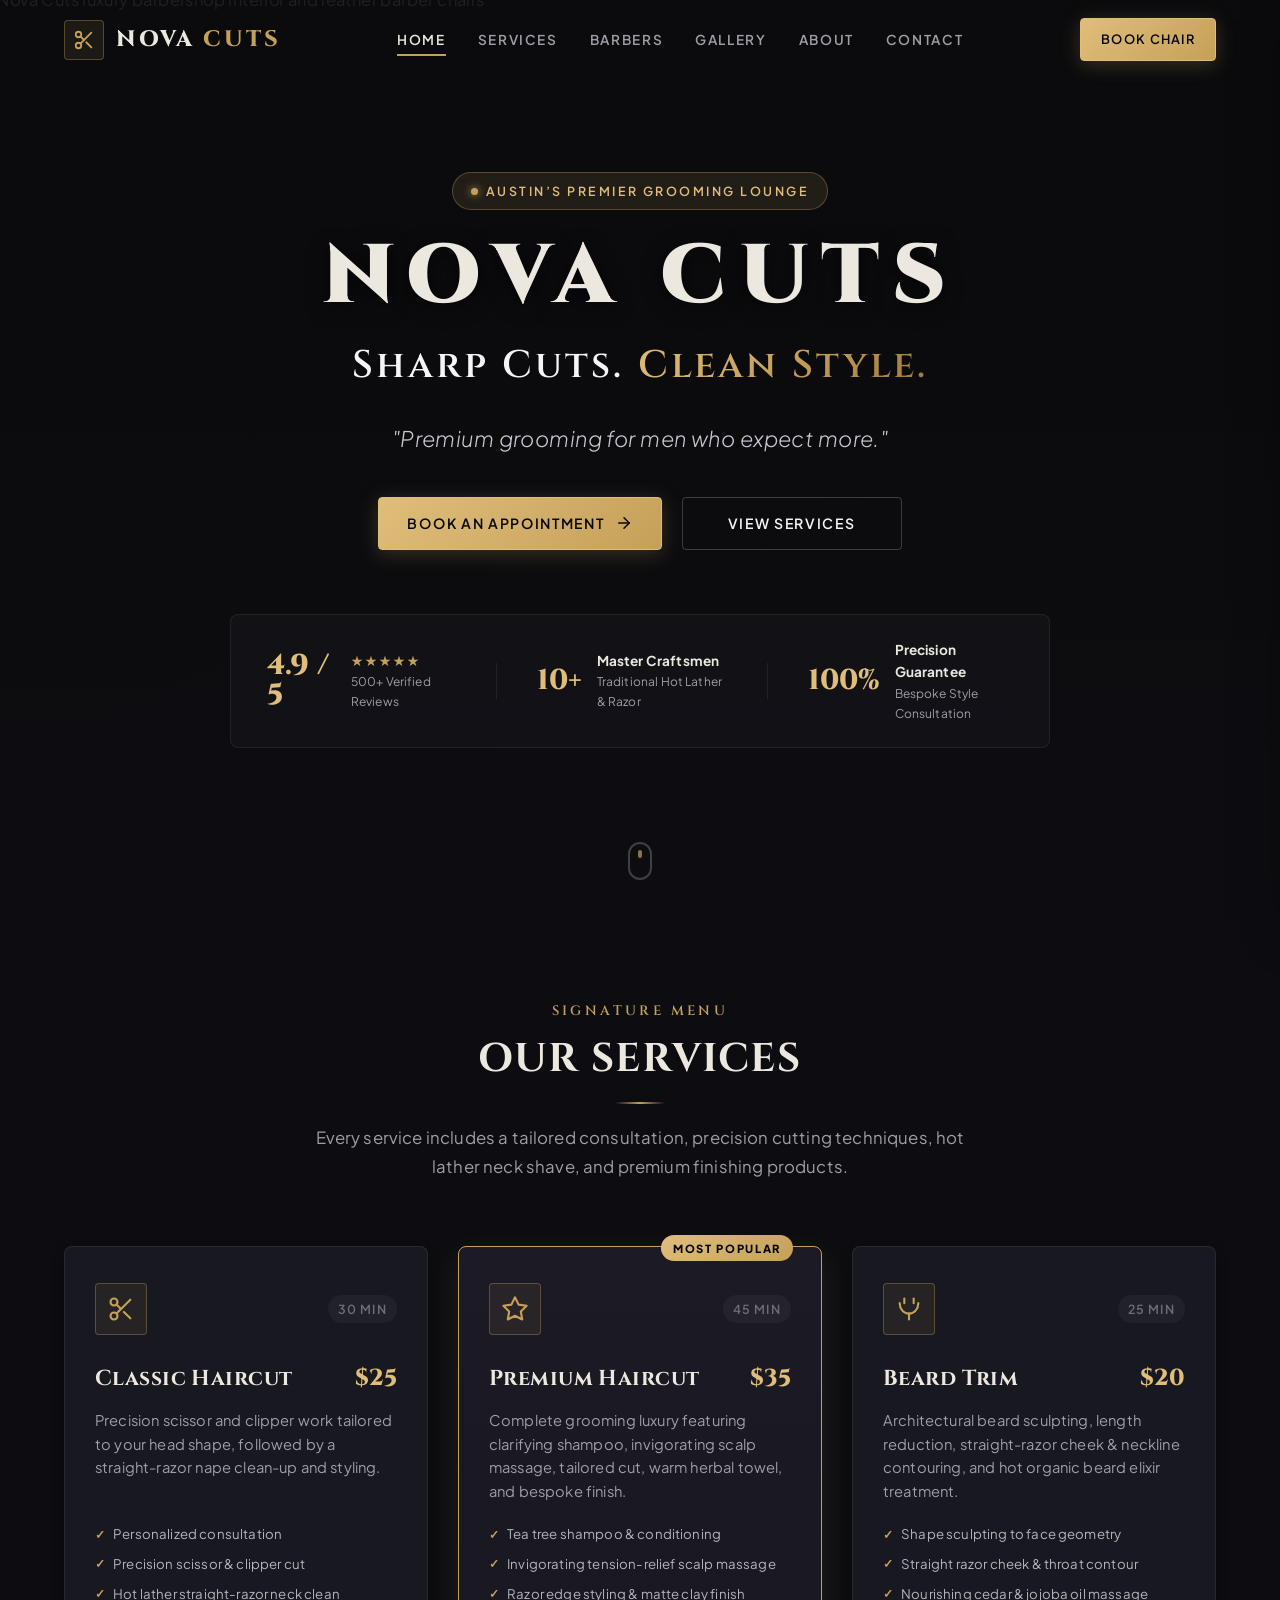
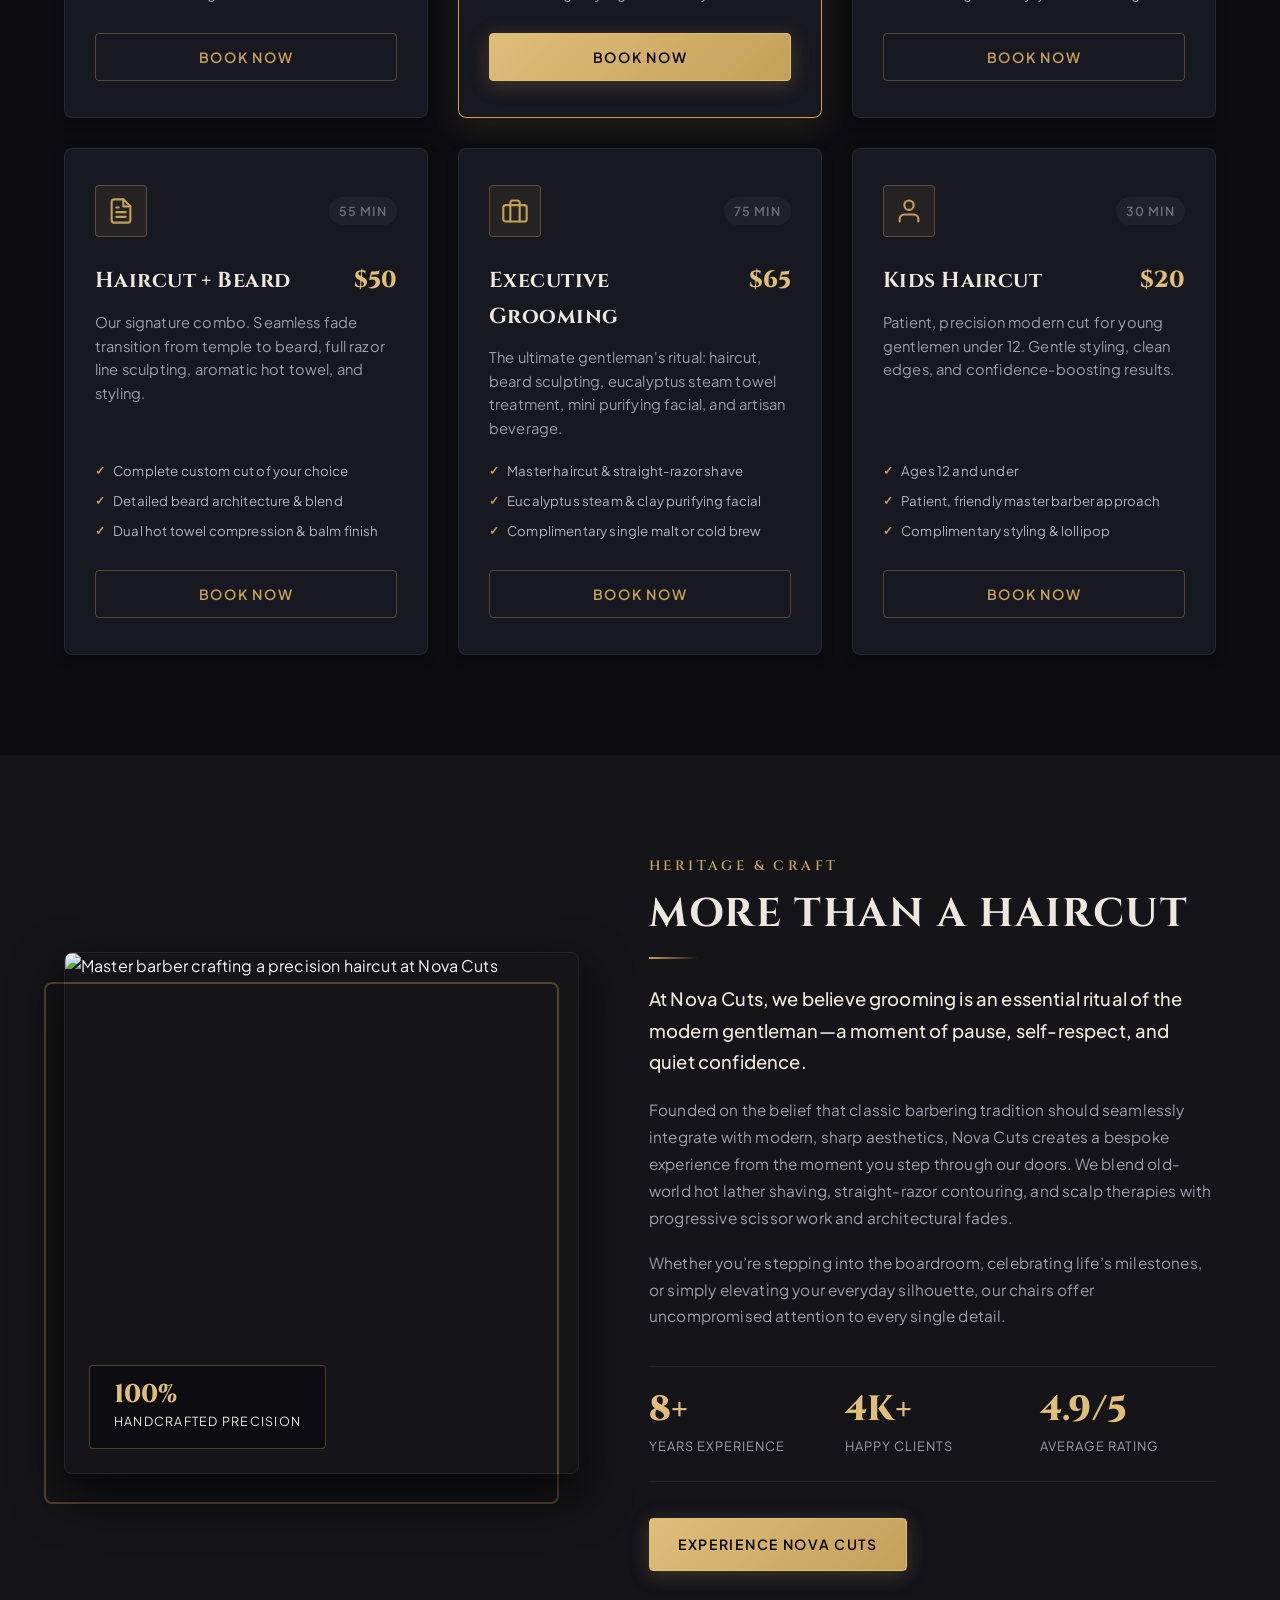
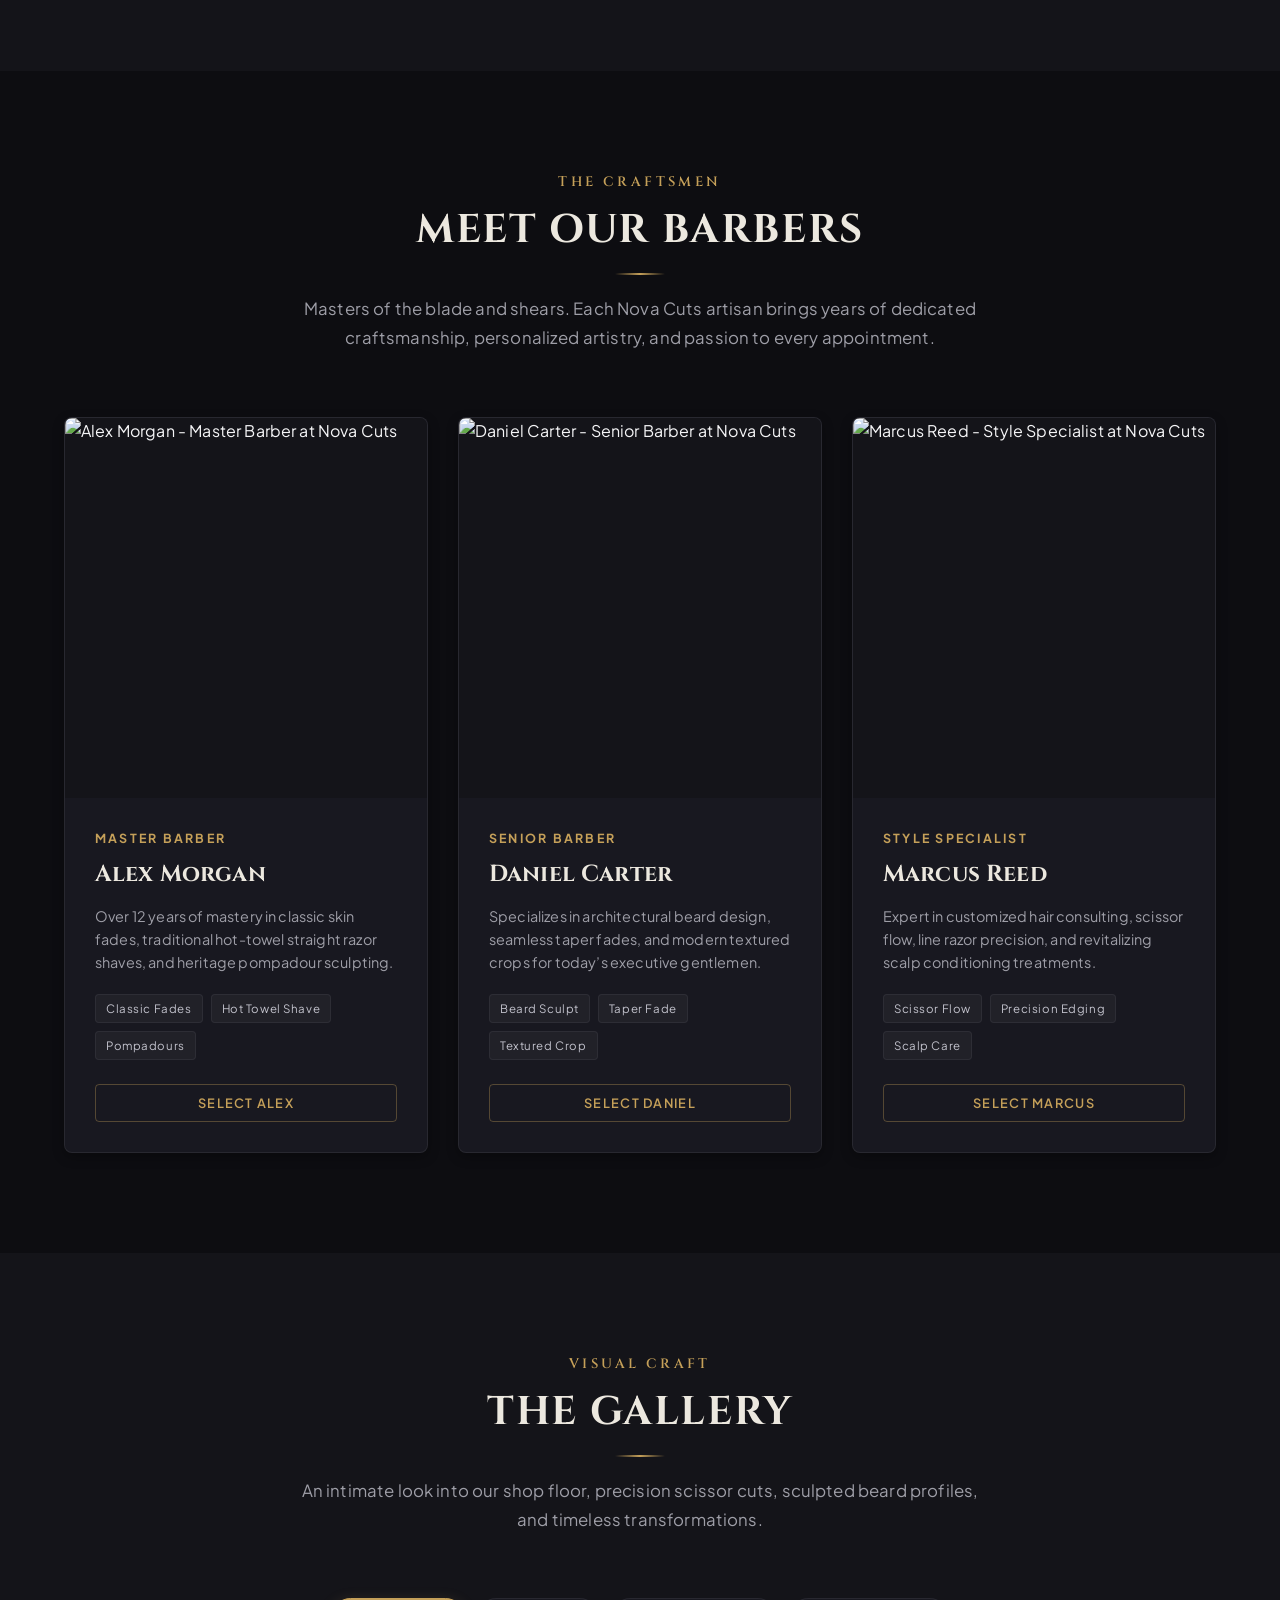
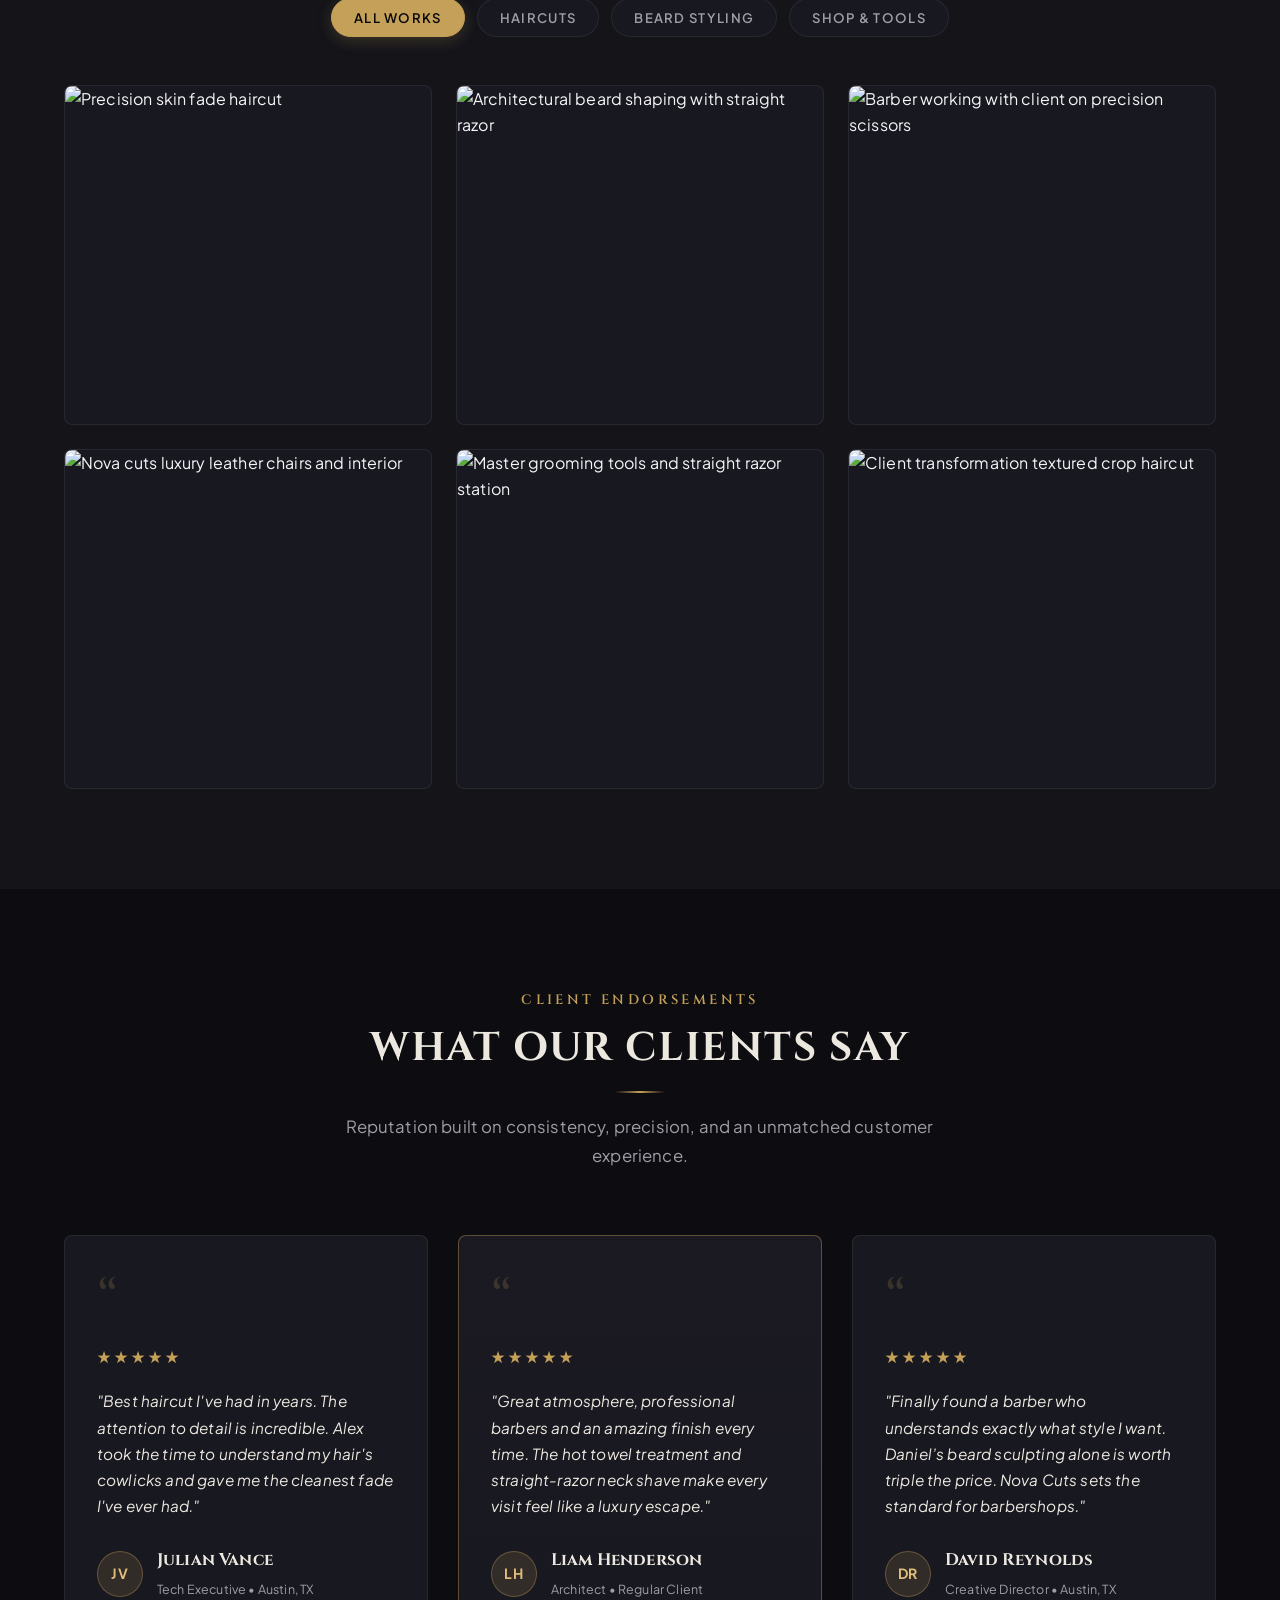
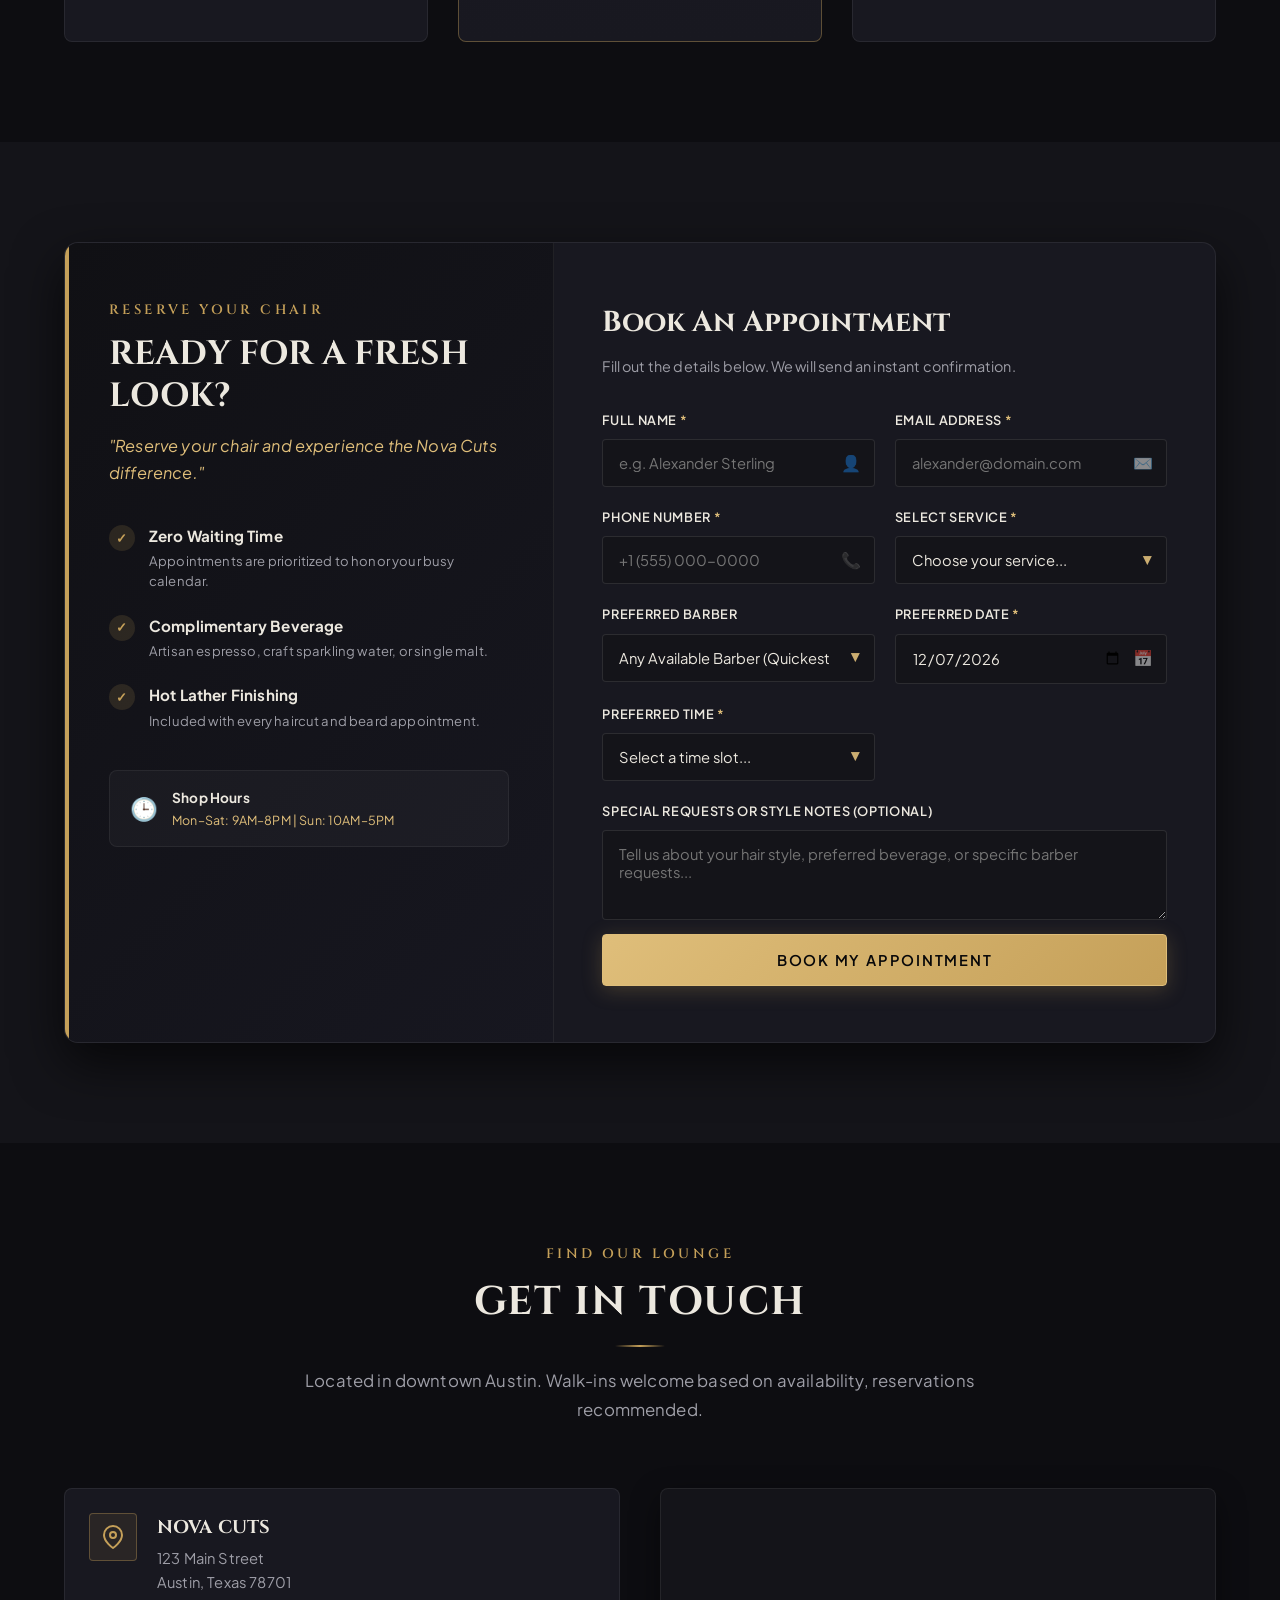
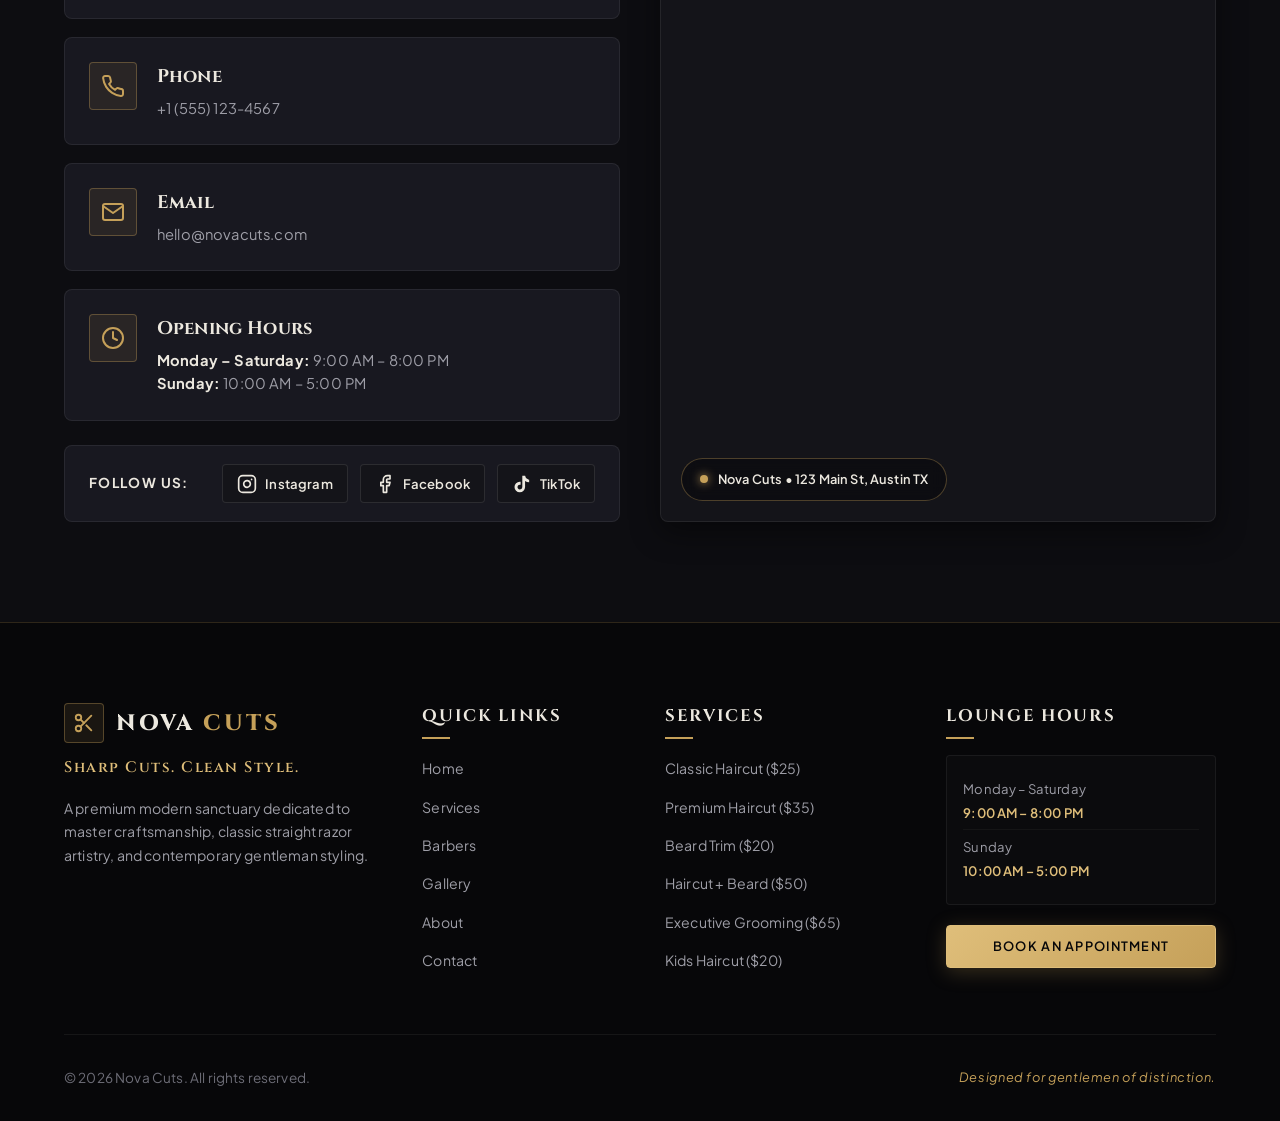
==== index.html @ 98c16b45 "Initial commit: Nova Cuts premium barbershop website" ====
<!DOCTYPE html>
<html lang="en">
<head>
  <meta charset="UTF-8">
  <meta name="viewport" content="width=device-width, initial-scale=1.0">
  <title>NOVA CUTS — Sharp Cuts. Clean Style. | Premium Modern Barbershop</title>
  <meta name="description" content="Nova Cuts is Austin's premier modern barbershop. Offering handcrafted fades, beard grooming, hot towel treatments, and luxury executive cuts for men who expect more.">
  <meta name="keywords" content="barbershop, luxury haircut, Austin barber, beard trim, executive grooming, Nova Cuts">
  
  <!-- Favicon SVG -->
  <link rel="icon" type="image/svg+xml" href="data:image/svg+xml,<svg xmlns='http://www.w3.org/2000/svg' viewBox='0 0 24 24' fill='none' stroke='%23c5a059' stroke-width='2' stroke-linecap='round' stroke-linejoin='round'><circle cx='6' cy='6' r='3'/><circle cx='6' cy='18' r='3'/><line x1='20' y1='4' x2='8.12' y2='15.88'/><line x1='14.47' y1='14.48' x2='20' y2='20'/><line x1='8.12' y1='8.12' x2='12' y2='12'/></svg>">

  <!-- Google Fonts: Cinzel for high-end luxury headings, Plus Jakarta Sans for ultra-clean body -->
  <link rel="preconnect" href="https://fonts.googleapis.com">
  <link rel="preconnect" href="https://fonts.gstatic.com" crossorigin>
  <link href="https://fonts.googleapis.com/css2?family=Cinzel:wght@500;600;700;800;900&family=Plus+Jakarta+Sans:wght@300;400;500;600;700&display=swap" rel="stylesheet">
  
  <!-- Stylesheet -->
  <link rel="stylesheet" href="style.css">
</head>
<body>

  <!-- ==================== HEADER & NAVIGATION ==================== -->
  <header class="header" id="navbar">
    <div class="container header-container">
      <a href="#home" class="brand-logo" aria-label="Nova Cuts Home">
        <span class="logo-mark">
          <svg viewBox="0 0 24 24" width="22" height="22" fill="none" stroke="currentColor" stroke-width="2" stroke-linecap="round" stroke-linejoin="round">
            <circle cx="6" cy="6" r="3"></circle>
            <circle cx="6" cy="18" r="3"></circle>
            <line x1="20" y1="4" x2="8.12" y2="15.88"></line>
            <line x1="14.47" y1="14.48" x2="20" y2="20"></line>
            <line x1="8.12" y1="8.12" x2="12" y2="12"></line>
          </svg>
        </span>
        <span class="logo-text">NOVA <span>CUTS</span></span>
      </a>

      <!-- Desktop Navigation -->
      <nav class="desktop-nav" aria-label="Main Navigation">
        <ul class="nav-links">
          <li><a href="#home" class="nav-link active">Home</a></li>
          <li><a href="#services" class="nav-link">Services</a></li>
          <li><a href="#barbers" class="nav-link">Barbers</a></li>
          <li><a href="#gallery" class="nav-link">Gallery</a></li>
          <li><a href="#about" class="nav-link">About</a></li>
          <li><a href="#contact" class="nav-link">Contact</a></li>
        </ul>
      </nav>

      <div class="nav-actions">
        <a href="#booking" class="btn btn-sm btn-gold nav-cta-btn">Book Chair</a>
        <!-- Mobile Hamburger Button -->
        <button class="hamburger-btn" id="hamburgerBtn" aria-label="Toggle navigation menu" aria-expanded="false">
          <span class="bar bar-1"></span>
          <span class="bar bar-2"></span>
          <span class="bar bar-3"></span>
        </button>
      </div>
    </div>
  </header>

  <!-- Mobile Drawer Menu -->
  <div class="mobile-menu-overlay" id="mobileOverlay"></div>
  <aside class="mobile-drawer" id="mobileDrawer" aria-hidden="true">
    <div class="drawer-header">
      <div class="brand-logo">
        <span class="logo-text">NOVA <span>CUTS</span></span>
      </div>
      <button class="drawer-close-btn" id="closeDrawerBtn" aria-label="Close navigation menu">
        <svg viewBox="0 0 24 24" width="24" height="24" stroke="currentColor" stroke-width="2" fill="none" stroke-linecap="round" stroke-linejoin="round">
          <line x1="18" y1="6" x2="6" y2="18"></line>
          <line x1="6" y1="6" x2="18" y2="18"></line>
        </svg>
      </button>
    </div>
    <ul class="mobile-nav-links">
      <li><a href="#home" class="mobile-nav-link">Home</a></li>
      <li><a href="#services" class="mobile-nav-link">Services</a></li>
      <li><a href="#barbers" class="mobile-nav-link">Barbers</a></li>
      <li><a href="#gallery" class="mobile-nav-link">Gallery</a></li>
      <li><a href="#about" class="mobile-nav-link">About</a></li>
      <li><a href="#contact" class="mobile-nav-link">Contact</a></li>
    </ul>
    <div class="drawer-footer">
      <a href="#booking" class="btn btn-gold btn-block mobile-drawer-cta">Book An Appointment</a>
      <div class="drawer-contact-info">
        <p class="drawer-phone">+1 (555) 123-4567</p>
        <p class="drawer-address">123 Main Street, Austin, TX</p>
      </div>
    </div>
  </aside>

  <main>
    <!-- ==================== HERO SECTION ==================== -->
    <section class="hero-section" id="home">
      <div class="hero-bg-media">
        <img src="https://images.unsplash.com/photo-1503951914875-452162b0f3f1?auto=format&fit=crop&w=1920&q=80" 
             alt="Nova Cuts luxury barbershop interior and leather barber chairs" 
             class="hero-bg-img"
             fetchpriority="high">
        <div class="hero-overlay"></div>
      </div>

      <div class="container hero-content">
        <div class="hero-badge">
          <span class="badge-dot"></span>
          Austin’s Premier Grooming Lounge
        </div>
        <h1 class="hero-title">
          <span class="hero-brand">NOVA CUTS</span>
          <span class="hero-tagline">Sharp Cuts. <span class="gold-gradient-text">Clean Style.</span></span>
        </h1>
        <p class="hero-subtitle">
          "Premium grooming for men who expect more."
        </p>

        <div class="hero-cta-group">
          <a href="#booking" class="btn btn-gold hero-btn">
            <span>Book An Appointment</span>
            <svg viewBox="0 0 24 24" width="18" height="18" fill="none" stroke="currentColor" stroke-width="2" stroke-linecap="round" stroke-linejoin="round">
              <line x1="5" y1="12" x2="19" y2="12"></line>
              <polyline points="12 5 19 12 12 19"></polyline>
            </svg>
          </a>
          <a href="#services" class="btn btn-outline hero-btn">
            <span>View Services</span>
          </a>
        </div>

        <!-- Hero Bottom Trust Badges -->
        <div class="hero-stats-bar">
          <div class="hero-stat-item">
            <span class="stat-number">4.9 / 5</span>
            <div class="stat-rating">
              <span class="stars">★★★★★</span>
              <span class="stat-label">500+ Verified Reviews</span>
            </div>
          </div>
          <div class="hero-stat-divider"></div>
          <div class="hero-stat-item">
            <span class="stat-number">10+</span>
            <div class="stat-rating">
              <span class="stat-title">Master Craftsmen</span>
              <span class="stat-label">Traditional Hot Lather &amp; Razor</span>
            </div>
          </div>
          <div class="hero-stat-divider"></div>
          <div class="hero-stat-item">
            <span class="stat-number">100%</span>
            <div class="stat-rating">
              <span class="stat-title">Precision Guarantee</span>
              <span class="stat-label">Bespoke Style Consultation</span>
            </div>
          </div>
        </div>
      </div>

      <a href="#services" class="hero-scroll-indicator" aria-label="Scroll down to services">
        <span class="mouse-icon">
          <span class="wheel"></span>
        </span>
      </a>
    </section>

    <!-- ==================== SERVICES SECTION ==================== -->
    <section class="section services-section" id="services">
      <div class="container">
        <div class="section-header text-center reveal-on-scroll">
          <p class="section-kicker">Signature Menu</p>
          <h2 class="section-title">Our Services</h2>
          <div class="title-accent-line"></div>
          <p class="section-subtitle">
            Every service includes a tailored consultation, precision cutting techniques, hot lather neck shave, and premium finishing products.
          </p>
        </div>

        <div class="services-grid">
          <!-- Service Card 1 -->
          <article class="service-card reveal-on-scroll" data-service-name="Classic Haircut">
            <div class="service-card-top">
              <div class="service-icon-box">
                <svg viewBox="0 0 24 24" width="28" height="28" fill="none" stroke="currentColor" stroke-width="1.8" stroke-linecap="round" stroke-linejoin="round">
                  <circle cx="6" cy="6" r="3"></circle>
                  <circle cx="6" cy="18" r="3"></circle>
                  <line x1="20" y1="4" x2="8.12" y2="15.88"></line>
                  <line x1="14.47" y1="14.48" x2="20" y2="20"></line>
                  <line x1="8.12" y1="8.12" x2="12" y2="12"></line>
                </svg>
              </div>
              <span class="service-duration">30 Min</span>
            </div>
            <div class="service-info">
              <div class="service-header-row">
                <h3 class="service-name">Classic Haircut</h3>
                <span class="service-price">$25</span>
              </div>
              <p class="service-desc">
                Precision scissor and clipper work tailored to your head shape, followed by a straight-razor nape clean-up and styling.
              </p>
              <ul class="service-features">
                <li>Personalized consultation</li>
                <li>Precision scissor &amp; clipper cut</li>
                <li>Hot lather straight-razor neck clean</li>
              </ul>
            </div>
            <div class="service-card-bottom">
              <button class="btn btn-outline-gold btn-block book-service-btn" data-service="Classic Haircut">
                Book Now
              </button>
            </div>
          </article>

          <!-- Service Card 2 (Featured) -->
          <article class="service-card featured-service reveal-on-scroll" data-service-name="Premium Haircut">
            <div class="featured-badge">Most Popular</div>
            <div class="service-card-top">
              <div class="service-icon-box">
                <svg viewBox="0 0 24 24" width="28" height="28" fill="none" stroke="currentColor" stroke-width="1.8" stroke-linecap="round" stroke-linejoin="round">
                  <polygon points="12 2 15.09 8.26 22 9.27 17 14.14 18.18 21.02 12 17.77 5.82 21.02 7 14.14 2 9.27 8.91 8.26 12 2"></polygon>
                </svg>
              </div>
              <span class="service-duration">45 Min</span>
            </div>
            <div class="service-info">
              <div class="service-header-row">
                <h3 class="service-name">Premium Haircut</h3>
                <span class="service-price">$35</span>
              </div>
              <p class="service-desc">
                Complete grooming luxury featuring clarifying shampoo, invigorating scalp massage, tailored cut, warm herbal towel, and bespoke finish.
              </p>
              <ul class="service-features">
                <li>Tea tree shampoo &amp; conditioning</li>
                <li>Invigorating tension-relief scalp massage</li>
                <li>Razor edge styling &amp; matte clay finish</li>
              </ul>
            </div>
            <div class="service-card-bottom">
              <button class="btn btn-gold btn-block book-service-btn" data-service="Premium Haircut">
                Book Now
              </button>
            </div>
          </article>

          <!-- Service Card 3 -->
          <article class="service-card reveal-on-scroll" data-service-name="Beard Trim">
            <div class="service-card-top">
              <div class="service-icon-box">
                <svg viewBox="0 0 24 24" width="28" height="28" fill="none" stroke="currentColor" stroke-width="1.8" stroke-linecap="round" stroke-linejoin="round">
                  <path d="M4 7c0 4.97 3.58 9 8 9s8-4.03 8-9"></path>
                  <path d="M8 3v4"></path>
                  <path d="M16 3v4"></path>
                  <path d="M12 16v5"></path>
                </svg>
              </div>
              <span class="service-duration">25 Min</span>
            </div>
            <div class="service-info">
              <div class="service-header-row">
                <h3 class="service-name">Beard Trim</h3>
                <span class="service-price">$20</span>
              </div>
              <p class="service-desc">
                Architectural beard sculpting, length reduction, straight-razor cheek &amp; neckline contouring, and hot organic beard elixir treatment.
              </p>
              <ul class="service-features">
                <li>Shape sculpting to face geometry</li>
                <li>Straight razor cheek &amp; throat contour</li>
                <li>Nourishing cedar &amp; jojoba oil massage</li>
              </ul>
            </div>
            <div class="service-card-bottom">
              <button class="btn btn-outline-gold btn-block book-service-btn" data-service="Beard Trim">
                Book Now
              </button>
            </div>
          </article>

          <!-- Service Card 4 -->
          <article class="service-card reveal-on-scroll" data-service-name="Haircut + Beard">
            <div class="service-card-top">
              <div class="service-icon-box">
                <svg viewBox="0 0 24 24" width="28" height="28" fill="none" stroke="currentColor" stroke-width="1.8" stroke-linecap="round" stroke-linejoin="round">
                  <path d="M14 2H6a2 2 0 0 0-2 2v16a2 2 0 0 0 2 2h12a2 2 0 0 0 2-2V8z"></path>
                  <polyline points="14 2 14 8 20 8"></polyline>
                  <line x1="16" y1="13" x2="8" y2="13"></line>
                  <line x1="16" y1="17" x2="8" y2="17"></line>
                  <polyline points="10 9 9 9 8 9"></polyline>
                </svg>
              </div>
              <span class="service-duration">55 Min</span>
            </div>
            <div class="service-info">
              <div class="service-header-row">
                <h3 class="service-name">Haircut + Beard</h3>
                <span class="service-price">$50</span>
              </div>
              <p class="service-desc">
                Our signature combo. Seamless fade transition from temple to beard, full razor line sculpting, aromatic hot towel, and styling.
              </p>
              <ul class="service-features">
                <li>Complete custom cut of your choice</li>
                <li>Detailed beard architecture &amp; blend</li>
                <li>Dual hot towel compression &amp; balm finish</li>
              </ul>
            </div>
            <div class="service-card-bottom">
              <button class="btn btn-outline-gold btn-block book-service-btn" data-service="Haircut + Beard">
                Book Now
              </button>
            </div>
          </article>

          <!-- Service Card 5 (Executive) -->
          <article class="service-card reveal-on-scroll" data-service-name="Executive Grooming">
            <div class="service-card-top">
              <div class="service-icon-box">
                <svg viewBox="0 0 24 24" width="28" height="28" fill="none" stroke="currentColor" stroke-width="1.8" stroke-linecap="round" stroke-linejoin="round">
                  <rect x="2" y="7" width="20" height="14" rx="2" ry="2"></rect>
                  <path d="M16 21V5a2 2 0 0 0-2-2h-4a2 2 0 0 0-2 2v16"></path>
                </svg>
              </div>
              <span class="service-duration">75 Min</span>
            </div>
            <div class="service-info">
              <div class="service-header-row">
                <h3 class="service-name">Executive Grooming</h3>
                <span class="service-price">$65</span>
              </div>
              <p class="service-desc">
                The ultimate gentleman's ritual: haircut, beard sculpting, eucalyptus steam towel treatment, mini purifying facial, and artisan beverage.
              </p>
              <ul class="service-features">
                <li>Master haircut &amp; straight-razor shave</li>
                <li>Eucalyptus steam &amp; clay purifying facial</li>
                <li>Complimentary single malt or cold brew</li>
              </ul>
            </div>
            <div class="service-card-bottom">
              <button class="btn btn-outline-gold btn-block book-service-btn" data-service="Executive Grooming">
                Book Now
              </button>
            </div>
          </article>

          <!-- Service Card 6 -->
          <article class="service-card reveal-on-scroll" data-service-name="Kids Haircut">
            <div class="service-card-top">
              <div class="service-icon-box">
                <svg viewBox="0 0 24 24" width="28" height="28" fill="none" stroke="currentColor" stroke-width="1.8" stroke-linecap="round" stroke-linejoin="round">
                  <path d="M20 21v-2a4 4 0 0 0-4-4H8a4 4 0 0 0-4 4v2"></path>
                  <circle cx="12" cy="7" r="4"></circle>
                </svg>
              </div>
              <span class="service-duration">30 Min</span>
            </div>
            <div class="service-info">
              <div class="service-header-row">
                <h3 class="service-name">Kids Haircut</h3>
                <span class="service-price">$20</span>
              </div>
              <p class="service-desc">
                Patient, precision modern cut for young gentlemen under 12. Gentle styling, clean edges, and confidence-boosting results.
              </p>
              <ul class="service-features">
                <li>Ages 12 and under</li>
                <li>Patient, friendly master barber approach</li>
                <li>Complimentary styling &amp; lollipop</li>
              </ul>
            </div>
            <div class="service-card-bottom">
              <button class="btn btn-outline-gold btn-block book-service-btn" data-service="Kids Haircut">
                Book Now
              </button>
            </div>
          </article>
        </div>
      </div>
    </section>

    <!-- ==================== ABOUT SECTION ==================== -->
    <section class="section about-section" id="about">
      <div class="container">
        <div class="about-grid">
          <!-- Image Column -->
          <div class="about-image-wrapper reveal-on-scroll">
            <div class="about-image-card">
              <img src="https://images.unsplash.com/photo-1585747860715-2ba37e788b70?auto=format&fit=crop&w=1200&q=80" 
                   alt="Master barber crafting a precision haircut at Nova Cuts" 
                   loading="lazy">
              <div class="about-card-badge">
                <span class="badge-num">100%</span>
                <span class="badge-text">Handcrafted Precision</span>
              </div>
            </div>
            <div class="about-accent-frame"></div>
          </div>

          <!-- Story Column -->
          <div class="about-content reveal-on-scroll">
            <p class="section-kicker">Heritage &amp; Craft</p>
            <h2 class="section-title">More Than A Haircut</h2>
            <div class="title-accent-line align-left"></div>
            
            <p class="about-lead">
              At Nova Cuts, we believe grooming is an essential ritual of the modern gentleman—a moment of pause, self-respect, and quiet confidence.
            </p>
            <p class="about-body">
              Founded on the belief that classic barbering tradition should seamlessly integrate with modern, sharp aesthetics, Nova Cuts creates a bespoke experience from the moment you step through our doors. We blend old-world hot lather shaving, straight-razor contouring, and scalp therapies with progressive scissor work and architectural fades.
            </p>
            <p class="about-body">
              Whether you’re stepping into the boardroom, celebrating life’s milestones, or simply elevating your everyday silhouette, our chairs offer uncompromised attention to every single detail.
            </p>

            <!-- Statistics Grid -->
            <div class="about-stats-grid">
              <div class="about-stat-box">
                <span class="about-stat-number counter" data-target="10">10+</span>
                <span class="about-stat-desc">Years Experience</span>
              </div>
              <div class="about-stat-box">
                <span class="about-stat-number counter" data-target="5000">5K+</span>
                <span class="about-stat-desc">Happy Clients</span>
              </div>
              <div class="about-stat-box">
                <span class="about-stat-number">4.9/5</span>
                <span class="about-stat-desc">Average Rating</span>
              </div>
            </div>

            <div class="about-cta-row">
              <a href="#booking" class="btn btn-gold">Experience Nova Cuts</a>
            </div>
          </div>
        </div>
      </div>
    </section>

    <!-- ==================== BARBERS SECTION ==================== -->
    <section class="section barbers-section" id="barbers">
      <div class="container">
        <div class="section-header text-center reveal-on-scroll">
          <p class="section-kicker">The Craftsmen</p>
          <h2 class="section-title">Meet Our Barbers</h2>
          <div class="title-accent-line"></div>
          <p class="section-subtitle">
            Masters of the blade and shears. Each Nova Cuts artisan brings years of dedicated craftsmanship, personalized artistry, and passion to every appointment.
          </p>
        </div>

        <div class="barbers-grid">
          <!-- Barber 1 -->
          <article class="barber-card reveal-on-scroll">
            <div class="barber-image-container">
              <img src="https://images.unsplash.com/photo-1622286342621-4bd786c2447c?auto=format&fit=crop&w=800&q=80" 
                   alt="Alex Morgan - Master Barber at Nova Cuts" 
                   loading="lazy">
              <div class="barber-social-overlay">
                <a href="https://instagram.com" target="_blank" rel="noopener noreferrer" class="barber-social-link" aria-label="Alex Morgan on Instagram">
                  <svg viewBox="0 0 24 24" width="20" height="20" fill="none" stroke="currentColor" stroke-width="2" stroke-linecap="round" stroke-linejoin="round">
                    <rect x="2" y="2" width="20" height="20" rx="5" ry="5"></rect>
                    <path d="M16 11.37A4 4 0 1 1 12.63 8 4 4 0 0 1 16 11.37z"></path>
                    <line x1="17.5" y1="6.5" x2="17.51" y2="6.5"></line>
                  </svg>
                  <span>@alexcuts.atx</span>
                </a>
              </div>
            </div>
            <div class="barber-details">
              <span class="barber-role">Master Barber</span>
              <h3 class="barber-name">Alex Morgan</h3>
              <p class="barber-bio">
                Over 12 years of mastery in classic skin fades, traditional hot-towel straight razor shaves, and heritage pompadour sculpting.
              </p>
              <div class="barber-specialties">
                <span class="tag">Classic Fades</span>
                <span class="tag">Hot Towel Shave</span>
                <span class="tag">Pompadours</span>
              </div>
              <button class="btn btn-sm btn-outline-gold select-barber-btn" data-barber="Alex Morgan">
                Select Alex
              </button>
            </div>
          </article>

          <!-- Barber 2 -->
          <article class="barber-card reveal-on-scroll">
            <div class="barber-image-container">
              <img src="https://images.unsplash.com/photo-1534528741775-53994a69daeb?auto=format&fit=crop&w=800&q=80" 
                   alt="Daniel Carter - Senior Barber at Nova Cuts" 
                   loading="lazy">
              <div class="barber-social-overlay">
                <a href="https://instagram.com" target="_blank" rel="noopener noreferrer" class="barber-social-link" aria-label="Daniel Carter on Instagram">
                  <svg viewBox="0 0 24 24" width="20" height="20" fill="none" stroke="currentColor" stroke-width="2" stroke-linecap="round" stroke-linejoin="round">
                    <rect x="2" y="2" width="20" height="20" rx="5" ry="5"></rect>
                    <path d="M16 11.37A4 4 0 1 1 12.63 8 4 4 0 0 1 16 11.37z"></path>
                    <line x1="17.5" y1="6.5" x2="17.51" y2="6.5"></line>
                  </svg>
                  <span>@danielcarter.cuts</span>
                </a>
              </div>
            </div>
            <div class="barber-details">
              <span class="barber-role">Senior Barber</span>
              <h3 class="barber-name">Daniel Carter</h3>
              <p class="barber-bio">
                Specializes in architectural beard design, seamless taper fades, and modern textured crops for today’s executive gentlemen.
              </p>
              <div class="barber-specialties">
                <span class="tag">Beard Sculpt</span>
                <span class="tag">Taper Fade</span>
                <span class="tag">Textured Crop</span>
              </div>
              <button class="btn btn-sm btn-outline-gold select-barber-btn" data-barber="Daniel Carter">
                Select Daniel
              </button>
            </div>
          </article>

          <!-- Barber 3 -->
          <article class="barber-card reveal-on-scroll">
            <div class="barber-image-container">
              <img src="https://images.unsplash.com/photo-1507003211169-0a1dd7228f2d?auto=format&fit=crop&w=800&q=80" 
                   alt="Marcus Reed - Style Specialist at Nova Cuts" 
                   loading="lazy">
              <div class="barber-social-overlay">
                <a href="https://instagram.com" target="_blank" rel="noopener noreferrer" class="barber-social-link" aria-label="Marcus Reed on Instagram">
                  <svg viewBox="0 0 24 24" width="20" height="20" fill="none" stroke="currentColor" stroke-width="2" stroke-linecap="round" stroke-linejoin="round">
                    <rect x="2" y="2" width="20" height="20" rx="5" ry="5"></rect>
                    <path d="M16 11.37A4 4 0 1 1 12.63 8 4 4 0 0 1 16 11.37z"></path>
                    <line x1="17.5" y1="6.5" x2="17.51" y2="6.5"></line>
                  </svg>
                  <span>@reed.grooming</span>
                </a>
              </div>
            </div>
            <div class="barber-details">
              <span class="barber-role">Style Specialist</span>
              <h3 class="barber-name">Marcus Reed</h3>
              <p class="barber-bio">
                Expert in customized hair consulting, scissor flow, line razor precision, and revitalizing scalp conditioning treatments.
              </p>
              <div class="barber-specialties">
                <span class="tag">Scissor Flow</span>
                <span class="tag">Precision Edging</span>
                <span class="tag">Scalp Care</span>
              </div>
              <button class="btn btn-sm btn-outline-gold select-barber-btn" data-barber="Marcus Reed">
                Select Marcus
              </button>
            </div>
          </article>
        </div>
      </div>
    </section>

    <!-- ==================== GALLERY SECTION ==================== -->
    <section class="section gallery-section" id="gallery">
      <div class="container">
        <div class="section-header text-center reveal-on-scroll">
          <p class="section-kicker">Visual Craft</p>
          <h2 class="section-title">The Gallery</h2>
          <div class="title-accent-line"></div>
          <p class="section-subtitle">
            An intimate look into our shop floor, precision scissor cuts, sculpted beard profiles, and timeless transformations.
          </p>
        </div>

        <!-- Filter Controls -->
        <div class="gallery-filters reveal-on-scroll">
          <button class="filter-btn active" data-filter="all">All Works</button>
          <button class="filter-btn" data-filter="haircuts">Haircuts</button>
          <button class="filter-btn" data-filter="beards">Beard Styling</button>
          <button class="filter-btn" data-filter="lounge">Shop &amp; Tools</button>
        </div>

        <!-- Responsive Gallery Grid -->
        <div class="gallery-grid" id="galleryGrid">
          <!-- Item 1: Haircuts -->
          <div class="gallery-item reveal-on-scroll" data-category="haircuts">
            <div class="gallery-card">
              <img src="https://images.unsplash.com/photo-1599351431202-1e0f0137899a?auto=format&fit=crop&w=800&q=80" 
                   alt="Precision skin fade haircut" 
                   loading="lazy">
              <div class="gallery-overlay">
                <span class="gallery-tag">Haircuts</span>
                <h4 class="gallery-item-title">Seamless Low Skin Fade</h4>
                <p class="gallery-item-desc">Clean taper blend with styled matte pomade top</p>
                <button class="gallery-view-btn" aria-label="View larger image">
                  <svg viewBox="0 0 24 24" width="20" height="20" fill="none" stroke="currentColor" stroke-width="2">
                    <circle cx="11" cy="11" r="8"></circle>
                    <line x1="21" y1="21" x2="16.65" y2="16.65"></line>
                    <line x1="11" y1="8" x2="11" y2="14"></line>
                    <line x1="8" y1="11" x2="14" y2="11"></line>
                  </svg>
                </button>
              </div>
            </div>
          </div>

          <!-- Item 2: Beards -->
          <div class="gallery-item reveal-on-scroll" data-category="beards">
            <div class="gallery-card">
              <img src="https://images.unsplash.com/photo-1621605815971-fbc98d665033?auto=format&fit=crop&w=800&q=80" 
                   alt="Architectural beard shaping with straight razor" 
                   loading="lazy">
              <div class="gallery-overlay">
                <span class="gallery-tag">Beard Styling</span>
                <h4 class="gallery-item-title">Razor-Sharp Beard Sculpt</h4>
                <p class="gallery-item-desc">Defined cheek perimeter and organic beard balm finish</p>
                <button class="gallery-view-btn" aria-label="View larger image">
                  <svg viewBox="0 0 24 24" width="20" height="20" fill="none" stroke="currentColor" stroke-width="2">
                    <circle cx="11" cy="11" r="8"></circle>
                    <line x1="21" y1="21" x2="16.65" y2="16.65"></line>
                    <line x1="11" y1="8" x2="11" y2="14"></line>
                    <line x1="8" y1="11" x2="14" y2="11"></line>
                  </svg>
                </button>
              </div>
            </div>
          </div>

          <!-- Item 3: Barber Working -->
          <div class="gallery-item reveal-on-scroll" data-category="haircuts">
            <div class="gallery-card">
              <img src="https://images.unsplash.com/photo-1593702295094-aea22597af65?auto=format&fit=crop&w=800&q=80" 
                   alt="Barber working with client on precision scissors" 
                   loading="lazy">
              <div class="gallery-overlay">
                <span class="gallery-tag">Craft in Action</span>
                <h4 class="gallery-item-title">Shear Precision In Action</h4>
                <p class="gallery-item-desc">Scissor over comb texturing for natural flow</p>
                <button class="gallery-view-btn" aria-label="View larger image">
                  <svg viewBox="0 0 24 24" width="20" height="20" fill="none" stroke="currentColor" stroke-width="2">
                    <circle cx="11" cy="11" r="8"></circle>
                    <line x1="21" y1="21" x2="16.65" y2="16.65"></line>
                    <line x1="11" y1="8" x2="11" y2="14"></line>
                    <line x1="8" y1="11" x2="14" y2="11"></line>
                  </svg>
                </button>
              </div>
            </div>
          </div>

          <!-- Item 4: Lounge Interior -->
          <div class="gallery-item reveal-on-scroll" data-category="lounge">
            <div class="gallery-card">
              <img src="https://images.unsplash.com/photo-1512690459411-b9245aed614b?auto=format&fit=crop&w=800&q=80" 
                   alt="Nova cuts luxury leather chairs and interior" 
                   loading="lazy">
              <div class="gallery-overlay">
                <span class="gallery-tag">The Lounge</span>
                <h4 class="gallery-item-title">Leather Chairs &amp; Atmosphere</h4>
                <p class="gallery-item-desc">A relaxed gentleman’s retreat with complimentary drinks</p>
                <button class="gallery-view-btn" aria-label="View larger image">
                  <svg viewBox="0 0 24 24" width="20" height="20" fill="none" stroke="currentColor" stroke-width="2">
                    <circle cx="11" cy="11" r="8"></circle>
                    <line x1="21" y1="21" x2="16.65" y2="16.65"></line>
                    <line x1="11" y1="8" x2="11" y2="14"></line>
                    <line x1="8" y1="11" x2="14" y2="11"></line>
                  </svg>
                </button>
              </div>
            </div>
          </div>

          <!-- Item 5: Grooming Tools -->
          <div class="gallery-item reveal-on-scroll" data-category="lounge">
            <div class="gallery-card">
              <img src="https://images.unsplash.com/photo-1503951914875-452162b0f3f1?auto=format&fit=crop&w=800&q=80" 
                   alt="Master grooming tools and straight razor station" 
                   loading="lazy">
              <div class="gallery-overlay">
                <span class="gallery-tag">Grooming Tools</span>
                <h4 class="gallery-item-title">Artisan Tools of the Trade</h4>
                <p class="gallery-item-desc">Hand-honed straight razors and Japanese steel shears</p>
                <button class="gallery-view-btn" aria-label="View larger image">
                  <svg viewBox="0 0 24 24" width="20" height="20" fill="none" stroke="currentColor" stroke-width="2">
                    <circle cx="11" cy="11" r="8"></circle>
                    <line x1="21" y1="21" x2="16.65" y2="16.65"></line>
                    <line x1="11" y1="8" x2="11" y2="14"></line>
                    <line x1="8" y1="11" x2="14" y2="11"></line>
                  </svg>
                </button>
              </div>
            </div>
          </div>

          <!-- Item 6: Client Transformations -->
          <div class="gallery-item reveal-on-scroll" data-category="haircuts">
            <div class="gallery-card">
              <img src="https://images.unsplash.com/photo-1605497788044-5a32c7078486?auto=format&fit=crop&w=800&q=80" 
                   alt="Client transformation textured crop haircut" 
                   loading="lazy">
              <div class="gallery-overlay">
                <span class="gallery-tag">Transformations</span>
                <h4 class="gallery-item-title">Executive Textured Crop</h4>
                <p class="gallery-item-desc">Sharp perimeter, natural movement, and matte clay finish</p>
                <button class="gallery-view-btn" aria-label="View larger image">
                  <svg viewBox="0 0 24 24" width="20" height="20" fill="none" stroke="currentColor" stroke-width="2">
                    <circle cx="11" cy="11" r="8"></circle>
                    <line x1="21" y1="21" x2="16.65" y2="16.65"></line>
                    <line x1="11" y1="8" x2="11" y2="14"></line>
                    <line x1="8" y1="11" x2="14" y2="11"></line>
                  </svg>
                </button>
              </div>
            </div>
          </div>
        </div>
      </div>
    </section>

    <!-- ==================== TESTIMONIALS SECTION ==================== -->
    <section class="section testimonials-section" id="testimonials">
      <div class="container">
        <div class="section-header text-center reveal-on-scroll">
          <p class="section-kicker">Client Endorsements</p>
          <h2 class="section-title">What Our Clients Say</h2>
          <div class="title-accent-line"></div>
          <p class="section-subtitle">
            Reputation built on consistency, precision, and an unmatched customer experience.
          </p>
        </div>

        <div class="testimonials-grid">
          <!-- Testimonial 1 -->
          <article class="testimonial-card reveal-on-scroll">
            <div class="testimonial-quote-icon">“</div>
            <div class="star-rating" aria-label="5 stars out of 5">
              <span>★</span><span>★</span><span>★</span><span>★</span><span>★</span>
            </div>
            <p class="testimonial-text">
              "Best haircut I've had in years. The attention to detail is incredible. Alex took the time to understand my hair's cowlicks and gave me the cleanest fade I've ever had."
            </p>
            <div class="testimonial-author">
              <div class="author-avatar">JV</div>
              <div class="author-info">
                <h4 class="author-name">Julian Vance</h4>
                <span class="author-tag">Tech Executive • Austin, TX</span>
              </div>
            </div>
          </article>

          <!-- Testimonial 2 -->
          <article class="testimonial-card featured-testimonial reveal-on-scroll">
            <div class="testimonial-quote-icon">“</div>
            <div class="star-rating" aria-label="5 stars out of 5">
              <span>★</span><span>★</span><span>★</span><span>★</span><span>★</span>
            </div>
            <p class="testimonial-text">
              "Great atmosphere, professional barbers and an amazing finish every time. The hot towel treatment and straight-razor neck shave make every visit feel like a luxury escape."
            </p>
            <div class="testimonial-author">
              <div class="author-avatar">LH</div>
              <div class="author-info">
                <h4 class="author-name">Liam Henderson</h4>
                <span class="author-tag">Architect • Regular Client</span>
              </div>
            </div>
          </article>

          <!-- Testimonial 3 -->
          <article class="testimonial-card reveal-on-scroll">
            <div class="testimonial-quote-icon">“</div>
            <div class="star-rating" aria-label="5 stars out of 5">
              <span>★</span><span>★</span><span>★</span><span>★</span><span>★</span>
            </div>
            <p class="testimonial-text">
              "Finally found a barber who understands exactly what style I want. Daniel’s beard sculpting alone is worth triple the price. Nova Cuts sets the standard for barbershops."
            </p>
            <div class="testimonial-author">
              <div class="author-avatar">DR</div>
              <div class="author-info">
                <h4 class="author-name">David Reynolds</h4>
                <span class="author-tag">Creative Director • Austin, TX</span>
              </div>
            </div>
          </article>
        </div>
      </div>
    </section>

    <!-- ==================== APPOINTMENT / BOOKING SECTION ==================== -->
    <section class="section booking-section" id="booking">
      <div class="container">
        <div class="booking-wrapper reveal-on-scroll">
          <!-- Left Visual Column -->
          <div class="booking-sidebar">
            <div class="sidebar-content">
              <p class="section-kicker">Reserve Your Chair</p>
              <h2 class="sidebar-title">Ready for a Fresh Look?</h2>
              <p class="sidebar-quote">
                "Reserve your chair and experience the Nova Cuts difference."
              </p>
              
              <div class="booking-perks">
                <div class="perk-item">
                  <div class="perk-icon">✓</div>
                  <div class="perk-text">
                    <strong>Zero Waiting Time</strong>
                    <p>Appointments are prioritized to honor your busy calendar.</p>
                  </div>
                </div>
                <div class="perk-item">
                  <div class="perk-icon">✓</div>
                  <div class="perk-text">
                    <strong>Complimentary Beverage</strong>
                    <p>Artisan espresso, craft sparkling water, or single malt.</p>
                  </div>
                </div>
                <div class="perk-item">
                  <div class="perk-icon">✓</div>
                  <div class="perk-text">
                    <strong>Hot Lather Finishing</strong>
                    <p>Included with every haircut and beard appointment.</p>
                  </div>
                </div>
              </div>

              <div class="sidebar-hours-callout">
                <span class="callout-icon">🕒</span>
                <div>
                  <strong>Shop Hours</strong>
                  <p>Mon–Sat: 9AM–8PM | Sun: 10AM–5PM</p>
                </div>
              </div>
            </div>
          </div>

          <!-- Right Booking Form Column -->
          <div class="booking-form-card">
            <h3 class="form-title">Book An Appointment</h3>
            <p class="form-subtitle">Fill out the details below. We will send an instant confirmation.</p>

            <form id="appointmentForm" class="appointment-form" novalidate>
              <div class="form-grid">
                <!-- Name Field -->
                <div class="form-group">
                  <label for="fullName">Full Name <span class="required">*</span></label>
                  <div class="input-with-icon">
                    <input type="text" id="fullName" name="fullName" placeholder="e.g. Alexander Sterling" required autocomplete="name">
                    <span class="input-icon">👤</span>
                  </div>
                  <small class="error-msg" id="nameError">Please enter your full name.</small>
                </div>

                <!-- Email Field -->
                <div class="form-group">
                  <label for="emailAddress">Email Address <span class="required">*</span></label>
                  <div class="input-with-icon">
                    <input type="email" id="emailAddress" name="emailAddress" placeholder="alexander@domain.com" required autocomplete="email">
                    <span class="input-icon">✉️</span>
                  </div>
                  <small class="error-msg" id="emailError">Please enter a valid email address.</small>
                </div>

                <!-- Phone Field -->
                <div class="form-group">
                  <label for="phoneNumber">Phone Number <span class="required">*</span></label>
                  <div class="input-with-icon">
                    <input type="tel" id="phoneNumber" name="phoneNumber" placeholder="+1 (555) 000-0000" required autocomplete="tel">
                    <span class="input-icon">📞</span>
                  </div>
                  <small class="error-msg" id="phoneError">Please enter a valid phone number (10+ digits).</small>
                </div>

                <!-- Service Selection -->
                <div class="form-group">
                  <label for="selectService">Select Service <span class="required">*</span></label>
                  <div class="input-with-icon select-wrapper">
                    <select id="selectService" name="selectService" required>
                      <option value="" disabled selected>Choose your service...</option>
                      <option value="Classic Haircut">Classic Haircut — $25 (30 min)</option>
                      <option value="Premium Haircut">Premium Haircut — $35 (45 min)</option>
                      <option value="Beard Trim">Beard Trim — $20 (25 min)</option>
                      <option value="Haircut + Beard">Haircut + Beard — $50 (55 min)</option>
                      <option value="Executive Grooming">Executive Grooming — $65 (75 min)</option>
                      <option value="Kids Haircut">Kids Haircut — $20 (30 min)</option>
                    </select>
                    <span class="input-icon select-arrow">▼</span>
                  </div>
                  <small class="error-msg" id="serviceError">Please select a service.</small>
                </div>

                <!-- Preferred Barber Selection -->
                <div class="form-group">
                  <label for="selectBarber">Preferred Barber</label>
                  <div class="input-with-icon select-wrapper">
                    <select id="selectBarber" name="selectBarber">
                      <option value="First Available Barber" selected>Any Available Barber (Quickest)</option>
                      <option value="Alex Morgan">Alex Morgan — Master Barber</option>
                      <option value="Daniel Carter">Daniel Carter — Senior Barber</option>
                      <option value="Marcus Reed">Marcus Reed — Style Specialist</option>
                    </select>
                    <span class="input-icon select-arrow">▼</span>
                  </div>
                </div>

                <!-- Preferred Date -->
                <div class="form-group">
                  <label for="bookingDate">Preferred Date <span class="required">*</span></label>
                  <div class="input-with-icon">
                    <input type="date" id="bookingDate" name="bookingDate" required>
                    <span class="input-icon">📅</span>
                  </div>
                  <small class="error-msg" id="dateError">Please select a future date.</small>
                </div>

                <!-- Preferred Time -->
                <div class="form-group">
                  <label for="bookingTime">Preferred Time <span class="required">*</span></label>
                  <div class="input-with-icon select-wrapper">
                    <select id="bookingTime" name="bookingTime" required>
                      <option value="" disabled selected>Select a time slot...</option>
                      <option value="09:00 AM">09:00 AM (Morning)</option>
                      <option value="10:00 AM">10:00 AM (Morning)</option>
                      <option value="11:30 AM">11:30 AM (Late Morning)</option>
                      <option value="01:00 PM">01:00 PM (Afternoon)</option>
                      <option value="02:30 PM">02:30 PM (Afternoon)</option>
                      <option value="04:00 PM">04:00 PM (Afternoon)</option>
                      <option value="05:30 PM">05:30 PM (Evening)</option>
                      <option value="07:00 PM">07:00 PM (Evening)</option>
                    </select>
                    <span class="input-icon select-arrow">▼</span>
                  </div>
                  <small class="error-msg" id="timeError">Please select a time slot.</small>
                </div>
              </div>

              <!-- Special Request Notes -->
              <div class="form-group">
                <label for="specialNotes">Special Requests or Style Notes (Optional)</label>
                <textarea id="specialNotes" name="specialNotes" rows="3" placeholder="Tell us about your hair style, preferred beverage, or specific barber requests..."></textarea>
              </div>

              <!-- Submit Button -->
              <button type="submit" class="btn btn-gold btn-block form-submit-btn" id="submitBookingBtn">
                <span class="btn-text">BOOK MY APPOINTMENT</span>
                <span class="btn-spinner" aria-hidden="true"></span>
              </button>
            </form>

            <!-- Success Confirmation Box (Hidden initially, shown by JS on valid submit) -->
            <div class="booking-success-box" id="bookingSuccessBox" style="display: none;">
              <div class="success-icon-ring">
                <svg viewBox="0 0 24 24" width="32" height="32" fill="none" stroke="currentColor" stroke-width="2.5" stroke-linecap="round" stroke-linejoin="round">
                  <polyline points="20 6 9 17 4 12"></polyline>
                </svg>
              </div>
              <h3 class="success-title">Appointment Confirmed!</h3>
              <p class="success-desc">
                Thank you, <strong id="successClientName">Guest</strong>. We've reserved your chair at Nova Cuts.
              </p>
              
              <div class="confirmation-ticket">
                <div class="ticket-row">
                  <span class="ticket-label">Service:</span>
                  <span class="ticket-val" id="successService">Classic Haircut</span>
                </div>
                <div class="ticket-row">
                  <span class="ticket-label">Barber:</span>
                  <span class="ticket-val" id="successBarber">Alex Morgan</span>
                </div>
                <div class="ticket-row">
                  <span class="ticket-label">Date &amp; Time:</span>
                  <span class="ticket-val" id="successDateTime">Oct 12, 2026 at 11:30 AM</span>
                </div>
                <div class="ticket-row">
                  <span class="ticket-label">Reference ID:</span>
                  <span class="ticket-val gold-text" id="successRefCode">#NC-8492</span>
                </div>
              </div>

              <div class="success-actions">
                <button type="button" class="btn btn-outline-gold" id="resetBookingBtn">Book Another Appointment</button>
              </div>
            </div>
          </div>
        </div>
      </div>
    </section>

    <!-- ==================== CONTACT & MAP SECTION ==================== -->
    <section class="section contact-section" id="contact">
      <div class="container">
        <div class="section-header text-center reveal-on-scroll">
          <p class="section-kicker">Find Our Lounge</p>
          <h2 class="section-title">Get In Touch</h2>
          <div class="title-accent-line"></div>
          <p class="section-subtitle">
            Located in downtown Austin. Walk-ins welcome based on availability, reservations recommended.
          </p>
        </div>

        <div class="contact-grid">
          <!-- Contact Information Cards -->
          <div class="contact-info-col reveal-on-scroll">
            <!-- Brand Location Card -->
            <div class="contact-card">
              <div class="contact-card-icon">
                <svg viewBox="0 0 24 24" width="24" height="24" fill="none" stroke="currentColor" stroke-width="2" stroke-linecap="round" stroke-linejoin="round">
                  <path d="M21 10c0 7-9 13-9 13s-9-6-9-13a9 9 0 0 1 18 0z"></path>
                  <circle cx="12" cy="10" r="3"></circle>
                </svg>
              </div>
              <div class="contact-card-details">
                <h3 class="contact-card-title">NOVA CUTS</h3>
                <p class="contact-card-text">123 Main Street<br>Austin, Texas 78701</p>
              </div>
            </div>

            <!-- Phone Card -->
            <div class="contact-card">
              <div class="contact-card-icon">
                <svg viewBox="0 0 24 24" width="24" height="24" fill="none" stroke="currentColor" stroke-width="2" stroke-linecap="round" stroke-linejoin="round">
                  <path d="M22 16.92v3a2 2 0 0 1-2.18 2 19.79 19.79 0 0 1-8.63-3.07 19.5 19.5 0 0 1-6-6 19.79 19.79 0 0 1-3.07-8.67A2 2 0 0 1 4.11 2h3a2 2 0 0 1 2 1.72 12.84 12.84 0 0 0 .7 2.81 2 2 0 0 1-.45 2.11L8.09 9.91a16 16 0 0 0 6 6l1.27-1.27a2 2 0 0 1 2.11-.45 12.84 12.84 0 0 0 2.81.7A2 2 0 0 1 22 16.92z"></path>
                </svg>
              </div>
              <div class="contact-card-details">
                <h3 class="contact-card-title">Phone</h3>
                <p class="contact-card-text">
                  <a href="tel:+15551234567" class="hover-gold">+1 (555) 123-4567</a>
                </p>
              </div>
            </div>

            <!-- Email Card -->
            <div class="contact-card">
              <div class="contact-card-icon">
                <svg viewBox="0 0 24 24" width="24" height="24" fill="none" stroke="currentColor" stroke-width="2" stroke-linecap="round" stroke-linejoin="round">
                  <path d="M4 4h16c1.1 0 2 .9 2 2v12c0 1.1-.9 2-2 2H4c-1.1 0-2-.9-2-2V6c0-1.1.9-2 2-2z"></path>
                  <polyline points="22,6 12,13 2,6"></polyline>
                </svg>
              </div>
              <div class="contact-card-details">
                <h3 class="contact-card-title">Email</h3>
                <p class="contact-card-text">
                  <a href="mailto:hello@novacuts.com" class="hover-gold">hello@novacuts.com</a>
                </p>
              </div>
            </div>

            <!-- Opening Hours Card -->
            <div class="contact-card">
              <div class="contact-card-icon">
                <svg viewBox="0 0 24 24" width="24" height="24" fill="none" stroke="currentColor" stroke-width="2" stroke-linecap="round" stroke-linejoin="round">
                  <circle cx="12" cy="12" r="10"></circle>
                  <polyline points="12 6 12 12 16 14"></polyline>
                </svg>
              </div>
              <div class="contact-card-details">
                <h3 class="contact-card-title">Opening Hours</h3>
                <p class="contact-card-text">
                  <strong>Monday – Saturday:</strong> 9:00 AM – 8:00 PM<br>
                  <strong>Sunday:</strong> 10:00 AM – 5:00 PM
                </p>
              </div>
            </div>

            <!-- Social Links -->
            <div class="social-channels-bar">
              <span class="social-label">Follow Us:</span>
              <div class="social-icon-links">
                <!-- Instagram -->
                <a href="https://instagram.com" target="_blank" rel="noopener noreferrer" class="social-link-btn" aria-label="Nova Cuts on Instagram">
                  <svg viewBox="0 0 24 24" width="20" height="20" fill="none" stroke="currentColor" stroke-width="2" stroke-linecap="round" stroke-linejoin="round">
                    <rect x="2" y="2" width="20" height="20" rx="5" ry="5"></rect>
                    <path d="M16 11.37A4 4 0 1 1 12.63 8 4 4 0 0 1 16 11.37z"></path>
                    <line x1="17.5" y1="6.5" x2="17.51" y2="6.5"></line>
                  </svg>
                  <span class="social-name">Instagram</span>
                </a>

                <!-- Facebook -->
                <a href="https://facebook.com" target="_blank" rel="noopener noreferrer" class="social-link-btn" aria-label="Nova Cuts on Facebook">
                  <svg viewBox="0 0 24 24" width="20" height="20" fill="none" stroke="currentColor" stroke-width="2" stroke-linecap="round" stroke-linejoin="round">
                    <path d="M18 2h-3a5 5 0 0 0-5 5v3H7v4h3v8h4v-8h3l1-4h-4V7a1 1 0 0 1 1-1h3z"></path>
                  </svg>
                  <span class="social-name">Facebook</span>
                </a>

                <!-- TikTok -->
                <a href="https://tiktok.com" target="_blank" rel="noopener noreferrer" class="social-link-btn" aria-label="Nova Cuts on TikTok">
                  <svg viewBox="0 0 24 24" width="20" height="20" fill="currentColor">
                    <path d="M19.59 6.69a4.83 4.83 0 0 1-3.77-4.25V2h-3.45v13.67a2.89 2.89 0 0 1-5.2 1.74 2.89 2.89 0 0 1 2.31-4.64c.29 0 .58.04.86.12V9.42a6.34 6.34 0 0 0-1-.08 6.34 6.34 0 1 0 6.34 6.34V8.41a8.3 8.3 0 0 0 4.91 1.6V6.75a4.85 4.85 0 0 1-1-.06z"/>
                  </svg>
                  <span class="social-name">TikTok</span>
                </a>
              </div>
            </div>
          </div>

          <!-- Stylized Google Map Frame -->
          <div class="contact-map-col reveal-on-scroll">
            <div class="map-container">
              <iframe 
                title="Nova Cuts Austin Texas Location Map" 
                src="https://www.google.com/maps/embed?pb=!1m18!1m12!1m3!1d110204.74637257088!2d-97.7986835!3d30.267153!2m3!1f0!2f0!3f0!3m2!1i1024!2i768!4f13.1!3m3!1m2!1s0x8644b50875e5da7f%3A0xb214742a17056461!2sDowntown%20Austin%2C%20Austin%2C%20TX!5e0!3m2!1sen!2sus!4v1695000000000!5m2!1sen!2sus" 
                width="100%" 
                height="100%" 
                style="border:0;" 
                allowfullscreen="" 
                loading="lazy" 
                referrerpolicy="no-referrer-when-downgrade">
              </iframe>
              <div class="map-overlay-badge">
                <span class="pin-pulse"></span>
                <span>Nova Cuts • 123 Main St, Austin TX</span>
              </div>
            </div>
          </div>
        </div>
      </div>
    </section>
  </main>

  <!-- ==================== FOOTER ==================== -->
  <footer class="footer">
    <div class="container footer-container">
      <div class="footer-top-grid">
        <!-- Brand Col -->
        <div class="footer-col footer-brand-col">
          <a href="#home" class="brand-logo footer-logo">
            <span class="logo-mark">
              <svg viewBox="0 0 24 24" width="22" height="22" fill="none" stroke="currentColor" stroke-width="2" stroke-linecap="round" stroke-linejoin="round">
                <circle cx="6" cy="6" r="3"></circle>
                <circle cx="6" cy="18" r="3"></circle>
                <line x1="20" y1="4" x2="8.12" y2="15.88"></line>
                <line x1="14.47" y1="14.48" x2="20" y2="20"></line>
                <line x1="8.12" y1="8.12" x2="12" y2="12"></line>
              </svg>
            </span>
            <span class="logo-text">NOVA <span>CUTS</span></span>
          </a>
          <p class="footer-tagline">Sharp Cuts. Clean Style.</p>
          <p class="footer-desc">
            A premium modern sanctuary dedicated to master craftsmanship, classic straight razor artistry, and contemporary gentleman styling.
          </p>
        </div>

        <!-- Quick Links Col -->
        <div class="footer-col">
          <h4 class="footer-heading">Quick Links</h4>
          <ul class="footer-links">
            <li><a href="#home">Home</a></li>
            <li><a href="#services">Services</a></li>
            <li><a href="#barbers">Barbers</a></li>
            <li><a href="#gallery">Gallery</a></li>
            <li><a href="#about">About</a></li>
            <li><a href="#contact">Contact</a></li>
          </ul>
        </div>

        <!-- Services Quick Link Col -->
        <div class="footer-col">
          <h4 class="footer-heading">Services</h4>
          <ul class="footer-links">
            <li><a href="#services">Classic Haircut ($25)</a></li>
            <li><a href="#services">Premium Haircut ($35)</a></li>
            <li><a href="#services">Beard Trim ($20)</a></li>
            <li><a href="#services">Haircut + Beard ($50)</a></li>
            <li><a href="#services">Executive Grooming ($65)</a></li>
            <li><a href="#services">Kids Haircut ($20)</a></li>
          </ul>
        </div>

        <!-- Lounge Hours Col -->
        <div class="footer-col">
          <h4 class="footer-heading">Lounge Hours</h4>
          <div class="footer-hours-box">
            <div class="hours-row">
              <span>Monday – Saturday</span>
              <span class="hours-time">9:00 AM – 8:00 PM</span>
            </div>
            <div class="hours-row">
              <span>Sunday</span>
              <span class="hours-time">10:00 AM – 5:00 PM</span>
            </div>
          </div>
          <div class="footer-cta-box">
            <a href="#booking" class="btn btn-sm btn-gold btn-block">Book An Appointment</a>
          </div>
        </div>
      </div>

      <div class="footer-bottom">
        <p class="copyright">© 2026 Nova Cuts. All rights reserved.</p>
        <p class="footer-disclaimer">Designed for gentlemen of distinction.</p>
      </div>
    </div>
  </footer>

  <!-- ==================== GALLERY LIGHTBOX MODAL ==================== -->
  <div class="lightbox-modal" id="lightboxModal" aria-hidden="true" role="dialog">
    <button class="lightbox-close" id="lightboxClose" aria-label="Close image preview">
      <svg viewBox="0 0 24 24" width="28" height="28" stroke="currentColor" stroke-width="2" fill="none" stroke-linecap="round" stroke-linejoin="round">
        <line x1="18" y1="6" x2="6" y2="18"></line>
        <line x1="6" y1="6" x2="18" y2="18"></line>
      </svg>
    </button>
    <div class="lightbox-content">
      <img src="" alt="" id="lightboxImg">
      <div class="lightbox-caption">
        <h4 id="lightboxTitle"></h4>
        <p id="lightboxDesc"></p>
      </div>
    </div>
  </div>

  <!-- ==================== BACK TO TOP BUTTON ==================== -->
  <button class="back-to-top" id="backToTopBtn" aria-label="Scroll back to top">
    <svg viewBox="0 0 24 24" width="20" height="20" stroke="currentColor" stroke-width="2.5" fill="none" stroke-linecap="round" stroke-linejoin="round">
      <polyline points="18 15 12 9 6 15"></polyline>
    </svg>
  </button>

  <!-- JavaScript -->
  <script src="script.js"></script>
</body>
</html>
---- style.css ----
/* ==========================================================================
   NOVA CUTS — LUXURY MODERN BARBERSHOP STYLESHEET
   Aesthetic: Dark Obsidian / Charcoal / Subtle Metallic Gold / Pure Craft
   ========================================================================== */

/* --------------------------------------------------------------------------
   1. CSS CUSTOM PROPERTIES & VARIABLES
   -------------------------------------------------------------------------- */
:root {
  /* Palette: Dark Charcoal & Obsidian Base */
  --bg-darkest: #070709;
  --bg-primary: #0d0d11;
  --bg-surface: #141419;
  --bg-card: #181820;
  --bg-card-hover: #1f1f2a;
  --bg-card-border: rgba(255, 255, 255, 0.07);
  --bg-elevated: #22222d;

  /* Metallic Gold Accents */
  --gold-primary: #c5a059;
  --gold-light: #dfbe7a;
  --gold-dark: #9b7736;
  --gold-glow: rgba(197, 160, 89, 0.22);
  --gold-border: rgba(197, 160, 89, 0.35);
  --gold-subtle: rgba(197, 160, 89, 0.1);

  /* Typography Colors */
  --text-main: #f5f5f7;
  --text-cream: #ece8df;
  --text-muted: #9e9ea7;
  --text-subtle: #6d6d77;
  --text-inverse: #0d0d11;

  /* Functional Colors */
  --color-success: #34d399;
  --color-error: #f87171;
  --color-warning: #fbbf24;

  /* Typography Families */
  --font-serif: 'Cinzel', Georgia, 'Times New Roman', serif;
  --font-sans: 'Plus Jakarta Sans', -apple-system, BlinkMacSystemFont, 'Segoe UI', Roboto, sans-serif;

  /* Elevation & Shadows */
  --shadow-sm: 0 4px 12px rgba(0, 0, 0, 0.3);
  --shadow-md: 0 10px 30px rgba(0, 0, 0, 0.45);
  --shadow-lg: 0 20px 50px rgba(0, 0, 0, 0.65);
  --shadow-gold: 0 10px 30px rgba(197, 160, 89, 0.15);

  /* Layout */
  --container-width: 1200px;
  --header-height: 80px;
  --radius-sm: 4px;
  --radius-md: 8px;
  --radius-lg: 14px;
  --radius-full: 9999px;

  /* Transitions */
  --transition-fast: 0.2s cubic-bezier(0.16, 1, 0.3, 1);
  --transition-normal: 0.35s cubic-bezier(0.16, 1, 0.3, 1);
  --transition-slow: 0.6s cubic-bezier(0.16, 1, 0.3, 1);
}

/* --------------------------------------------------------------------------
   2. GLOBAL RESET & BASE STYLES
   -------------------------------------------------------------------------- */
*, *::before, *::after {
  margin: 0;
  padding: 0;
  box-sizing: border-box;
}

html {
  font-size: 16px;
  scroll-behavior: smooth;
  scroll-padding-top: var(--header-height);
  -webkit-text-size-adjust: 100%;
}

body {
  font-family: var(--font-sans);
  background-color: var(--bg-primary);
  color: var(--text-main);
  line-height: 1.65;
  letter-spacing: 0.01em;
  overflow-x: hidden;
  -webkit-font-smoothing: antialiased;
  -moz-osx-font-smoothing: grayscale;
  background-image: 
    radial-gradient(circle at 15% 50%, rgba(197, 160, 89, 0.03) 0%, transparent 40%),
    radial-gradient(circle at 85% 30%, rgba(255, 255, 255, 0.015) 0%, transparent 40%);
}

img {
  max-width: 100%;
  height: auto;
  display: block;
}

a {
  color: inherit;
  text-decoration: none;
  transition: color var(--transition-fast);
}

ul {
  list-style: none;
}

button, input, select, textarea {
  font-family: inherit;
  font-size: inherit;
  color: inherit;
}

button {
  cursor: pointer;
  border: none;
  background: none;
  outline: none;
}

/* Custom Scrollbar */
::-webkit-scrollbar {
  width: 8px;
}
::-webkit-scrollbar-track {
  background: var(--bg-darkest);
}
::-webkit-scrollbar-thumb {
  background: #2a2a36;
  border-radius: 4px;
}
::-webkit-scrollbar-thumb:hover {
  background: var(--gold-dark);
}

/* Selection */
::selection {
  background: var(--gold-primary);
  color: var(--bg-darkest);
}

/* --------------------------------------------------------------------------
   3. LAYOUT & UTILITIES
   -------------------------------------------------------------------------- */
.container {
  width: 100%;
  max-width: var(--container-width);
  margin-left: auto;
  margin-right: auto;
  padding-left: 24px;
  padding-right: 24px;
}

.section {
  padding: 100px 0;
  position: relative;
}

.text-center {
  text-align: center;
}

.gold-gradient-text {
  background: linear-gradient(135deg, var(--gold-light) 0%, var(--gold-primary) 50%, var(--gold-dark) 100%);
  -webkit-background-clip: text;
  -webkit-text-fill-color: transparent;
  display: inline-block;
}

.gold-text {
  color: var(--gold-primary);
}

.hover-gold:hover {
  color: var(--gold-light);
}

/* Section Header Typography */
.section-header {
  margin-bottom: 64px;
  max-width: 680px;
  margin-left: auto;
  margin-right: auto;
}

.section-kicker {
  font-family: var(--font-serif);
  font-size: 0.85rem;
  letter-spacing: 0.25em;
  text-transform: uppercase;
  color: var(--gold-primary);
  margin-bottom: 12px;
  font-weight: 600;
}

.section-title {
  font-family: var(--font-serif);
  font-size: 2.5rem;
  font-weight: 700;
  color: var(--text-cream);
  line-height: 1.25;
  letter-spacing: 0.04em;
  text-transform: uppercase;
  margin-bottom: 18px;
}

.title-accent-line {
  width: 50px;
  height: 2px;
  background: linear-gradient(90deg, transparent, var(--gold-primary), transparent);
  margin: 0 auto 20px auto;
}

.title-accent-line.align-left {
  margin: 0 0 24px 0;
  background: linear-gradient(90deg, var(--gold-primary), transparent);
}

.section-subtitle {
  font-size: 1.05rem;
  color: var(--text-muted);
  line-height: 1.7;
}

/* --------------------------------------------------------------------------
   4. BUTTONS & UI CONTROLS
   -------------------------------------------------------------------------- */
.btn {
  display: inline-flex;
  align-items: center;
  justify-content: center;
  gap: 10px;
  padding: 14px 28px;
  font-family: var(--font-sans);
  font-size: 0.88rem;
  font-weight: 600;
  letter-spacing: 0.12em;
  text-transform: uppercase;
  border-radius: var(--radius-sm);
  transition: all var(--transition-normal);
  position: relative;
  overflow: hidden;
  white-space: nowrap;
}

.btn-sm {
  padding: 10px 20px;
  font-size: 0.8rem;
  letter-spacing: 0.1em;
}

.btn-block {
  width: 100%;
}

.btn-gold {
  background: linear-gradient(135deg, var(--gold-light) 0%, var(--gold-primary) 100%);
  color: var(--bg-darkest);
  box-shadow: 0 4px 20px rgba(197, 160, 89, 0.25);
  border: 1px solid var(--gold-light);
}

.btn-gold:hover {
  background: linear-gradient(135deg, #ebd193 0%, var(--gold-light) 100%);
  transform: translateY(-2px);
  box-shadow: 0 8px 25px rgba(197, 160, 89, 0.4);
}

.btn-gold:active {
  transform: translateY(0);
}

.btn-outline {
  background: transparent;
  color: var(--text-main);
  border: 1px solid rgba(255, 255, 255, 0.2);
}

.btn-outline:hover {
  border-color: var(--gold-primary);
  color: var(--gold-light);
  background: rgba(197, 160, 89, 0.08);
  transform: translateY(-2px);
}

.btn-outline-gold {
  background: transparent;
  color: var(--gold-primary);
  border: 1px solid var(--gold-border);
}

.btn-outline-gold:hover {
  background: var(--gold-primary);
  color: var(--bg-darkest);
  border-color: var(--gold-primary);
  box-shadow: 0 6px 20px var(--gold-glow);
  transform: translateY(-2px);
}

/* --------------------------------------------------------------------------
   5. HEADER & STICKY NAVIGATION
   -------------------------------------------------------------------------- */
.header {
  position: fixed;
  top: 0;
  left: 0;
  width: 100%;
  height: var(--header-height);
  z-index: 1000;
  transition: background-color var(--transition-normal), backdrop-filter var(--transition-normal), border-bottom var(--transition-normal), box-shadow var(--transition-normal);
  background-color: transparent;
  border-bottom: 1px solid transparent;
}

.header.scrolled {
  background-color: rgba(13, 13, 17, 0.92);
  backdrop-filter: blur(14px);
  -webkit-backdrop-filter: blur(14px);
  border-bottom: 1px solid rgba(197, 160, 89, 0.15);
  box-shadow: 0 10px 30px rgba(0, 0, 0, 0.5);
}

.header-container {
  display: flex;
  align-items: center;
  justify-content: space-between;
  height: 100%;
}

/* Brand Logo */
.brand-logo {
  display: flex;
  align-items: center;
  gap: 12px;
  text-decoration: none;
}

.logo-mark {
  display: flex;
  align-items: center;
  justify-content: center;
  width: 40px;
  height: 40px;
  border-radius: var(--radius-sm);
  background: rgba(197, 160, 89, 0.1);
  border: 1px solid var(--gold-border);
  color: var(--gold-primary);
  transition: all var(--transition-fast);
}

.brand-logo:hover .logo-mark {
  background: var(--gold-primary);
  color: var(--bg-darkest);
}

.logo-text {
  font-family: var(--font-serif);
  font-size: 1.4rem;
  font-weight: 800;
  letter-spacing: 0.12em;
  color: var(--text-cream);
  text-transform: uppercase;
}

.logo-text span {
  color: var(--gold-primary);
}

/* Desktop Nav Links */
.desktop-nav .nav-links {
  display: flex;
  align-items: center;
  gap: 32px;
}

.nav-link {
  font-size: 0.85rem;
  font-weight: 600;
  letter-spacing: 0.12em;
  text-transform: uppercase;
  color: var(--text-muted);
  position: relative;
  padding: 8px 0;
  transition: color var(--transition-fast);
}

.nav-link::after {
  content: '';
  position: absolute;
  bottom: 0;
  left: 0;
  width: 0;
  height: 2px;
  background: var(--gold-primary);
  transition: width var(--transition-normal);
}

.nav-link:hover,
.nav-link.active {
  color: var(--text-cream);
}

.nav-link:hover::after,
.nav-link.active::after {
  width: 100%;
}

.nav-actions {
  display: flex;
  align-items: center;
  gap: 16px;
}

/* Hamburger Button */
.hamburger-btn {
  display: none;
  flex-direction: column;
  justify-content: space-between;
  width: 28px;
  height: 20px;
  cursor: pointer;
  z-index: 1001;
}

.hamburger-btn .bar {
  display: block;
  width: 100%;
  height: 2px;
  background-color: var(--text-cream);
  transition: all var(--transition-normal);
  border-radius: 2px;
}

.hamburger-btn.active .bar-1 {
  transform: translateY(9px) rotate(45deg);
  background-color: var(--gold-primary);
}

.hamburger-btn.active .bar-2 {
  opacity: 0;
  transform: translateX(10px);
}

.hamburger-btn.active .bar-3 {
  transform: translateY(-9px) rotate(-45deg);
  background-color: var(--gold-primary);
}

/* Mobile Drawer */
.mobile-menu-overlay {
  position: fixed;
  inset: 0;
  background-color: rgba(0, 0, 0, 0.75);
  backdrop-filter: blur(8px);
  -webkit-backdrop-filter: blur(8px);
  z-index: 1100;
  opacity: 0;
  visibility: hidden;
  transition: opacity var(--transition-normal), visibility var(--transition-normal);
}

.mobile-menu-overlay.active {
  opacity: 1;
  visibility: visible;
}

.mobile-drawer {
  position: fixed;
  top: 0;
  right: -320px;
  width: 300px;
  max-width: 85vw;
  height: 100vh;
  background-color: var(--bg-surface);
  border-left: 1px solid var(--border-gold, rgba(197, 160, 89, 0.25));
  z-index: 1200;
  display: flex;
  flex-direction: column;
  padding: 32px 24px;
  transition: right var(--transition-normal);
  box-shadow: var(--shadow-lg);
}

.mobile-drawer.active {
  right: 0;
}

.drawer-header {
  display: flex;
  align-items: center;
  justify-content: space-between;
  margin-bottom: 40px;
  padding-bottom: 20px;
  border-bottom: 1px solid var(--bg-card-border);
}

.drawer-close-btn {
  color: var(--text-muted);
  transition: color var(--transition-fast);
}

.drawer-close-btn:hover {
  color: var(--gold-primary);
}

.mobile-nav-links {
  display: flex;
  flex-direction: column;
  gap: 20px;
  flex-grow: 1;
}

.mobile-nav-link {
  font-family: var(--font-serif);
  font-size: 1.15rem;
  letter-spacing: 0.1em;
  text-transform: uppercase;
  color: var(--text-cream);
  display: block;
  padding: 8px 0;
  border-bottom: 1px solid rgba(255, 255, 255, 0.03);
  transition: color var(--transition-fast), padding-left var(--transition-fast);
}

.mobile-nav-link:hover {
  color: var(--gold-primary);
  padding-left: 8px;
}

.drawer-footer {
  margin-top: auto;
  display: flex;
  flex-direction: column;
  gap: 20px;
}

.drawer-contact-info {
  font-size: 0.85rem;
  color: var(--text-muted);
  text-align: center;
}

.drawer-phone {
  color: var(--gold-light);
  font-weight: 600;
  margin-bottom: 4px;
}

/* --------------------------------------------------------------------------
   6. HERO SECTION
   -------------------------------------------------------------------------- */
.hero-section {
  position: relative;
  min-height: 100vh;
  display: flex;
  align-items: center;
  justify-content: center;
  padding-top: var(--header-height);
  padding-bottom: 60px;
  overflow: hidden;
}

.hero-bg-media {
  position: absolute;
  inset: 0;
  z-index: 1;
}

.hero-bg-img {
  width: 100%;
  height: 100%;
  object-fit: cover;
  object-position: center;
  filter: brightness(0.4) contrast(1.1);
  transform: scale(1.03);
  animation: subtleZoom 20s infinite alternate ease-in-out;
}

@keyframes subtleZoom {
  0% { transform: scale(1.0); }
  100% { transform: scale(1.06); }
}

.hero-overlay {
  position: absolute;
  inset: 0;
  background: linear-gradient(
    180deg, 
    rgba(10, 10, 12, 0.75) 0%, 
    rgba(10, 10, 12, 0.6) 40%, 
    rgba(13, 13, 17, 0.95) 90%,
    var(--bg-primary) 100%
  );
}

.hero-content {
  position: relative;
  z-index: 2;
  text-align: center;
  max-width: 900px;
  margin: 0 auto;
}

.hero-badge {
  display: inline-flex;
  align-items: center;
  gap: 8px;
  padding: 8px 18px;
  border-radius: var(--radius-full);
  background: rgba(197, 160, 89, 0.12);
  border: 1px solid var(--gold-border);
  font-size: 0.78rem;
  font-weight: 600;
  letter-spacing: 0.2em;
  text-transform: uppercase;
  color: var(--gold-light);
  margin-bottom: 24px;
}

.badge-dot {
  width: 7px;
  height: 7px;
  border-radius: 50%;
  background: var(--gold-primary);
  box-shadow: 0 0 8px var(--gold-primary);
}

.hero-title {
  margin-bottom: 24px;
}

.hero-brand {
  display: block;
  font-family: var(--font-serif);
  font-size: clamp(2.8rem, 7vw, 5.2rem);
  font-weight: 900;
  letter-spacing: 0.15em;
  color: var(--text-cream);
  line-height: 1.05;
  text-shadow: 0 4px 20px rgba(0, 0, 0, 0.7);
}

.hero-tagline {
  display: block;
  font-family: var(--font-serif);
  font-size: clamp(1.4rem, 3.5vw, 2.4rem);
  font-weight: 600;
  letter-spacing: 0.08em;
  color: var(--text-main);
  margin-top: 12px;
}

.hero-subtitle {
  font-size: clamp(1.05rem, 2vw, 1.35rem);
  font-style: italic;
  color: #c9c9d4;
  margin-bottom: 40px;
  font-weight: 300;
  letter-spacing: 0.02em;
}

.hero-cta-group {
  display: flex;
  align-items: center;
  justify-content: center;
  gap: 20px;
  margin-bottom: 64px;
}

.hero-btn {
  min-width: 220px;
}

/* Hero Stats Bar */
.hero-stats-bar {
  display: flex;
  align-items: center;
  justify-content: center;
  gap: 40px;
  padding: 24px 36px;
  background: rgba(20, 20, 26, 0.7);
  backdrop-filter: blur(12px);
  -webkit-backdrop-filter: blur(12px);
  border: 1px solid var(--bg-card-border);
  border-radius: var(--radius-md);
  max-width: 820px;
  margin: 0 auto;
}

.hero-stat-item {
  display: flex;
  align-items: center;
  gap: 14px;
  text-align: left;
}

.stat-number {
  font-family: var(--font-serif);
  font-size: 1.8rem;
  font-weight: 800;
  color: var(--gold-light);
  line-height: 1;
}

.stat-rating {
  display: flex;
  flex-direction: column;
}

.stat-rating .stars {
  color: var(--gold-primary);
  font-size: 0.85rem;
  letter-spacing: 2px;
}

.stat-title {
  font-size: 0.85rem;
  font-weight: 700;
  color: var(--text-cream);
}

.stat-label {
  font-size: 0.75rem;
  color: var(--text-muted);
}

.hero-stat-divider {
  width: 1px;
  height: 36px;
  background-color: var(--bg-card-border);
}

/* Mouse Scroll Indicator */
.hero-scroll-indicator {
  position: absolute;
  bottom: 20px;
  left: 50%;
  transform: translateX(-50%);
  z-index: 2;
  opacity: 0.7;
  transition: opacity var(--transition-fast);
}

.hero-scroll-indicator:hover {
  opacity: 1;
}

.mouse-icon {
  width: 24px;
  height: 38px;
  border: 2px solid rgba(255, 255, 255, 0.3);
  border-radius: 12px;
  display: block;
  position: relative;
}

.mouse-icon .wheel {
  position: absolute;
  top: 6px;
  left: 50%;
  transform: translateX(-50%);
  width: 4px;
  height: 8px;
  background-color: var(--gold-primary);
  border-radius: 2px;
  animation: wheelScroll 1.8s infinite;
}

@keyframes wheelScroll {
  0% { transform: translate(-50%, 0); opacity: 1; }
  100% { transform: translate(-50%, 14px); opacity: 0; }
}

/* --------------------------------------------------------------------------
   7. SERVICES SECTION
   -------------------------------------------------------------------------- */
.services-section {
  background-color: var(--bg-primary);
}

.services-grid {
  display: grid;
  grid-template-columns: repeat(3, 1fr);
  gap: 30px;
}

.service-card {
  background: var(--bg-card);
  border: 1px solid var(--bg-card-border);
  border-radius: var(--radius-md);
  padding: 36px 30px;
  display: flex;
  flex-direction: column;
  position: relative;
  transition: all var(--transition-normal);
  box-shadow: var(--shadow-sm);
}

.service-card:hover {
  transform: translateY(-8px);
  background: var(--bg-card-hover);
  border-color: var(--gold-border);
  box-shadow: var(--shadow-md), var(--shadow-gold);
}

/* Featured / Most Popular Card */
.service-card.featured-service {
  border-color: var(--gold-primary);
  background: linear-gradient(180deg, #1c1a24 0%, var(--bg-card) 100%);
  box-shadow: 0 10px 30px rgba(197, 160, 89, 0.12);
}

.featured-badge {
  position: absolute;
  top: -12px;
  right: 28px;
  background: linear-gradient(135deg, var(--gold-light), var(--gold-primary));
  color: var(--bg-darkest);
  font-size: 0.7rem;
  font-weight: 800;
  letter-spacing: 0.15em;
  text-transform: uppercase;
  padding: 4px 12px;
  border-radius: var(--radius-full);
}

.service-card-top {
  display: flex;
  align-items: center;
  justify-content: space-between;
  margin-bottom: 24px;
}

.service-icon-box {
  width: 52px;
  height: 52px;
  border-radius: var(--radius-sm);
  background: rgba(197, 160, 89, 0.08);
  border: 1px solid var(--gold-border);
  color: var(--gold-primary);
  display: flex;
  align-items: center;
  justify-content: center;
  transition: all var(--transition-fast);
}

.service-card:hover .service-icon-box {
  background: var(--gold-primary);
  color: var(--bg-darkest);
}

.service-duration {
  font-size: 0.78rem;
  font-weight: 600;
  letter-spacing: 0.1em;
  text-transform: uppercase;
  color: var(--text-subtle);
  background: rgba(255, 255, 255, 0.04);
  padding: 4px 10px;
  border-radius: var(--radius-full);
}

.service-info {
  flex-grow: 1;
  display: flex;
  flex-direction: column;
}

.service-header-row {
  display: flex;
  align-items: baseline;
  justify-content: space-between;
  gap: 12px;
  margin-bottom: 12px;
}

.service-name {
  font-family: var(--font-serif);
  font-size: 1.35rem;
  font-weight: 700;
  color: var(--text-cream);
  letter-spacing: 0.02em;
}

.service-price {
  font-family: var(--font-serif);
  font-size: 1.45rem;
  font-weight: 800;
  color: var(--gold-light);
}

.service-desc {
  font-size: 0.92rem;
  color: var(--text-muted);
  line-height: 1.6;
  margin-bottom: 20px;
}

.service-features {
  margin-top: auto;
  margin-bottom: 28px;
  display: flex;
  flex-direction: column;
  gap: 8px;
}

.service-features li {
  font-size: 0.83rem;
  color: #b3b3bb;
  display: flex;
  align-items: center;
  gap: 8px;
}

.service-features li::before {
  content: '✓';
  color: var(--gold-primary);
  font-weight: 700;
  font-size: 0.75rem;
}

/* --------------------------------------------------------------------------
   8. ABOUT SECTION
   -------------------------------------------------------------------------- */
.about-section {
  background-color: var(--bg-surface);
  position: relative;
  overflow: hidden;
}

.about-grid {
  display: grid;
  grid-template-columns: 1fr 1.1fr;
  gap: 70px;
  align-items: center;
}

.about-image-wrapper {
  position: relative;
}

.about-image-card {
  position: relative;
  z-index: 2;
  border-radius: var(--radius-md);
  overflow: hidden;
  box-shadow: var(--shadow-lg);
  border: 1px solid var(--bg-card-border);
}

.about-image-card img {
  width: 100%;
  height: 520px;
  object-fit: cover;
  transition: transform var(--transition-slow);
}

.about-image-card:hover img {
  transform: scale(1.04);
}

.about-card-badge {
  position: absolute;
  bottom: 24px;
  left: 24px;
  background: rgba(13, 13, 17, 0.9);
  backdrop-filter: blur(10px);
  -webkit-backdrop-filter: blur(10px);
  border: 1px solid var(--gold-border);
  padding: 16px 24px;
  border-radius: var(--radius-sm);
  display: flex;
  flex-direction: column;
}

.badge-num {
  font-family: var(--font-serif);
  font-size: 1.6rem;
  font-weight: 800;
  color: var(--gold-light);
  line-height: 1;
}

.badge-text {
  font-size: 0.78rem;
  letter-spacing: 0.1em;
  text-transform: uppercase;
  color: var(--text-cream);
  margin-top: 4px;
}

.about-accent-frame {
  position: absolute;
  top: 30px;
  left: -20px;
  width: 100%;
  height: 100%;
  border: 2px solid var(--gold-border);
  border-radius: var(--radius-md);
  z-index: 1;
}

.about-content {
  position: relative;
  z-index: 2;
}

.about-lead {
  font-size: 1.15rem;
  color: var(--text-cream);
  font-weight: 500;
  line-height: 1.7;
  margin-bottom: 20px;
}

.about-body {
  font-size: 0.96rem;
  color: var(--text-muted);
  line-height: 1.75;
  margin-bottom: 18px;
}

.about-stats-grid {
  display: grid;
  grid-template-columns: repeat(3, 1fr);
  gap: 20px;
  margin: 36px 0;
  padding: 24px 0;
  border-top: 1px solid var(--bg-card-border);
  border-bottom: 1px solid var(--bg-card-border);
}

.about-stat-box {
  display: flex;
  flex-direction: column;
}

.about-stat-number {
  font-family: var(--font-serif);
  font-size: 2.2rem;
  font-weight: 800;
  color: var(--gold-light);
  line-height: 1.1;
}

.about-stat-desc {
  font-size: 0.8rem;
  letter-spacing: 0.08em;
  text-transform: uppercase;
  color: var(--text-muted);
  margin-top: 6px;
}

.about-cta-row {
  margin-top: 10px;
}

/* --------------------------------------------------------------------------
   9. BARBERS SECTION
   -------------------------------------------------------------------------- */
.barbers-section {
  background-color: var(--bg-primary);
}

.barbers-grid {
  display: grid;
  grid-template-columns: repeat(3, 1fr);
  gap: 30px;
}

.barber-card {
  background: var(--bg-card);
  border: 1px solid var(--bg-card-border);
  border-radius: var(--radius-md);
  overflow: hidden;
  display: flex;
  flex-direction: column;
  transition: all var(--transition-normal);
  box-shadow: var(--shadow-sm);
}

.barber-card:hover {
  transform: translateY(-8px);
  border-color: var(--gold-border);
  box-shadow: var(--shadow-md), var(--shadow-gold);
}

.barber-image-container {
  position: relative;
  width: 100%;
  height: 380px;
  overflow: hidden;
  background-color: var(--bg-surface);
}

.barber-image-container img {
  width: 100%;
  height: 100%;
  object-fit: cover;
  object-position: center top;
  filter: grayscale(20%);
  transition: transform var(--transition-slow), filter var(--transition-slow);
}

.barber-card:hover .barber-image-container img {
  transform: scale(1.05);
  filter: grayscale(0%);
}

.barber-social-overlay {
  position: absolute;
  bottom: 16px;
  right: 16px;
  opacity: 0;
  transform: translateY(10px);
  transition: all var(--transition-normal);
}

.barber-card:hover .barber-social-overlay {
  opacity: 1;
  transform: translateY(0);
}

.barber-social-link {
  display: inline-flex;
  align-items: center;
  gap: 8px;
  background: rgba(13, 13, 17, 0.85);
  backdrop-filter: blur(8px);
  -webkit-backdrop-filter: blur(8px);
  padding: 8px 14px;
  border-radius: var(--radius-full);
  border: 1px solid var(--gold-border);
  color: var(--gold-light);
  font-size: 0.78rem;
  font-weight: 600;
}

.barber-social-link:hover {
  background: var(--gold-primary);
  color: var(--bg-darkest);
}

.barber-details {
  padding: 30px;
  display: flex;
  flex-direction: column;
  flex-grow: 1;
}

.barber-role {
  font-size: 0.78rem;
  font-weight: 700;
  letter-spacing: 0.18em;
  text-transform: uppercase;
  color: var(--gold-primary);
  margin-bottom: 6px;
}

.barber-name {
  font-family: var(--font-serif);
  font-size: 1.45rem;
  font-weight: 700;
  color: var(--text-cream);
  margin-bottom: 12px;
}

.barber-bio {
  font-size: 0.9rem;
  color: var(--text-muted);
  line-height: 1.6;
  margin-bottom: 20px;
  flex-grow: 1;
}

.barber-specialties {
  display: flex;
  flex-wrap: wrap;
  gap: 8px;
  margin-bottom: 24px;
}

.barber-specialties .tag {
  font-size: 0.72rem;
  letter-spacing: 0.05em;
  background: rgba(255, 255, 255, 0.04);
  color: #c2c2cc;
  padding: 4px 10px;
  border-radius: var(--radius-sm);
  border: 1px solid rgba(255, 255, 255, 0.06);
}

/* --------------------------------------------------------------------------
   10. GALLERY SECTION
   -------------------------------------------------------------------------- */
.gallery-section {
  background-color: var(--bg-surface);
}

.gallery-filters {
  display: flex;
  align-items: center;
  justify-content: center;
  gap: 12px;
  margin-bottom: 48px;
  flex-wrap: wrap;
}

.filter-btn {
  padding: 10px 22px;
  font-size: 0.82rem;
  font-weight: 600;
  letter-spacing: 0.1em;
  text-transform: uppercase;
  color: var(--text-muted);
  border: 1px solid var(--bg-card-border);
  border-radius: var(--radius-full);
  background: var(--bg-card);
  transition: all var(--transition-fast);
}

.filter-btn:hover {
  color: var(--text-cream);
  border-color: rgba(255, 255, 255, 0.2);
}

.filter-btn.active {
  background: var(--gold-primary);
  color: var(--bg-darkest);
  border-color: var(--gold-primary);
  box-shadow: 0 4px 15px var(--gold-glow);
}

.gallery-grid {
  display: grid;
  grid-template-columns: repeat(3, 1fr);
  gap: 24px;
}

.gallery-item {
  transition: transform var(--transition-normal), opacity var(--transition-normal);
}

.gallery-item.hide {
  display: none;
}

.gallery-card {
  position: relative;
  height: 340px;
  border-radius: var(--radius-md);
  overflow: hidden;
  background-color: var(--bg-card);
  border: 1px solid var(--bg-card-border);
  cursor: pointer;
}

.gallery-card img {
  width: 100%;
  height: 100%;
  object-fit: cover;
  transition: transform var(--transition-slow);
}

.gallery-card:hover img {
  transform: scale(1.08);
}

.gallery-overlay {
  position: absolute;
  inset: 0;
  background: linear-gradient(0deg, rgba(13, 13, 17, 0.95) 0%, rgba(13, 13, 17, 0.4) 60%, transparent 100%);
  display: flex;
  flex-direction: column;
  justify-content: flex-end;
  padding: 24px;
  opacity: 0;
  transition: opacity var(--transition-normal);
}

.gallery-card:hover .gallery-overlay {
  opacity: 1;
}

.gallery-tag {
  font-size: 0.72rem;
  font-weight: 700;
  letter-spacing: 0.15em;
  text-transform: uppercase;
  color: var(--gold-primary);
  margin-bottom: 4px;
}

.gallery-item-title {
  font-family: var(--font-serif);
  font-size: 1.15rem;
  font-weight: 700;
  color: var(--text-cream);
  margin-bottom: 6px;
}

.gallery-item-desc {
  font-size: 0.82rem;
  color: var(--text-muted);
}

.gallery-view-btn {
  position: absolute;
  top: 18px;
  right: 18px;
  width: 38px;
  height: 38px;
  border-radius: 50%;
  background: rgba(13, 13, 17, 0.8);
  border: 1px solid var(--gold-border);
  color: var(--gold-light);
  display: flex;
  align-items: center;
  justify-content: center;
  transition: all var(--transition-fast);
}

.gallery-card:hover .gallery-view-btn:hover {
  background: var(--gold-primary);
  color: var(--bg-darkest);
}

/* --------------------------------------------------------------------------
   11. TESTIMONIALS SECTION
   -------------------------------------------------------------------------- */
.testimonials-section {
  background-color: var(--bg-primary);
}

.testimonials-grid {
  display: grid;
  grid-template-columns: repeat(3, 1fr);
  gap: 30px;
}

.testimonial-card {
  background: var(--bg-card);
  border: 1px solid var(--bg-card-border);
  border-radius: var(--radius-md);
  padding: 40px 32px;
  position: relative;
  display: flex;
  flex-direction: column;
  transition: all var(--transition-normal);
}

.testimonial-card:hover {
  transform: translateY(-6px);
  border-color: var(--gold-border);
  box-shadow: var(--shadow-md), var(--shadow-gold);
}

.testimonial-card.featured-testimonial {
  background: linear-gradient(180deg, #1b1a23 0%, var(--bg-card) 100%);
  border-color: rgba(197, 160, 89, 0.4);
}

.testimonial-quote-icon {
  font-family: var(--font-serif);
  font-size: 4rem;
  line-height: 1;
  color: rgba(197, 160, 89, 0.2);
  margin-bottom: 4px;
}

.star-rating {
  color: var(--gold-primary);
  font-size: 1rem;
  letter-spacing: 3px;
  margin-bottom: 18px;
}

.testimonial-text {
  font-size: 0.96rem;
  color: var(--text-cream);
  line-height: 1.7;
  font-style: italic;
  margin-bottom: 28px;
  flex-grow: 1;
}

.testimonial-author {
  display: flex;
  align-items: center;
  gap: 14px;
}

.author-avatar {
  width: 46px;
  height: 46px;
  border-radius: 50%;
  background: rgba(197, 160, 89, 0.15);
  border: 1px solid var(--gold-border);
  color: var(--gold-light);
  display: flex;
  align-items: center;
  justify-content: center;
  font-weight: 700;
  font-size: 0.88rem;
  letter-spacing: 0.05em;
}

.author-name {
  font-family: var(--font-serif);
  font-size: 1.05rem;
  font-weight: 700;
  color: var(--text-cream);
}

.author-tag {
  font-size: 0.78rem;
  color: var(--text-muted);
}

/* --------------------------------------------------------------------------
   12. APPOINTMENT / BOOKING SECTION
   -------------------------------------------------------------------------- */
.booking-section {
  background-color: var(--bg-surface);
}

.booking-wrapper {
  background: var(--bg-card);
  border: 1px solid var(--bg-card-border);
  border-radius: var(--radius-lg);
  overflow: hidden;
  box-shadow: var(--shadow-lg);
  display: grid;
  grid-template-columns: 1fr 1.35fr;
}

.booking-sidebar {
  background: linear-gradient(135deg, #101014 0%, #171720 100%);
  padding: 56px 44px;
  border-right: 1px solid var(--bg-card-border);
  display: flex;
  flex-direction: column;
  justify-content: space-between;
  position: relative;
}

.booking-sidebar::before {
  content: '';
  position: absolute;
  top: 0;
  left: 0;
  width: 4px;
  height: 100%;
  background: var(--gold-primary);
}

.sidebar-title {
  font-family: var(--font-serif);
  font-size: 2.1rem;
  font-weight: 700;
  color: var(--text-cream);
  line-height: 1.25;
  margin-bottom: 16px;
  text-transform: uppercase;
}

.sidebar-quote {
  font-size: 1.02rem;
  color: var(--gold-light);
  font-style: italic;
  margin-bottom: 36px;
}

.booking-perks {
  display: flex;
  flex-direction: column;
  gap: 22px;
  margin-bottom: 40px;
}

.perk-item {
  display: flex;
  gap: 14px;
  align-items: flex-start;
}

.perk-icon {
  width: 26px;
  height: 26px;
  border-radius: 50%;
  background: rgba(197, 160, 89, 0.15);
  color: var(--gold-primary);
  display: flex;
  align-items: center;
  justify-content: center;
  font-size: 0.8rem;
  font-weight: 700;
  flex-shrink: 0;
  margin-top: 2px;
}

.perk-text strong {
  display: block;
  font-size: 0.95rem;
  color: var(--text-cream);
  margin-bottom: 3px;
}

.perk-text p {
  font-size: 0.82rem;
  color: var(--text-muted);
  line-height: 1.5;
}

.sidebar-hours-callout {
  display: flex;
  align-items: center;
  gap: 14px;
  padding: 16px 20px;
  background: rgba(255, 255, 255, 0.03);
  border: 1px solid rgba(255, 255, 255, 0.06);
  border-radius: var(--radius-md);
}

.callout-icon {
  font-size: 1.4rem;
}

.sidebar-hours-callout strong {
  display: block;
  font-size: 0.85rem;
  color: var(--text-cream);
}

.sidebar-hours-callout p {
  font-size: 0.78rem;
  color: var(--gold-light);
}

/* Form Card */
.booking-form-card {
  padding: 56px 48px;
  display: flex;
  flex-direction: column;
  justify-content: center;
}

.form-title {
  font-family: var(--font-serif);
  font-size: 1.8rem;
  font-weight: 700;
  color: var(--text-cream);
  margin-bottom: 8px;
}

.form-subtitle {
  font-size: 0.9rem;
  color: var(--text-muted);
  margin-bottom: 32px;
}

.form-grid {
  display: grid;
  grid-template-columns: repeat(2, 1fr);
  gap: 20px;
  margin-bottom: 20px;
}

.form-group {
  display: flex;
  flex-direction: column;
  gap: 8px;
}

.form-group label {
  font-size: 0.8rem;
  font-weight: 600;
  letter-spacing: 0.05em;
  text-transform: uppercase;
  color: var(--text-cream);
}

.form-group label .required {
  color: var(--gold-light);
}

.input-with-icon {
  position: relative;
  display: flex;
  align-items: center;
}

.input-with-icon input,
.input-with-icon select,
.form-group textarea {
  width: 100%;
  background: var(--bg-surface);
  border: 1px solid rgba(255, 255, 255, 0.1);
  border-radius: var(--radius-sm);
  padding: 14px 16px;
  padding-right: 44px;
  font-size: 0.92rem;
  color: var(--text-cream);
  transition: all var(--transition-fast);
}

.form-group textarea {
  padding-right: 16px;
  resize: vertical;
  min-height: 90px;
}

.input-icon {
  position: absolute;
  right: 14px;
  pointer-events: none;
  font-size: 1rem;
  opacity: 0.5;
}

.input-icon.select-arrow {
  font-size: 0.75rem;
  color: var(--gold-light);
  opacity: 0.9;
}

.input-with-icon input:focus,
.input-with-icon select:focus,
.form-group textarea:focus {
  outline: none;
  border-color: var(--gold-primary);
  background: #191922;
  box-shadow: 0 0 0 3px rgba(197, 160, 89, 0.15);
}

.input-with-icon select {
  appearance: none;
  -webkit-appearance: none;
  -moz-appearance: none;
  cursor: pointer;
}

.input-with-icon select option {
  background-color: var(--bg-surface);
  color: var(--text-cream);
  padding: 10px;
}

/* Error Messages & States */
.error-msg {
  font-size: 0.75rem;
  color: var(--color-error);
  display: none;
}

.form-group.has-error input,
.form-group.has-error select {
  border-color: var(--color-error);
  background-color: rgba(248, 113, 113, 0.04);
}

.form-group.has-error .error-msg {
  display: block;
}

.form-submit-btn {
  margin-top: 14px;
  padding: 16px;
  font-size: 0.92rem;
}

/* Submit Button Loading Spinner */
.btn-spinner {
  display: none;
  width: 18px;
  height: 18px;
  border: 2px solid rgba(0, 0, 0, 0.2);
  border-top-color: var(--bg-darkest);
  border-radius: 50%;
  animation: spin 0.8s linear infinite;
}

.form-submit-btn.loading .btn-text {
  display: none;
}

.form-submit-btn.loading .btn-spinner {
  display: inline-block;
}

@keyframes spin {
  to { transform: rotate(360deg); }
}

/* Booking Success Confirmation Box */
.booking-success-box {
  text-align: center;
  padding: 20px 0;
  animation: fadeIn 0.4s ease-out;
}

.success-icon-ring {
  width: 70px;
  height: 70px;
  border-radius: 50%;
  background: rgba(52, 211, 153, 0.12);
  border: 2px solid var(--color-success);
  color: var(--color-success);
  display: inline-flex;
  align-items: center;
  justify-content: center;
  margin-bottom: 20px;
}

.success-title {
  font-family: var(--font-serif);
  font-size: 1.8rem;
  font-weight: 700;
  color: var(--text-cream);
  margin-bottom: 8px;
}

.success-desc {
  font-size: 0.98rem;
  color: var(--text-muted);
  margin-bottom: 28px;
}

.confirmation-ticket {
  background: var(--bg-surface);
  border: 1px dashed var(--gold-border);
  border-radius: var(--radius-md);
  padding: 24px;
  max-width: 440px;
  margin: 0 auto 30px auto;
  text-align: left;
}

.ticket-row {
  display: flex;
  justify-content: space-between;
  align-items: center;
  padding: 8px 0;
  border-bottom: 1px solid rgba(255, 255, 255, 0.05);
}

.ticket-row:last-child {
  border-bottom: none;
}

.ticket-label {
  font-size: 0.82rem;
  color: var(--text-muted);
  text-transform: uppercase;
  letter-spacing: 0.05em;
}

.ticket-val {
  font-size: 0.92rem;
  font-weight: 600;
  color: var(--text-cream);
}

/* --------------------------------------------------------------------------
   13. CONTACT SECTION
   -------------------------------------------------------------------------- */
.contact-section {
  background-color: var(--bg-primary);
}

.contact-grid {
  display: grid;
  grid-template-columns: 1fr 1fr;
  gap: 40px;
  align-items: stretch;
}

.contact-info-col {
  display: flex;
  flex-direction: column;
  gap: 18px;
}

.contact-card {
  display: flex;
  align-items: flex-start;
  gap: 20px;
  background: var(--bg-card);
  border: 1px solid var(--bg-card-border);
  border-radius: var(--radius-md);
  padding: 24px;
  transition: all var(--transition-fast);
}

.contact-card:hover {
  border-color: var(--gold-border);
  transform: translateY(-2px);
  background: var(--bg-card-hover);
}

.contact-card-icon {
  width: 48px;
  height: 48px;
  border-radius: var(--radius-sm);
  background: rgba(197, 160, 89, 0.1);
  border: 1px solid var(--gold-border);
  color: var(--gold-primary);
  display: flex;
  align-items: center;
  justify-content: center;
  flex-shrink: 0;
}

.contact-card-title {
  font-family: var(--font-serif);
  font-size: 1.15rem;
  font-weight: 700;
  color: var(--text-cream);
  margin-bottom: 4px;
}

.contact-card-text {
  font-size: 0.92rem;
  color: var(--text-muted);
  line-height: 1.6;
}

.contact-card-text strong {
  color: var(--text-cream);
}

.social-channels-bar {
  display: flex;
  align-items: center;
  justify-content: space-between;
  background: var(--bg-card);
  border: 1px solid var(--bg-card-border);
  border-radius: var(--radius-md);
  padding: 18px 24px;
  margin-top: 6px;
  flex-wrap: wrap;
  gap: 16px;
}

.social-label {
  font-size: 0.85rem;
  font-weight: 700;
  letter-spacing: 0.1em;
  text-transform: uppercase;
  color: var(--text-cream);
}

.social-icon-links {
  display: flex;
  gap: 12px;
}

.social-link-btn {
  display: inline-flex;
  align-items: center;
  gap: 8px;
  padding: 8px 14px;
  background: var(--bg-surface);
  border: 1px solid rgba(255, 255, 255, 0.1);
  border-radius: var(--radius-sm);
  color: var(--text-cream);
  font-size: 0.82rem;
  font-weight: 600;
  transition: all var(--transition-fast);
}

.social-link-btn:hover {
  border-color: var(--gold-primary);
  color: var(--gold-light);
  background: rgba(197, 160, 89, 0.08);
  transform: translateY(-2px);
}

/* Map Column */
.contact-map-col {
  height: 100%;
  min-height: 480px;
}

.map-container {
  width: 100%;
  height: 100%;
  border-radius: var(--radius-md);
  overflow: hidden;
  border: 1px solid var(--bg-card-border);
  box-shadow: var(--shadow-md);
  position: relative;
  background: var(--bg-surface);
}

.map-container iframe {
  filter: invert(90%) hue-rotate(180deg) contrast(1.2) grayscale(0.2);
  width: 100%;
  height: 100%;
}

.map-overlay-badge {
  position: absolute;
  bottom: 20px;
  left: 20px;
  background: rgba(13, 13, 17, 0.9);
  backdrop-filter: blur(8px);
  -webkit-backdrop-filter: blur(8px);
  border: 1px solid var(--gold-border);
  padding: 10px 18px;
  border-radius: var(--radius-full);
  display: flex;
  align-items: center;
  gap: 10px;
  font-size: 0.8rem;
  font-weight: 600;
  color: var(--text-cream);
}

.pin-pulse {
  width: 8px;
  height: 8px;
  border-radius: 50%;
  background: var(--gold-primary);
  box-shadow: 0 0 10px var(--gold-primary);
}

/* --------------------------------------------------------------------------
   14. FOOTER
   -------------------------------------------------------------------------- */
.footer {
  background-color: var(--bg-darkest);
  border-top: 1px solid rgba(197, 160, 89, 0.2);
  padding: 80px 0 32px 0;
  position: relative;
}

.footer-top-grid {
  display: grid;
  grid-template-columns: 1.6fr 1fr 1.2fr 1.4fr;
  gap: 50px;
  margin-bottom: 60px;
}

.footer-brand-col .footer-tagline {
  font-family: var(--font-serif);
  font-size: 0.95rem;
  letter-spacing: 0.1em;
  color: var(--gold-light);
  margin-top: 12px;
  margin-bottom: 16px;
  font-weight: 600;
}

.footer-desc {
  font-size: 0.88rem;
  color: var(--text-muted);
  line-height: 1.7;
}

.footer-heading {
  font-family: var(--font-serif);
  font-size: 1.05rem;
  font-weight: 700;
  letter-spacing: 0.1em;
  text-transform: uppercase;
  color: var(--text-cream);
  margin-bottom: 24px;
  position: relative;
}

.footer-heading::after {
  content: '';
  position: absolute;
  bottom: -8px;
  left: 0;
  width: 28px;
  height: 2px;
  background: var(--gold-primary);
}

.footer-links {
  display: flex;
  flex-direction: column;
  gap: 12px;
}

.footer-links a {
  font-size: 0.88rem;
  color: var(--text-muted);
  transition: all var(--transition-fast);
}

.footer-links a:hover {
  color: var(--gold-light);
  padding-left: 6px;
}

.footer-hours-box {
  background: rgba(255, 255, 255, 0.02);
  border: 1px solid rgba(255, 255, 255, 0.06);
  border-radius: var(--radius-sm);
  padding: 16px;
  margin-bottom: 20px;
}

.hours-row {
  display: flex;
  flex-direction: column;
  font-size: 0.82rem;
  padding: 6px 0;
  border-bottom: 1px solid rgba(255, 255, 255, 0.04);
}

.hours-row:last-child {
  border-bottom: none;
}

.hours-row span:first-child {
  color: var(--text-muted);
}

.hours-row .hours-time {
  color: var(--gold-light);
  font-weight: 600;
  margin-top: 2px;
}

.footer-bottom {
  padding-top: 32px;
  border-top: 1px solid rgba(255, 255, 255, 0.06);
  display: flex;
  align-items: center;
  justify-content: space-between;
  flex-wrap: wrap;
  gap: 16px;
}

.copyright {
  font-size: 0.85rem;
  color: var(--text-subtle);
}

.footer-disclaimer {
  font-size: 0.8rem;
  color: var(--gold-primary);
  font-style: italic;
  letter-spacing: 0.05em;
}

/* --------------------------------------------------------------------------
   15. LIGHTBOX MODAL & INTERACTION
   -------------------------------------------------------------------------- */
.lightbox-modal {
  position: fixed;
  inset: 0;
  background-color: rgba(5, 5, 8, 0.95);
  backdrop-filter: blur(16px);
  -webkit-backdrop-filter: blur(16px);
  z-index: 2000;
  display: flex;
  align-items: center;
  justify-content: center;
  padding: 40px;
  opacity: 0;
  visibility: hidden;
  transition: opacity var(--transition-normal), visibility var(--transition-normal);
}

.lightbox-modal.active {
  opacity: 1;
  visibility: visible;
}

.lightbox-close {
  position: absolute;
  top: 24px;
  right: 28px;
  color: var(--text-cream);
  transition: color var(--transition-fast), transform var(--transition-fast);
  z-index: 2001;
}

.lightbox-close:hover {
  color: var(--gold-primary);
  transform: rotate(90deg);
}

.lightbox-content {
  max-width: 900px;
  max-height: 90vh;
  display: flex;
  flex-direction: column;
  align-items: center;
}

.lightbox-content img {
  max-height: 70vh;
  width: auto;
  border-radius: var(--radius-md);
  border: 1px solid var(--gold-border);
  box-shadow: var(--shadow-lg);
  object-fit: contain;
}

.lightbox-caption {
  margin-top: 18px;
  text-align: center;
}

.lightbox-caption h4 {
  font-family: var(--font-serif);
  font-size: 1.25rem;
  color: var(--text-cream);
  margin-bottom: 4px;
}

.lightbox-caption p {
  font-size: 0.9rem;
  color: var(--gold-light);
}

/* --------------------------------------------------------------------------
   16. BACK TO TOP BUTTON
   -------------------------------------------------------------------------- */
.back-to-top {
  position: fixed;
  bottom: 28px;
  right: 28px;
  width: 46px;
  height: 46px;
  border-radius: 50%;
  background: var(--bg-surface);
  border: 1px solid var(--gold-border);
  color: var(--gold-light);
  display: flex;
  align-items: center;
  justify-content: center;
  z-index: 990;
  opacity: 0;
  visibility: hidden;
  transform: translateY(12px);
  transition: all var(--transition-normal);
  box-shadow: var(--shadow-md);
}

.back-to-top.visible {
  opacity: 1;
  visibility: visible;
  transform: translateY(0);
}

.back-to-top:hover {
  background: var(--gold-primary);
  color: var(--bg-darkest);
  border-color: var(--gold-primary);
  transform: translateY(-4px);
  box-shadow: 0 6px 20px var(--gold-glow);
}

/* --------------------------------------------------------------------------
   17. SCROLL REVEAL ANIMATIONS
   -------------------------------------------------------------------------- */
.reveal-on-scroll {
  opacity: 0;
  transform: translateY(28px);
  transition: opacity 0.8s cubic-bezier(0.16, 1, 0.3, 1), transform 0.8s cubic-bezier(0.16, 1, 0.3, 1);
  will-change: opacity, transform;
}

.reveal-on-scroll.is-revealed {
  opacity: 1;
  transform: translateY(0);
}

@keyframes fadeIn {
  from { opacity: 0; transform: translateY(10px); }
  to { opacity: 1; transform: translateY(0); }
}

/* --------------------------------------------------------------------------
   18. RESPONSIVE BREAKPOINTS
   -------------------------------------------------------------------------- */
/* Laptops & Tablets (1024px and below) */
@media (max-width: 1024px) {
  .services-grid {
    grid-template-columns: repeat(2, 1fr);
  }

  .barbers-grid {
    grid-template-columns: repeat(3, 1fr);
  }

  .gallery-grid {
    grid-template-columns: repeat(2, 1fr);
  }

  .about-grid {
    grid-template-columns: 1fr;
    gap: 50px;
  }

  .about-image-card img {
    height: 400px;
  }

  .about-accent-frame {
    display: none;
  }

  .footer-top-grid {
    grid-template-columns: repeat(2, 1fr);
    gap: 40px;
  }
}

/* Tablets (860px and below) */
@media (max-width: 860px) {
  .desktop-nav {
    display: none;
  }

  .nav-cta-btn {
    display: none;
  }

  .hamburger-btn {
    display: flex;
  }

  .hero-stats-bar {
    flex-direction: column;
    gap: 18px;
    padding: 20px;
  }

  .hero-stat-divider {
    width: 60%;
    height: 1px;
  }

  .hero-stat-item {
    text-align: center;
    justify-content: center;
  }

  .hero-cta-group {
    flex-direction: column;
    gap: 14px;
  }

  .hero-btn {
    width: 100%;
    max-width: 320px;
  }

  .booking-wrapper {
    grid-template-columns: 1fr;
  }

  .booking-sidebar {
    border-right: none;
    border-bottom: 1px solid var(--bg-card-border);
    padding: 40px 24px;
  }

  .booking-form-card {
    padding: 40px 24px;
  }

  .barbers-grid {
    grid-template-columns: repeat(2, 1fr);
  }

  .testimonials-grid {
    grid-template-columns: 1fr;
    max-width: 580px;
    margin: 0 auto;
  }

  .contact-grid {
    grid-template-columns: 1fr;
  }

  .contact-map-col {
    min-height: 380px;
  }
}

/* Small Screens & Mobile (600px and below) */
@media (max-width: 600px) {
  .section {
    padding: 70px 0;
  }

  .section-title {
    font-size: 2rem;
  }

  .services-grid {
    grid-template-columns: 1fr;
  }

  .barbers-grid {
    grid-template-columns: 1fr;
    max-width: 380px;
    margin: 0 auto;
  }

  .gallery-grid {
    grid-template-columns: 1fr;
  }

  .gallery-card {
    height: 280px;
  }

  .form-grid {
    grid-template-columns: 1fr;
  }

  .about-stats-grid {
    grid-template-columns: 1fr;
    text-align: center;
    gap: 18px;
  }

  .footer-top-grid {
    grid-template-columns: 1fr;
    gap: 36px;
  }

  .footer-bottom {
    flex-direction: column;
    text-align: center;
    gap: 12px;
  }

  .social-channels-bar {
    flex-direction: column;
    align-items: flex-start;
  }

  .lightbox-modal {
    padding: 20px;
  }

  .lightbox-content img {
    max-height: 60vh;
  }
}
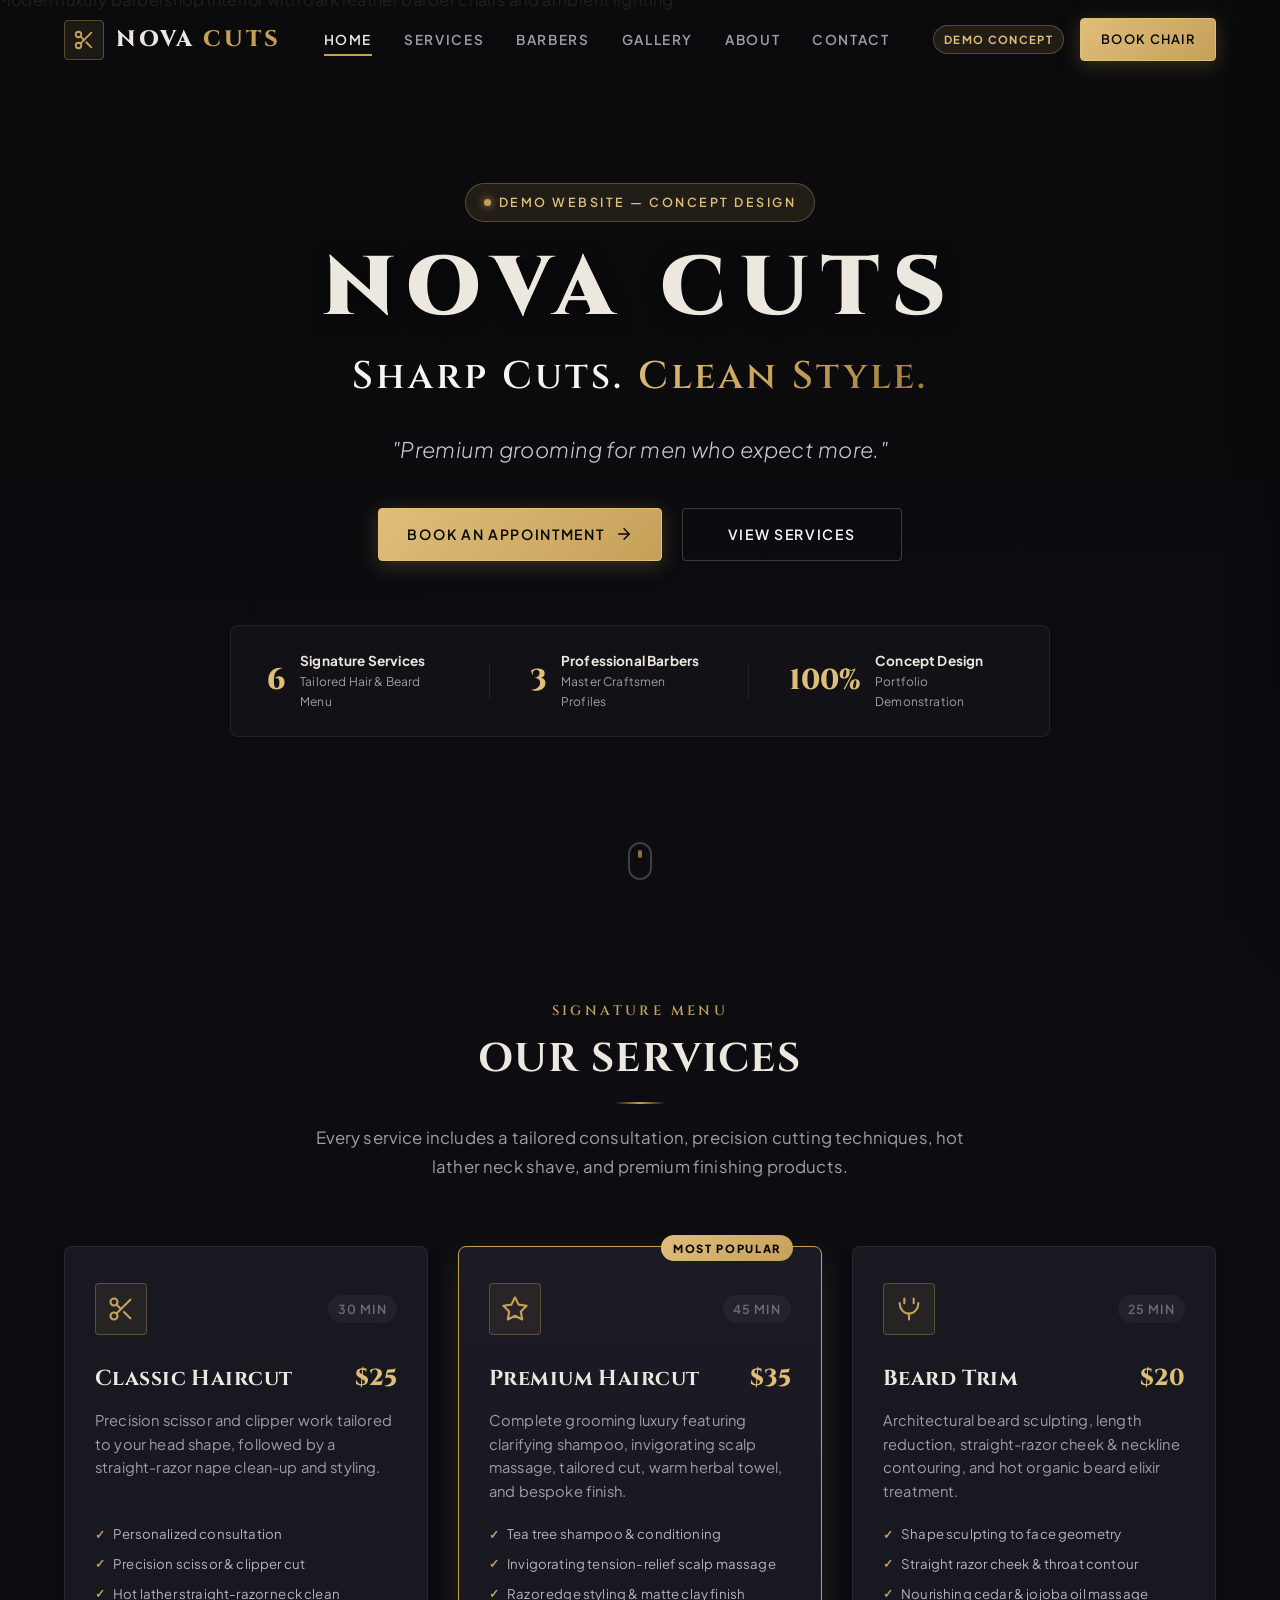
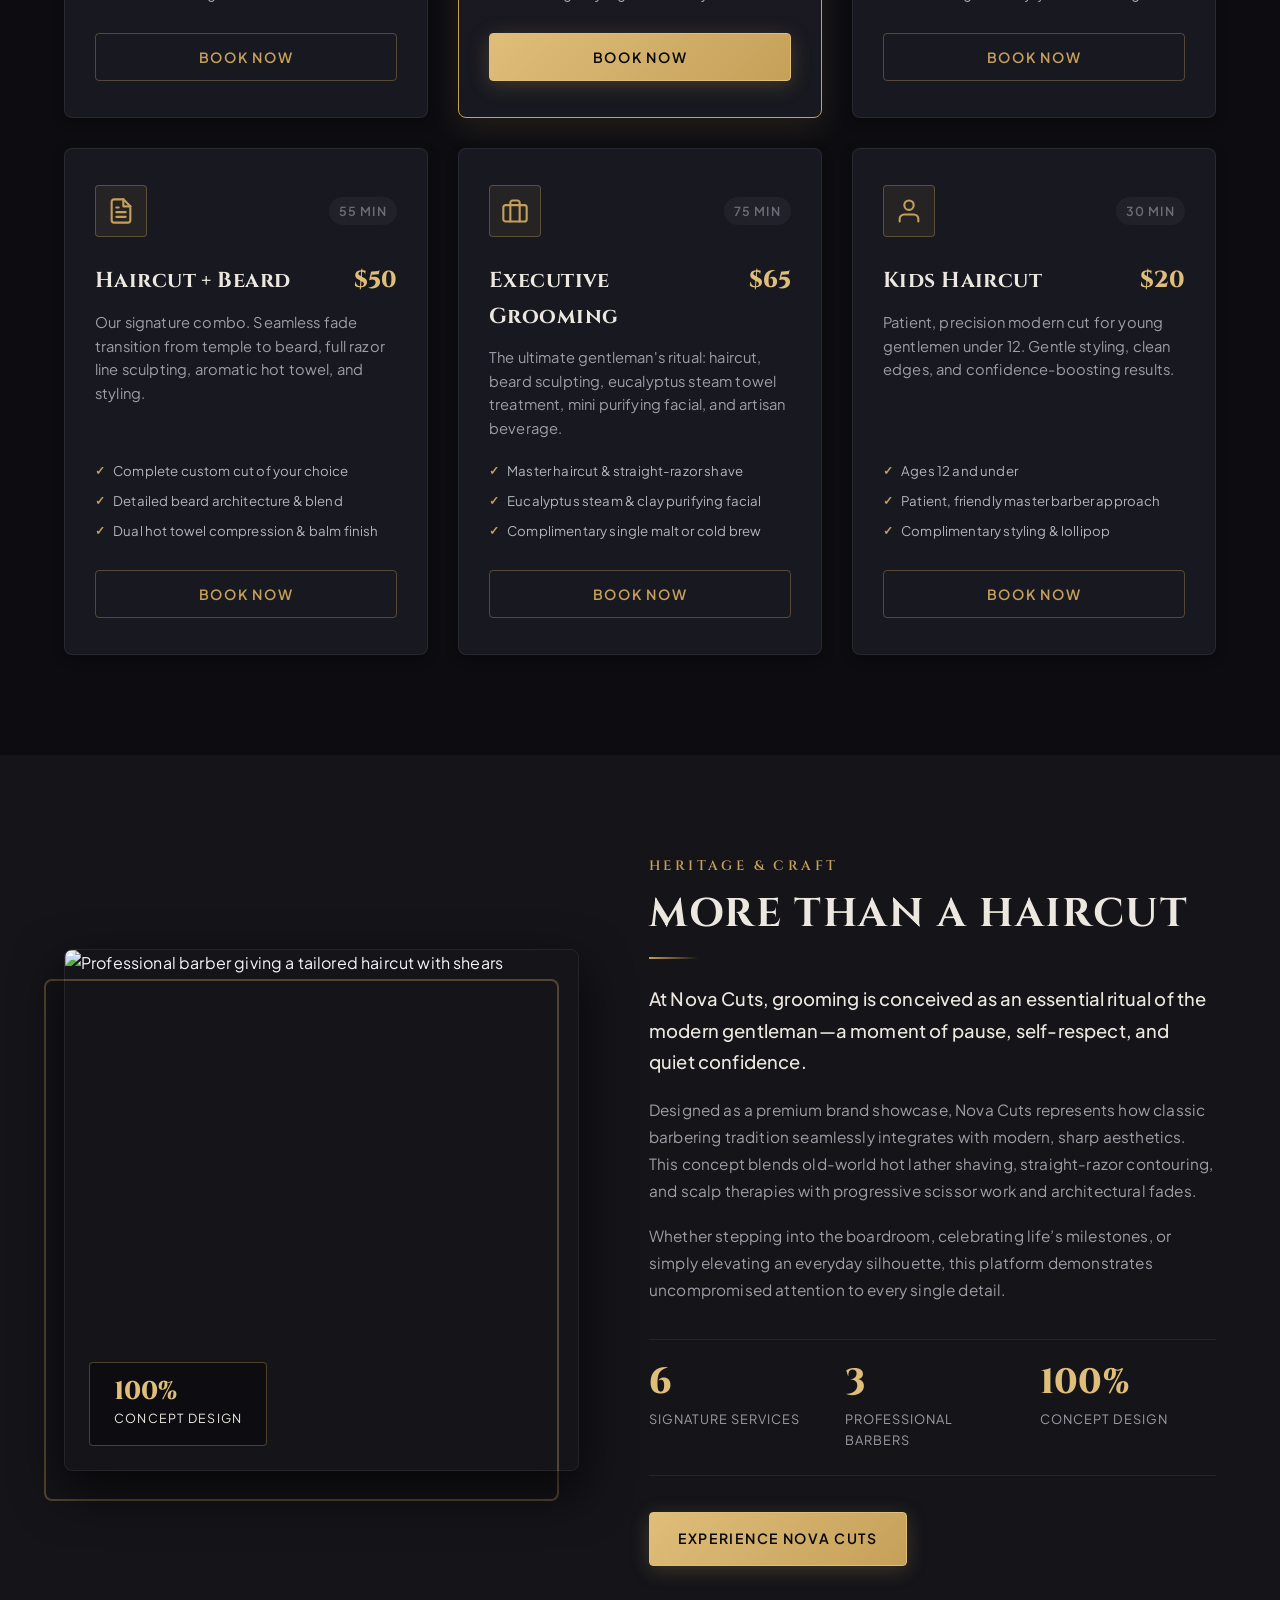
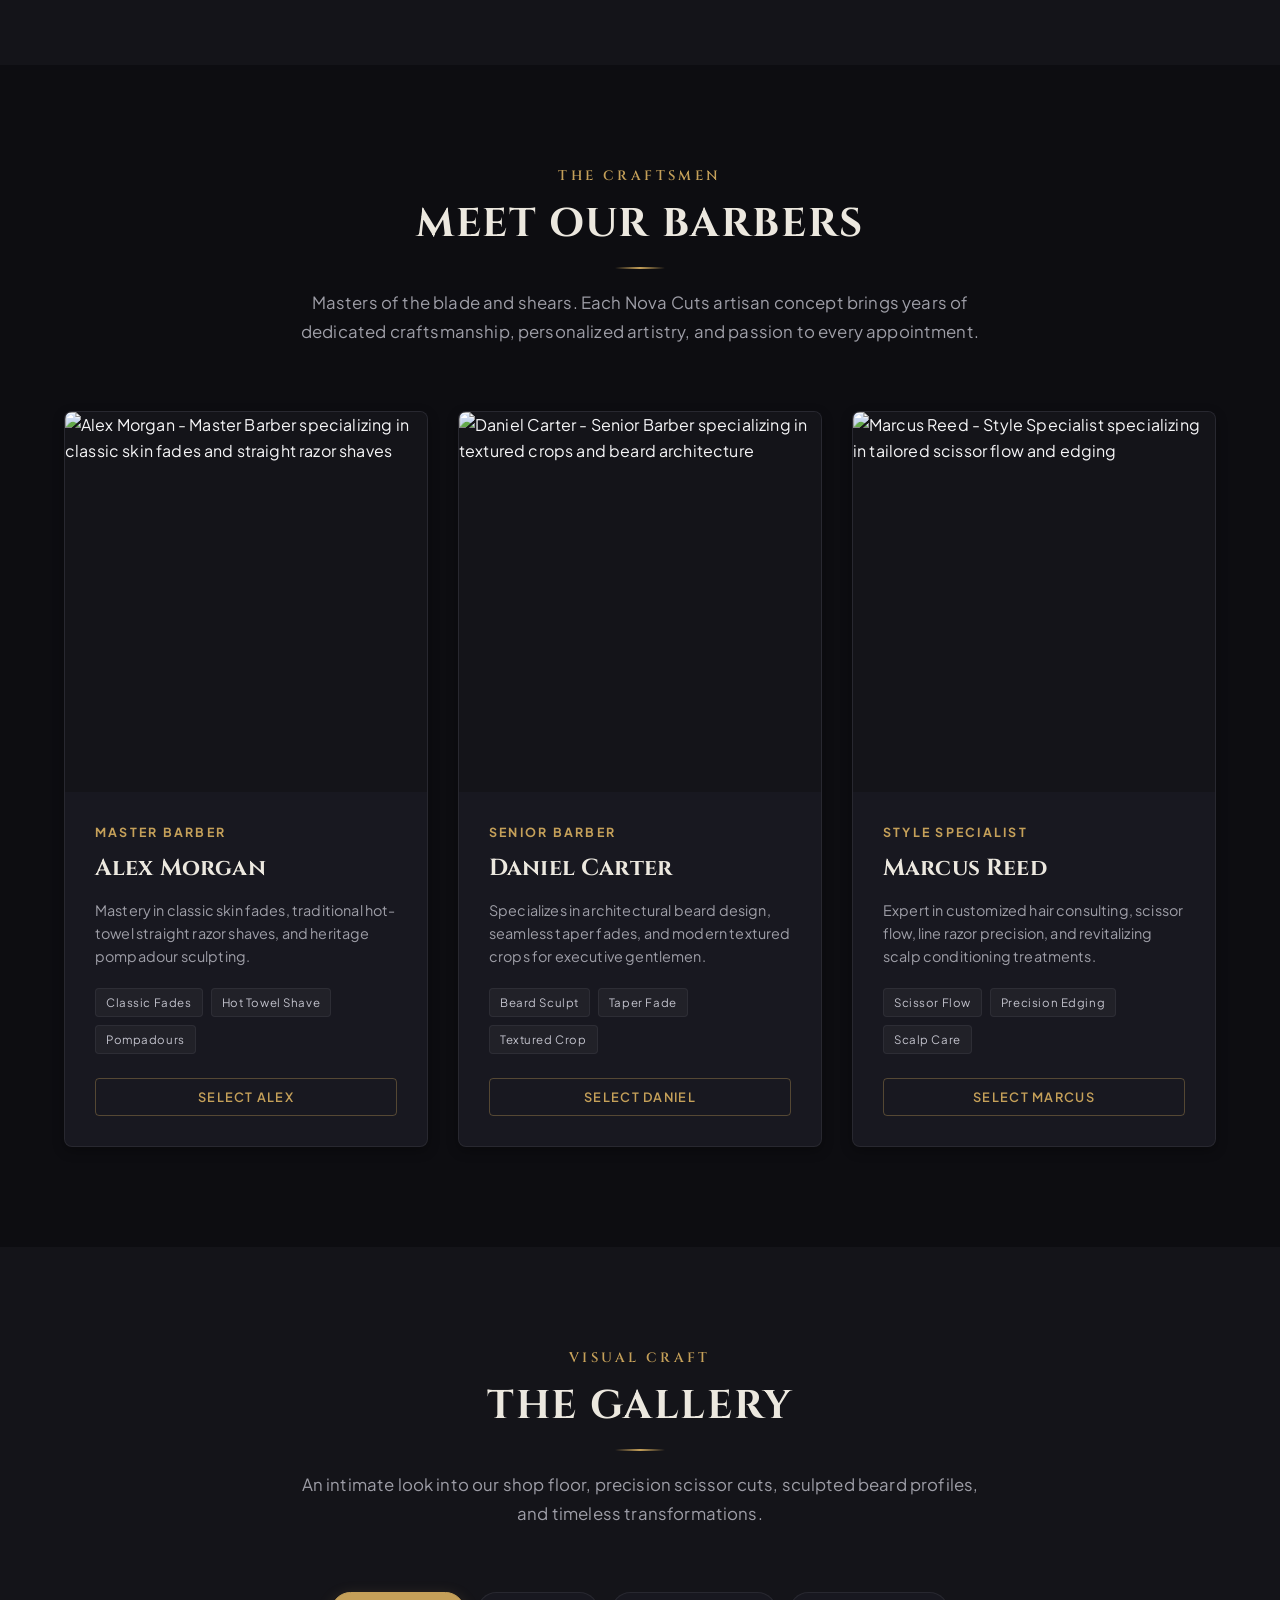
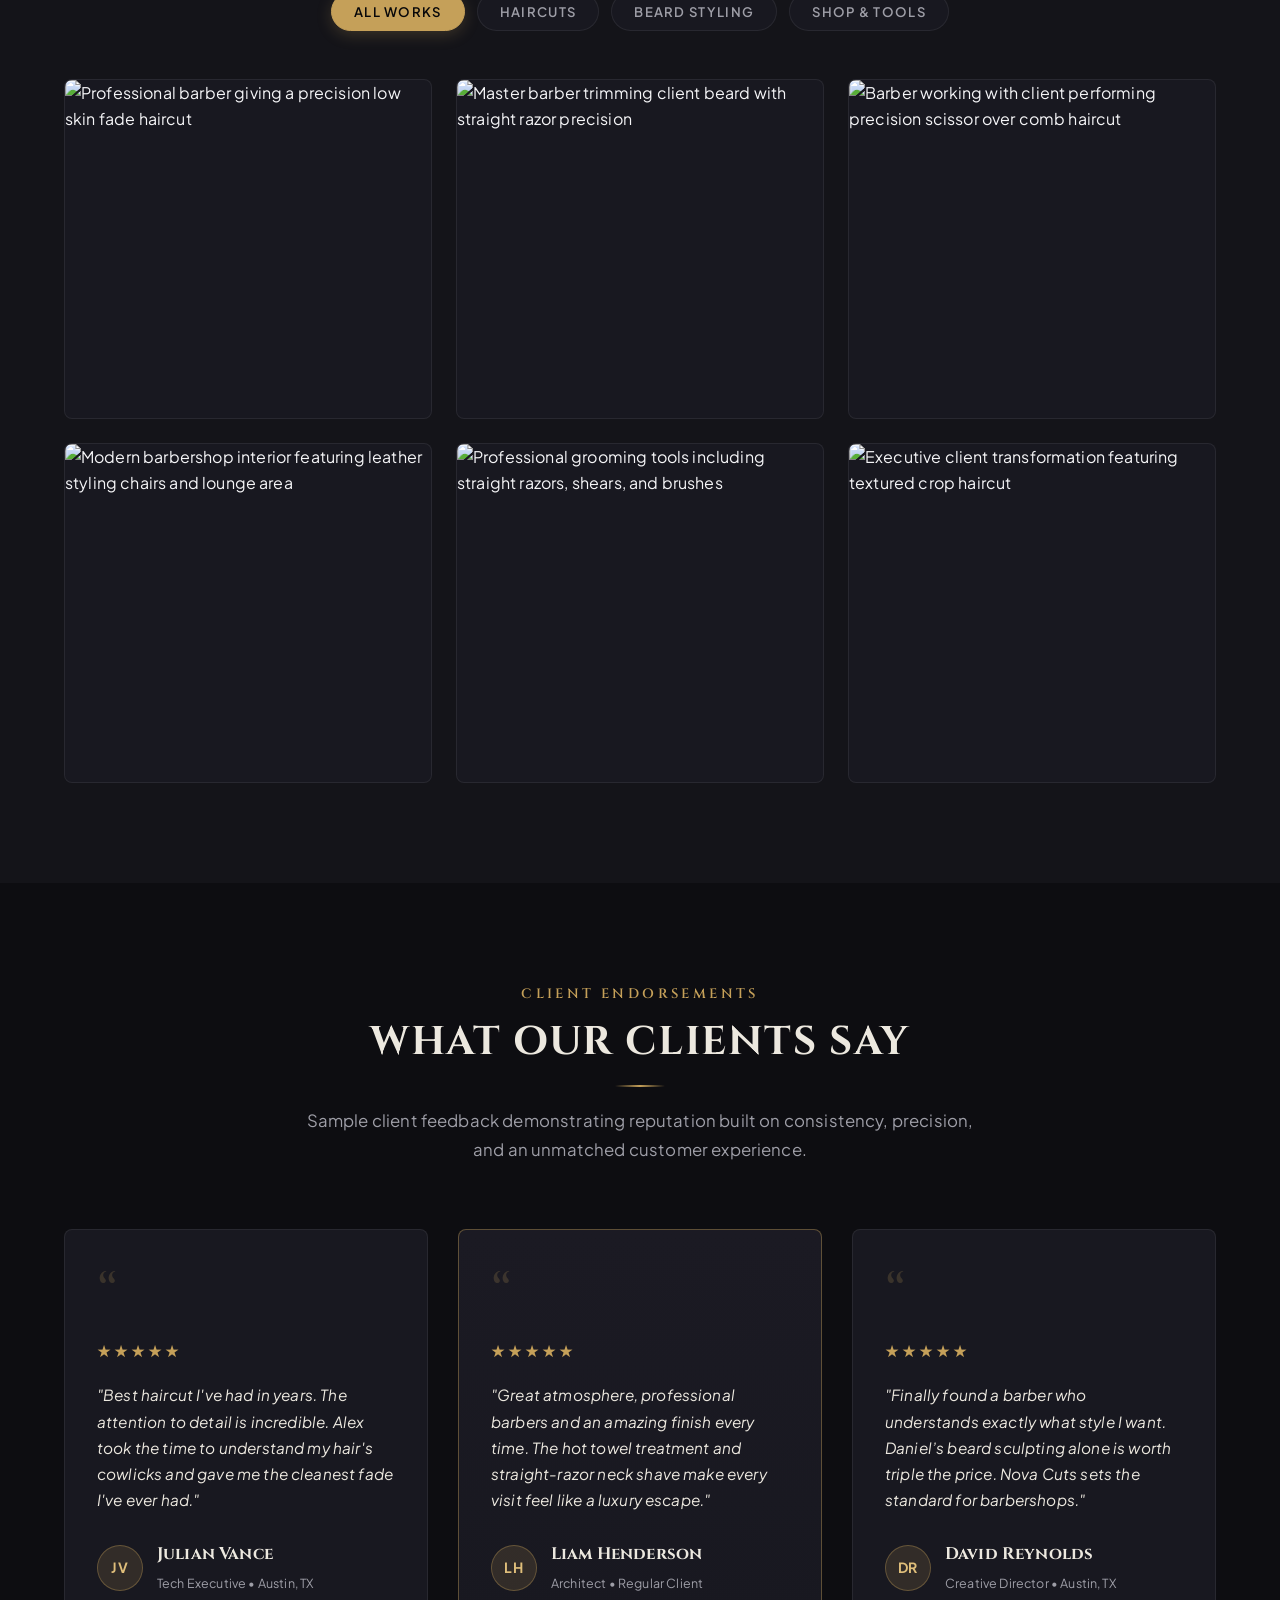
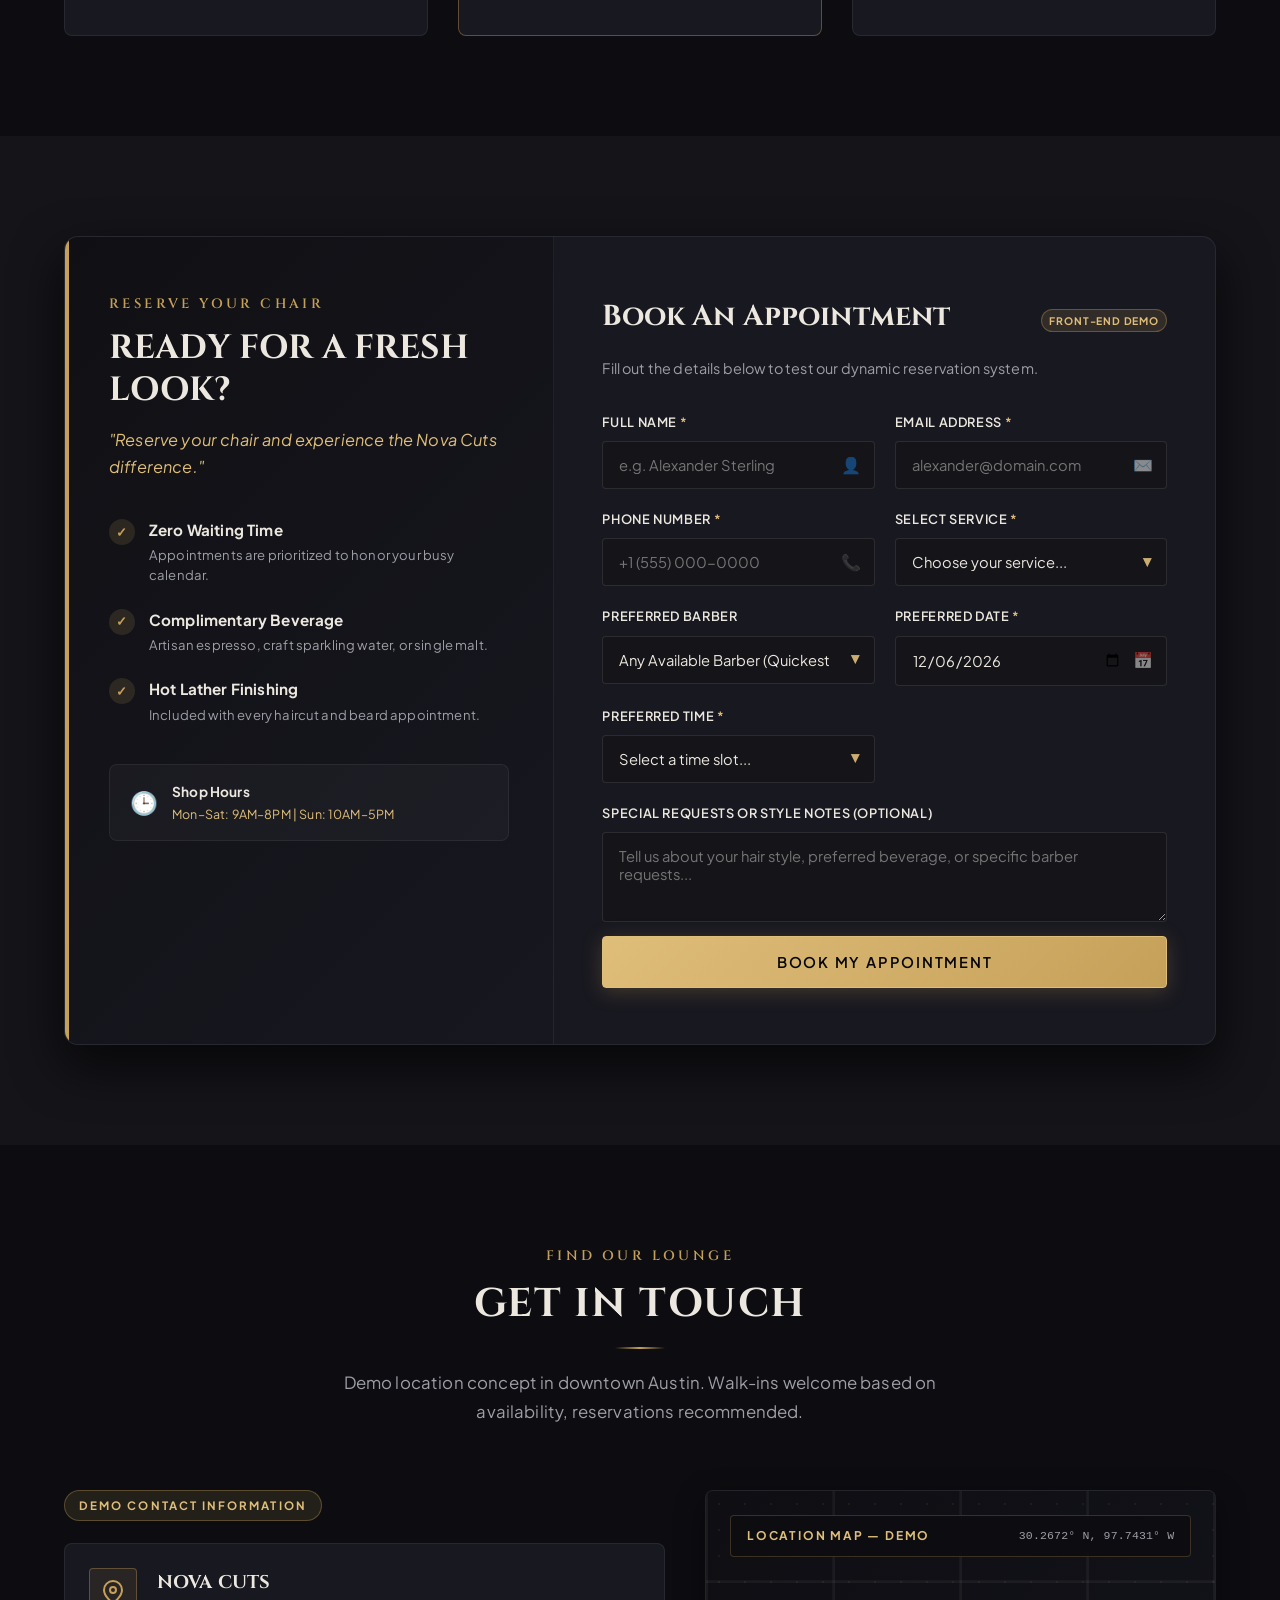
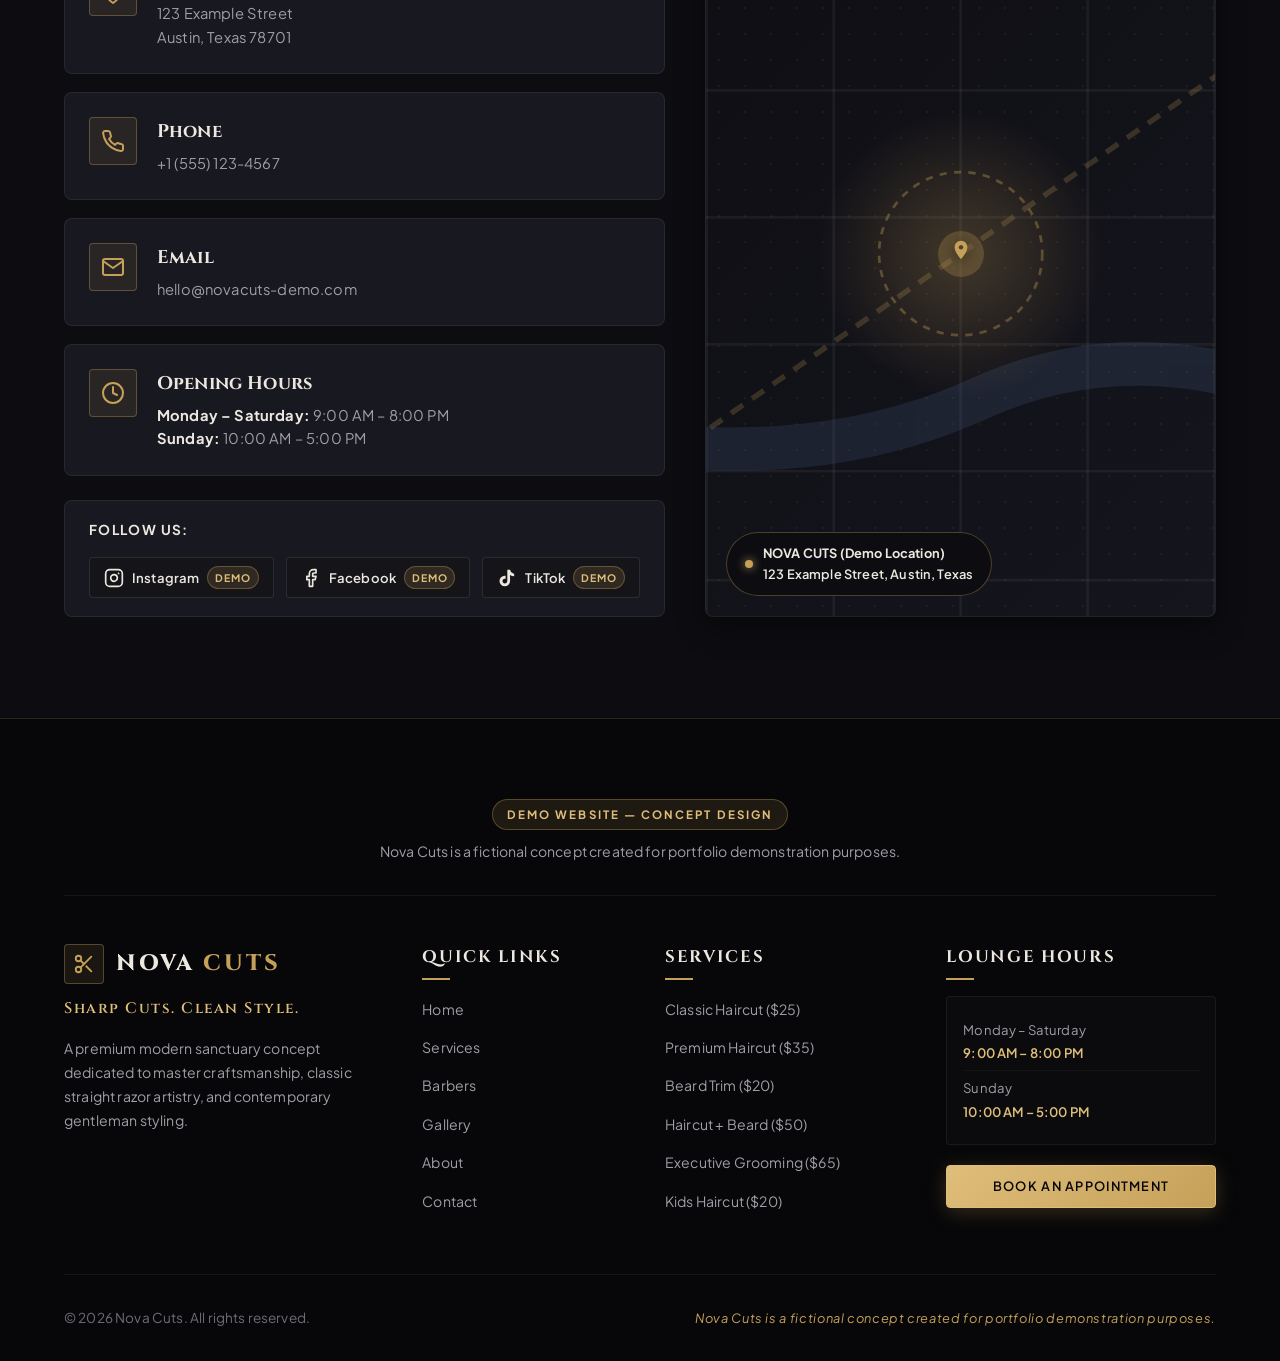
==== commit 63328981: "Refine portfolio demo elements: demo labels, clean metrics, dynamic booking summary, dedicated new-t" ====
--- a/index.html
+++ b/index.html
@@ -3,10 +3,17 @@
 <head>
   <meta charset="UTF-8">
   <meta name="viewport" content="width=device-width, initial-scale=1.0">
-  <title>NOVA CUTS — Sharp Cuts. Clean Style. | Premium Modern Barbershop</title>
-  <meta name="description" content="Nova Cuts is Austin's premier modern barbershop. Offering handcrafted fades, beard grooming, hot towel treatments, and luxury executive cuts for men who expect more.">
-  <meta name="keywords" content="barbershop, luxury haircut, Austin barber, beard trim, executive grooming, Nova Cuts">
+  <title>NOVA CUTS — Premium Barbershop Concept</title>
+  <meta name="description" content="NOVA CUTS is a premium fictional barbershop website concept created as a web design portfolio demonstration.">
+  <meta name="keywords" content="barbershop concept, luxury haircut demo, portfolio web design, Austin barber demo, Nova Cuts">
+  <meta name="theme-color" content="#0d0d11">
   
+  <!-- Open Graph Meta Tags -->
+  <meta property="og:title" content="NOVA CUTS — Premium Barbershop Concept">
+  <meta property="og:description" content="NOVA CUTS is a premium fictional barbershop website concept created as a web design portfolio demonstration.">
+  <meta property="og:type" content="website">
+  <meta property="og:image" content="https://images.unsplash.com/photo-1503951914875-452162b0f3f1?auto=format&fit=crop&w=1200&q=80">
+
   <!-- Favicon SVG -->
   <link rel="icon" type="image/svg+xml" href="data:image/svg+xml,<svg xmlns='http://www.w3.org/2000/svg' viewBox='0 0 24 24' fill='none' stroke='%23c5a059' stroke-width='2' stroke-linecap='round' stroke-linejoin='round'><circle cx='6' cy='6' r='3'/><circle cx='6' cy='18' r='3'/><line x1='20' y1='4' x2='8.12' y2='15.88'/><line x1='14.47' y1='14.48' x2='20' y2='20'/><line x1='8.12' y1='8.12' x2='12' y2='12'/></svg>">
 
@@ -49,6 +56,7 @@
       </nav>
 
       <div class="nav-actions">
+        <span class="nav-demo-badge" title="Fictional portfolio demonstration">Demo Concept</span>
         <a href="#booking" class="btn btn-sm btn-gold nav-cta-btn">Book Chair</a>
         <!-- Mobile Hamburger Button -->
         <button class="hamburger-btn" id="hamburgerBtn" aria-label="Toggle navigation menu" aria-expanded="false">
@@ -85,8 +93,9 @@
     <div class="drawer-footer">
       <a href="#booking" class="btn btn-gold btn-block mobile-drawer-cta">Book An Appointment</a>
       <div class="drawer-contact-info">
+        <p class="drawer-demo-label">Demo Contact Information</p>
         <p class="drawer-phone">+1 (555) 123-4567</p>
-        <p class="drawer-address">123 Main Street, Austin, TX</p>
+        <p class="drawer-address">123 Example Street, Austin, TX</p>
       </div>
     </div>
   </aside>
@@ -96,7 +105,7 @@
     <section class="hero-section" id="home">
       <div class="hero-bg-media">
         <img src="https://images.unsplash.com/photo-1503951914875-452162b0f3f1?auto=format&fit=crop&w=1920&q=80" 
-             alt="Nova Cuts luxury barbershop interior and leather barber chairs" 
+             alt="Modern luxury barbershop interior with dark leather barber chairs and ambient lighting" 
              class="hero-bg-img"
              fetchpriority="high">
         <div class="hero-overlay"></div>
@@ -105,7 +114,7 @@
       <div class="container hero-content">
         <div class="hero-badge">
           <span class="badge-dot"></span>
-          Austin’s Premier Grooming Lounge
+          DEMO WEBSITE — CONCEPT DESIGN
         </div>
         <h1 class="hero-title">
           <span class="hero-brand">NOVA CUTS</span>
@@ -128,29 +137,29 @@
           </a>
         </div>
 
-        <!-- Hero Bottom Trust Badges -->
+        <!-- Hero Bottom Portfolio Statistics -->
         <div class="hero-stats-bar">
           <div class="hero-stat-item">
-            <span class="stat-number">4.9 / 5</span>
+            <span class="stat-number">6</span>
             <div class="stat-rating">
-              <span class="stars">★★★★★</span>
-              <span class="stat-label">500+ Verified Reviews</span>
+              <span class="stat-title">Signature Services</span>
+              <span class="stat-label">Tailored Hair &amp; Beard Menu</span>
             </div>
           </div>
           <div class="hero-stat-divider"></div>
           <div class="hero-stat-item">
-            <span class="stat-number">10+</span>
+            <span class="stat-number">3</span>
             <div class="stat-rating">
-              <span class="stat-title">Master Craftsmen</span>
-              <span class="stat-label">Traditional Hot Lather &amp; Razor</span>
+              <span class="stat-title">Professional Barbers</span>
+              <span class="stat-label">Master Craftsmen Profiles</span>
             </div>
           </div>
           <div class="hero-stat-divider"></div>
           <div class="hero-stat-item">
             <span class="stat-number">100%</span>
             <div class="stat-rating">
-              <span class="stat-title">Precision Guarantee</span>
-              <span class="stat-label">Bespoke Style Consultation</span>
+              <span class="stat-title">Concept Design</span>
+              <span class="stat-label">Portfolio Demonstration</span>
             </div>
           </div>
         </div>
@@ -387,11 +396,11 @@
           <div class="about-image-wrapper reveal-on-scroll">
             <div class="about-image-card">
               <img src="https://images.unsplash.com/photo-1585747860715-2ba37e788b70?auto=format&fit=crop&w=1200&q=80" 
-                   alt="Master barber crafting a precision haircut at Nova Cuts" 
+                   alt="Professional barber giving a tailored haircut with shears" 
                    loading="lazy">
               <div class="about-card-badge">
                 <span class="badge-num">100%</span>
-                <span class="badge-text">Handcrafted Precision</span>
+                <span class="badge-text">Concept Design</span>
               </div>
             </div>
             <div class="about-accent-frame"></div>
@@ -404,28 +413,28 @@
             <div class="title-accent-line align-left"></div>
             
             <p class="about-lead">
-              At Nova Cuts, we believe grooming is an essential ritual of the modern gentleman—a moment of pause, self-respect, and quiet confidence.
+              At Nova Cuts, grooming is conceived as an essential ritual of the modern gentleman—a moment of pause, self-respect, and quiet confidence.
             </p>
             <p class="about-body">
-              Founded on the belief that classic barbering tradition should seamlessly integrate with modern, sharp aesthetics, Nova Cuts creates a bespoke experience from the moment you step through our doors. We blend old-world hot lather shaving, straight-razor contouring, and scalp therapies with progressive scissor work and architectural fades.
+              Designed as a premium brand showcase, Nova Cuts represents how classic barbering tradition seamlessly integrates with modern, sharp aesthetics. This concept blends old-world hot lather shaving, straight-razor contouring, and scalp therapies with progressive scissor work and architectural fades.
             </p>
             <p class="about-body">
-              Whether you’re stepping into the boardroom, celebrating life’s milestones, or simply elevating your everyday silhouette, our chairs offer uncompromised attention to every single detail.
+              Whether stepping into the boardroom, celebrating life’s milestones, or simply elevating an everyday silhouette, this platform demonstrates uncompromised attention to every single detail.
             </p>
 
-            <!-- Statistics Grid -->
+            <!-- Statistics Grid (Clean Portfolio Metrics) -->
             <div class="about-stats-grid">
               <div class="about-stat-box">
-                <span class="about-stat-number counter" data-target="10">10+</span>
-                <span class="about-stat-desc">Years Experience</span>
+                <span class="about-stat-number counter" data-target="6">6</span>
+                <span class="about-stat-desc">Signature Services</span>
               </div>
               <div class="about-stat-box">
-                <span class="about-stat-number counter" data-target="5000">5K+</span>
-                <span class="about-stat-desc">Happy Clients</span>
+                <span class="about-stat-number counter" data-target="3">3</span>
+                <span class="about-stat-desc">Professional Barbers</span>
               </div>
               <div class="about-stat-box">
-                <span class="about-stat-number">4.9/5</span>
-                <span class="about-stat-desc">Average Rating</span>
+                <span class="about-stat-number">100%</span>
+                <span class="about-stat-desc">Concept Design</span>
               </div>
             </div>
 
@@ -445,7 +454,7 @@
           <h2 class="section-title">Meet Our Barbers</h2>
           <div class="title-accent-line"></div>
           <p class="section-subtitle">
-            Masters of the blade and shears. Each Nova Cuts artisan brings years of dedicated craftsmanship, personalized artistry, and passion to every appointment.
+            Masters of the blade and shears. Each Nova Cuts artisan concept brings years of dedicated craftsmanship, personalized artistry, and passion to every appointment.
           </p>
         </div>
 
@@ -454,16 +463,16 @@
           <article class="barber-card reveal-on-scroll">
             <div class="barber-image-container">
               <img src="https://images.unsplash.com/photo-1622286342621-4bd786c2447c?auto=format&fit=crop&w=800&q=80" 
-                   alt="Alex Morgan - Master Barber at Nova Cuts" 
+                   alt="Alex Morgan - Master Barber specializing in classic skin fades and straight razor shaves" 
                    loading="lazy">
               <div class="barber-social-overlay">
-                <a href="https://instagram.com" target="_blank" rel="noopener noreferrer" class="barber-social-link" aria-label="Alex Morgan on Instagram">
+                <a href="social-demo.html?platform=instagram" target="_blank" rel="noopener noreferrer" class="barber-social-link" aria-label="Open Instagram demo profile in a new tab">
                   <svg viewBox="0 0 24 24" width="20" height="20" fill="none" stroke="currentColor" stroke-width="2" stroke-linecap="round" stroke-linejoin="round">
                     <rect x="2" y="2" width="20" height="20" rx="5" ry="5"></rect>
                     <path d="M16 11.37A4 4 0 1 1 12.63 8 4 4 0 0 1 16 11.37z"></path>
                     <line x1="17.5" y1="6.5" x2="17.51" y2="6.5"></line>
                   </svg>
-                  <span>@alexcuts.atx</span>
+                  <span>@alexcuts_demo</span>
                 </a>
               </div>
             </div>
@@ -471,7 +480,7 @@
               <span class="barber-role">Master Barber</span>
               <h3 class="barber-name">Alex Morgan</h3>
               <p class="barber-bio">
-                Over 12 years of mastery in classic skin fades, traditional hot-towel straight razor shaves, and heritage pompadour sculpting.
+                Mastery in classic skin fades, traditional hot-towel straight razor shaves, and heritage pompadour sculpting.
               </p>
               <div class="barber-specialties">
                 <span class="tag">Classic Fades</span>
@@ -488,16 +497,16 @@
           <article class="barber-card reveal-on-scroll">
             <div class="barber-image-container">
               <img src="https://images.unsplash.com/photo-1534528741775-53994a69daeb?auto=format&fit=crop&w=800&q=80" 
-                   alt="Daniel Carter - Senior Barber at Nova Cuts" 
+                   alt="Daniel Carter - Senior Barber specializing in textured crops and beard architecture" 
                    loading="lazy">
               <div class="barber-social-overlay">
-                <a href="https://instagram.com" target="_blank" rel="noopener noreferrer" class="barber-social-link" aria-label="Daniel Carter on Instagram">
+                <a href="social-demo.html?platform=instagram" target="_blank" rel="noopener noreferrer" class="barber-social-link" aria-label="Open Instagram demo profile in a new tab">
                   <svg viewBox="0 0 24 24" width="20" height="20" fill="none" stroke="currentColor" stroke-width="2" stroke-linecap="round" stroke-linejoin="round">
                     <rect x="2" y="2" width="20" height="20" rx="5" ry="5"></rect>
                     <path d="M16 11.37A4 4 0 1 1 12.63 8 4 4 0 0 1 16 11.37z"></path>
                     <line x1="17.5" y1="6.5" x2="17.51" y2="6.5"></line>
                   </svg>
-                  <span>@danielcarter.cuts</span>
+                  <span>@danielcarter_demo</span>
                 </a>
               </div>
             </div>
@@ -505,7 +514,7 @@
               <span class="barber-role">Senior Barber</span>
               <h3 class="barber-name">Daniel Carter</h3>
               <p class="barber-bio">
-                Specializes in architectural beard design, seamless taper fades, and modern textured crops for today’s executive gentlemen.
+                Specializes in architectural beard design, seamless taper fades, and modern textured crops for executive gentlemen.
               </p>
               <div class="barber-specialties">
                 <span class="tag">Beard Sculpt</span>
@@ -522,16 +531,16 @@
           <article class="barber-card reveal-on-scroll">
             <div class="barber-image-container">
               <img src="https://images.unsplash.com/photo-1507003211169-0a1dd7228f2d?auto=format&fit=crop&w=800&q=80" 
-                   alt="Marcus Reed - Style Specialist at Nova Cuts" 
+                   alt="Marcus Reed - Style Specialist specializing in tailored scissor flow and edging" 
                    loading="lazy">
               <div class="barber-social-overlay">
-                <a href="https://instagram.com" target="_blank" rel="noopener noreferrer" class="barber-social-link" aria-label="Marcus Reed on Instagram">
+                <a href="social-demo.html?platform=instagram" target="_blank" rel="noopener noreferrer" class="barber-social-link" aria-label="Open Instagram demo profile in a new tab">
                   <svg viewBox="0 0 24 24" width="20" height="20" fill="none" stroke="currentColor" stroke-width="2" stroke-linecap="round" stroke-linejoin="round">
                     <rect x="2" y="2" width="20" height="20" rx="5" ry="5"></rect>
                     <path d="M16 11.37A4 4 0 1 1 12.63 8 4 4 0 0 1 16 11.37z"></path>
                     <line x1="17.5" y1="6.5" x2="17.51" y2="6.5"></line>
                   </svg>
-                  <span>@reed.grooming</span>
+                  <span>@reedgrooming_demo</span>
                 </a>
               </div>
             </div>
@@ -581,7 +590,7 @@
           <div class="gallery-item reveal-on-scroll" data-category="haircuts">
             <div class="gallery-card">
               <img src="https://images.unsplash.com/photo-1599351431202-1e0f0137899a?auto=format&fit=crop&w=800&q=80" 
-                   alt="Precision skin fade haircut" 
+                   alt="Professional barber giving a precision low skin fade haircut" 
                    loading="lazy">
               <div class="gallery-overlay">
                 <span class="gallery-tag">Haircuts</span>
@@ -603,7 +612,7 @@
           <div class="gallery-item reveal-on-scroll" data-category="beards">
             <div class="gallery-card">
               <img src="https://images.unsplash.com/photo-1621605815971-fbc98d665033?auto=format&fit=crop&w=800&q=80" 
-                   alt="Architectural beard shaping with straight razor" 
+                   alt="Master barber trimming client beard with straight razor precision" 
                    loading="lazy">
               <div class="gallery-overlay">
                 <span class="gallery-tag">Beard Styling</span>
@@ -625,7 +634,7 @@
           <div class="gallery-item reveal-on-scroll" data-category="haircuts">
             <div class="gallery-card">
               <img src="https://images.unsplash.com/photo-1593702295094-aea22597af65?auto=format&fit=crop&w=800&q=80" 
-                   alt="Barber working with client on precision scissors" 
+                   alt="Barber working with client performing precision scissor over comb haircut" 
                    loading="lazy">
               <div class="gallery-overlay">
                 <span class="gallery-tag">Craft in Action</span>
@@ -647,7 +656,7 @@
           <div class="gallery-item reveal-on-scroll" data-category="lounge">
             <div class="gallery-card">
               <img src="https://images.unsplash.com/photo-1512690459411-b9245aed614b?auto=format&fit=crop&w=800&q=80" 
-                   alt="Nova cuts luxury leather chairs and interior" 
+                   alt="Modern barbershop interior featuring leather styling chairs and lounge area" 
                    loading="lazy">
               <div class="gallery-overlay">
                 <span class="gallery-tag">The Lounge</span>
@@ -669,7 +678,7 @@
           <div class="gallery-item reveal-on-scroll" data-category="lounge">
             <div class="gallery-card">
               <img src="https://images.unsplash.com/photo-1503951914875-452162b0f3f1?auto=format&fit=crop&w=800&q=80" 
-                   alt="Master grooming tools and straight razor station" 
+                   alt="Professional grooming tools including straight razors, shears, and brushes" 
                    loading="lazy">
               <div class="gallery-overlay">
                 <span class="gallery-tag">Grooming Tools</span>
@@ -691,7 +700,7 @@
           <div class="gallery-item reveal-on-scroll" data-category="haircuts">
             <div class="gallery-card">
               <img src="https://images.unsplash.com/photo-1605497788044-5a32c7078486?auto=format&fit=crop&w=800&q=80" 
-                   alt="Client transformation textured crop haircut" 
+                   alt="Executive client transformation featuring textured crop haircut" 
                    loading="lazy">
               <div class="gallery-overlay">
                 <span class="gallery-tag">Transformations</span>
@@ -720,7 +729,7 @@
           <h2 class="section-title">What Our Clients Say</h2>
           <div class="title-accent-line"></div>
           <p class="section-subtitle">
-            Reputation built on consistency, precision, and an unmatched customer experience.
+            Sample client feedback demonstrating reputation built on consistency, precision, and an unmatched customer experience.
           </p>
         </div>
 
@@ -728,7 +737,7 @@
           <!-- Testimonial 1 -->
           <article class="testimonial-card reveal-on-scroll">
             <div class="testimonial-quote-icon">“</div>
-            <div class="star-rating" aria-label="5 stars out of 5">
+            <div class="star-rating" aria-label="Sample 5 star rating">
               <span>★</span><span>★</span><span>★</span><span>★</span><span>★</span>
             </div>
             <p class="testimonial-text">
@@ -746,7 +755,7 @@
           <!-- Testimonial 2 -->
           <article class="testimonial-card featured-testimonial reveal-on-scroll">
             <div class="testimonial-quote-icon">“</div>
-            <div class="star-rating" aria-label="5 stars out of 5">
+            <div class="star-rating" aria-label="Sample 5 star rating">
               <span>★</span><span>★</span><span>★</span><span>★</span><span>★</span>
             </div>
             <p class="testimonial-text">
@@ -764,7 +773,7 @@
           <!-- Testimonial 3 -->
           <article class="testimonial-card reveal-on-scroll">
             <div class="testimonial-quote-icon">“</div>
-            <div class="star-rating" aria-label="5 stars out of 5">
+            <div class="star-rating" aria-label="Sample 5 star rating">
               <span>★</span><span>★</span><span>★</span><span>★</span><span>★</span>
             </div>
             <p class="testimonial-text">
@@ -831,8 +840,11 @@
 
           <!-- Right Booking Form Column -->
           <div class="booking-form-card">
-            <h3 class="form-title">Book An Appointment</h3>
-            <p class="form-subtitle">Fill out the details below. We will send an instant confirmation.</p>
+            <div class="form-header-row">
+              <h3 class="form-title">Book An Appointment</h3>
+              <span class="demo-tag-pill">Front-End Demo</span>
+            </div>
+            <p class="form-subtitle">Fill out the details below to test our dynamic reservation system.</p>
 
             <form id="appointmentForm" class="appointment-form" novalidate>
               <div class="form-grid">
@@ -942,20 +954,24 @@
               </button>
             </form>
 
-            <!-- Success Confirmation Box (Hidden initially, shown by JS on valid submit) -->
-            <div class="booking-success-box" id="bookingSuccessBox" style="display: none;">
+            <!-- Dynamic Success Confirmation Box (Client-Ready Portfolio Output) -->
+            <div class="booking-success-box" id="bookingSuccessBox" style="display: none;" role="region" aria-live="polite">
               <div class="success-icon-ring">
                 <svg viewBox="0 0 24 24" width="32" height="32" fill="none" stroke="currentColor" stroke-width="2.5" stroke-linecap="round" stroke-linejoin="round">
                   <polyline points="20 6 9 17 4 12"></polyline>
                 </svg>
               </div>
-              <h3 class="success-title">Appointment Confirmed!</h3>
+              <h3 class="success-title">Appointment Request Received</h3>
               <p class="success-desc">
-                Thank you, <strong id="successClientName">Guest</strong>. We've reserved your chair at Nova Cuts.
+                Thank you, <strong id="successClientName">Guest</strong>. Here is the summary of your requested demo booking:
               </p>
               
               <div class="confirmation-ticket">
                 <div class="ticket-row">
+                  <span class="ticket-label">Name:</span>
+                  <span class="ticket-val" id="successClientNameDisplay">Alexander Sterling</span>
+                </div>
+                <div class="ticket-row">
                   <span class="ticket-label">Service:</span>
                   <span class="ticket-val" id="successService">Classic Haircut</span>
                 </div>
@@ -964,17 +980,28 @@
                   <span class="ticket-val" id="successBarber">Alex Morgan</span>
                 </div>
                 <div class="ticket-row">
-                  <span class="ticket-label">Date &amp; Time:</span>
-                  <span class="ticket-val" id="successDateTime">Oct 12, 2026 at 11:30 AM</span>
+                  <span class="ticket-label">Date:</span>
+                  <span class="ticket-val" id="successDate">Nov 14, 2026</span>
                 </div>
                 <div class="ticket-row">
-                  <span class="ticket-label">Reference ID:</span>
-                  <span class="ticket-val gold-text" id="successRefCode">#NC-8492</span>
-                </div>
+                  <span class="ticket-label">Time:</span>
+                  <span class="ticket-val" id="successTime">11:30 AM</span>
+                </div>
+                <div class="ticket-row">
+                  <span class="ticket-label">Demo Reference:</span>
+                  <span class="ticket-val gold-text" id="successRefCode">#NC-DEMO-8492</span>
+                </div>
+              </div>
+
+              <div class="demo-booking-note">
+                <span class="note-icon">ℹ️</span>
+                <span>This is a demo booking — no real appointment has been created.</span>
               </div>
 
               <div class="success-actions">
-                <button type="button" class="btn btn-outline-gold" id="resetBookingBtn">Book Another Appointment</button>
+                <button type="button" class="btn btn-gold" id="resetBookingBtn">
+                  <span>CLOSE</span>
+                </button>
               </div>
             </div>
           </div>
@@ -990,13 +1017,17 @@
           <h2 class="section-title">Get In Touch</h2>
           <div class="title-accent-line"></div>
           <p class="section-subtitle">
-            Located in downtown Austin. Walk-ins welcome based on availability, reservations recommended.
+            Demo location concept in downtown Austin. Walk-ins welcome based on availability, reservations recommended.
           </p>
         </div>
 
         <div class="contact-grid">
           <!-- Contact Information Cards -->
           <div class="contact-info-col reveal-on-scroll">
+            <div class="demo-contact-badge-bar">
+              <span class="demo-badge">Demo contact information</span>
+            </div>
+
             <!-- Brand Location Card -->
             <div class="contact-card">
               <div class="contact-card-icon">
@@ -1007,7 +1038,7 @@
               </div>
               <div class="contact-card-details">
                 <h3 class="contact-card-title">NOVA CUTS</h3>
-                <p class="contact-card-text">123 Main Street<br>Austin, Texas 78701</p>
+                <p class="contact-card-text">123 Example Street<br>Austin, Texas 78701</p>
               </div>
             </div>
 
@@ -1037,7 +1068,7 @@
               <div class="contact-card-details">
                 <h3 class="contact-card-title">Email</h3>
                 <p class="contact-card-text">
-                  <a href="mailto:hello@novacuts.com" class="hover-gold">hello@novacuts.com</a>
+                  <a href="mailto:hello@novacuts-demo.com" class="hover-gold">hello@novacuts-demo.com</a>
                 </p>
               </div>
             </div>
@@ -1059,55 +1090,105 @@
               </div>
             </div>
 
-            <!-- Social Links -->
+            <!-- Social Links (Exact New Tab & Internal Demo Link Integration) -->
             <div class="social-channels-bar">
               <span class="social-label">Follow Us:</span>
               <div class="social-icon-links">
                 <!-- Instagram -->
-                <a href="https://instagram.com" target="_blank" rel="noopener noreferrer" class="social-link-btn" aria-label="Nova Cuts on Instagram">
+                <a href="social-demo.html?platform=instagram" 
+                   target="_blank" 
+                   rel="noopener noreferrer" 
+                   class="social-link-btn" 
+                   aria-label="Open Instagram demo profile in a new tab"
+                   data-tooltip="Instagram — Demo">
                   <svg viewBox="0 0 24 24" width="20" height="20" fill="none" stroke="currentColor" stroke-width="2" stroke-linecap="round" stroke-linejoin="round">
                     <rect x="2" y="2" width="20" height="20" rx="5" ry="5"></rect>
                     <path d="M16 11.37A4 4 0 1 1 12.63 8 4 4 0 0 1 16 11.37z"></path>
                     <line x1="17.5" y1="6.5" x2="17.51" y2="6.5"></line>
                   </svg>
                   <span class="social-name">Instagram</span>
+                  <span class="demo-tag-pill">Demo</span>
                 </a>
 
                 <!-- Facebook -->
-                <a href="https://facebook.com" target="_blank" rel="noopener noreferrer" class="social-link-btn" aria-label="Nova Cuts on Facebook">
+                <a href="social-demo.html?platform=facebook" 
+                   target="_blank" 
+                   rel="noopener noreferrer" 
+                   class="social-link-btn" 
+                   aria-label="Open Facebook demo profile in a new tab"
+                   data-tooltip="Facebook — Demo">
                   <svg viewBox="0 0 24 24" width="20" height="20" fill="none" stroke="currentColor" stroke-width="2" stroke-linecap="round" stroke-linejoin="round">
                     <path d="M18 2h-3a5 5 0 0 0-5 5v3H7v4h3v8h4v-8h3l1-4h-4V7a1 1 0 0 1 1-1h3z"></path>
                   </svg>
                   <span class="social-name">Facebook</span>
+                  <span class="demo-tag-pill">Demo</span>
                 </a>
 
                 <!-- TikTok -->
-                <a href="https://tiktok.com" target="_blank" rel="noopener noreferrer" class="social-link-btn" aria-label="Nova Cuts on TikTok">
+                <a href="social-demo.html?platform=tiktok" 
+                   target="_blank" 
+                   rel="noopener noreferrer" 
+                   class="social-link-btn" 
+                   aria-label="Open TikTok demo profile in a new tab"
+                   data-tooltip="TikTok — Demo">
                   <svg viewBox="0 0 24 24" width="20" height="20" fill="currentColor">
                     <path d="M19.59 6.69a4.83 4.83 0 0 1-3.77-4.25V2h-3.45v13.67a2.89 2.89 0 0 1-5.2 1.74 2.89 2.89 0 0 1 2.31-4.64c.29 0 .58.04.86.12V9.42a6.34 6.34 0 0 0-1-.08 6.34 6.34 0 1 0 6.34 6.34V8.41a8.3 8.3 0 0 0 4.91 1.6V6.75a4.85 4.85 0 0 1-1-.06z"/>
                   </svg>
                   <span class="social-name">TikTok</span>
+                  <span class="demo-tag-pill">Demo</span>
                 </a>
               </div>
             </div>
           </div>
 
-          <!-- Stylized Google Map Frame -->
+          <!-- Stylized Map Placeholder (Option A — Clearly Fictional Concept Map) -->
           <div class="contact-map-col reveal-on-scroll">
-            <div class="map-container">
-              <iframe 
-                title="Nova Cuts Austin Texas Location Map" 
-                src="https://www.google.com/maps/embed?pb=!1m18!1m12!1m3!1d110204.74637257088!2d-97.7986835!3d30.267153!2m3!1f0!2f0!3f0!3m2!1i1024!2i768!4f13.1!3m3!1m2!1s0x8644b50875e5da7f%3A0xb214742a17056461!2sDowntown%20Austin%2C%20Austin%2C%20TX!5e0!3m2!1sen!2sus!4v1695000000000!5m2!1sen!2sus" 
-                width="100%" 
-                height="100%" 
-                style="border:0;" 
-                allowfullscreen="" 
-                loading="lazy" 
-                referrerpolicy="no-referrer-when-downgrade">
-              </iframe>
+            <div class="map-placeholder-card">
+              <div class="map-grid-mesh"></div>
+              
+              <!-- Map Architectural SVG Graphics -->
+              <svg class="map-vector-graphic" viewBox="0 0 500 400" preserveAspectRatio="xMidYMid slice" aria-hidden="true">
+                <defs>
+                  <radialGradient id="mapGlow" cx="50%" cy="50%" r="50%">
+                    <stop offset="0%" stop-color="#c5a059" stop-opacity="0.3" />
+                    <stop offset="100%" stop-color="#c5a059" stop-opacity="0" />
+                  </radialGradient>
+                </defs>
+                <!-- Street Grid Lines -->
+                <path d="M 40,0 L 40,400 M 110,0 L 110,400 M 180,0 L 180,400 M 250,0 L 250,400 M 320,0 L 320,400 M 390,0 L 390,400 M 460,0 L 460,400" stroke="rgba(255,255,255,0.06)" stroke-width="1.5" />
+                <path d="M 0,50 L 500,50 M 0,110 L 500,110 M 0,180 L 500,180 M 0,250 L 500,250 M 0,320 L 500,320 M 0,380 L 500,380" stroke="rgba(255,255,255,0.06)" stroke-width="1.5" />
+                <!-- Diagonal Major Avenue -->
+                <line x1="20" y1="360" x2="480" y2="40" stroke="rgba(197, 160, 89, 0.25)" stroke-width="3" stroke-dasharray="8 6" />
+                <!-- River Curve Contour -->
+                <path d="M 0,290 Q 150,330 260,280 T 500,310" fill="none" stroke="rgba(70, 95, 130, 0.25)" stroke-width="24" />
+                <!-- Location Radar Pulse -->
+                <circle cx="250" cy="200" r="80" fill="url(#mapGlow)" />
+                <circle cx="250" cy="200" r="45" fill="none" stroke="rgba(197, 160, 89, 0.4)" stroke-width="1.5" stroke-dasharray="4 4" />
+              </svg>
+
+              <!-- Central Map Beacon -->
+              <div class="map-beacon-center">
+                <div class="beacon-pulse"></div>
+                <div class="beacon-point">
+                  <svg viewBox="0 0 24 24" width="22" height="22" fill="#c5a059">
+                    <path d="M12 2C8.13 2 5 5.13 5 9c0 5.25 7 13 7 13s7-7.75 7-13c0-3.87-3.13-7-7-7zm0 9.5c-1.38 0-2.5-1.12-2.5-2.5s1.12-2.5 2.5-2.5 2.5 1.12 2.5 2.5-1.12 2.5-2.5 2.5z"/>
+                  </svg>
+                </div>
+              </div>
+
+              <!-- Map Header Badge -->
+              <div class="map-top-bar">
+                <span class="map-badge-kicker">LOCATION MAP — DEMO</span>
+                <span class="map-coordinates">30.2672° N, 97.7431° W</span>
+              </div>
+
+              <!-- Map Overlay Info Badge -->
               <div class="map-overlay-badge">
                 <span class="pin-pulse"></span>
-                <span>Nova Cuts • 123 Main St, Austin TX</span>
+                <div>
+                  <strong>NOVA CUTS (Demo Location)</strong>
+                  <p>123 Example Street, Austin, Texas</p>
+                </div>
               </div>
             </div>
           </div>
@@ -1119,6 +1200,12 @@
   <!-- ==================== FOOTER ==================== -->
   <footer class="footer">
     <div class="container footer-container">
+      <!-- Subtle Demo Label Banner -->
+      <div class="footer-demo-callout">
+        <span class="demo-badge">DEMO WEBSITE — CONCEPT DESIGN</span>
+        <p class="footer-demo-subtext">Nova Cuts is a fictional concept created for portfolio demonstration purposes.</p>
+      </div>
+
       <div class="footer-top-grid">
         <!-- Brand Col -->
         <div class="footer-col footer-brand-col">
@@ -1136,7 +1223,7 @@
           </a>
           <p class="footer-tagline">Sharp Cuts. Clean Style.</p>
           <p class="footer-desc">
-            A premium modern sanctuary dedicated to master craftsmanship, classic straight razor artistry, and contemporary gentleman styling.
+            A premium modern sanctuary concept dedicated to master craftsmanship, classic straight razor artistry, and contemporary gentleman styling.
           </p>
         </div>
 
@@ -1187,7 +1274,7 @@
 
       <div class="footer-bottom">
         <p class="copyright">© 2026 Nova Cuts. All rights reserved.</p>
-        <p class="footer-disclaimer">Designed for gentlemen of distinction.</p>
+        <p class="footer-disclaimer">Nova Cuts is a fictional concept created for portfolio demonstration purposes.</p>
       </div>
     </div>
   </footer>
--- a/style.css
+++ b/style.css
@@ -2350,3 +2350,304 @@
     max-height: 60vh;
   }
 }
+
+/* --------------------------------------------------------------------------
+   19. PORTFOLIO DEMO LABELS, MAP PLACEHOLDER & ACCESSIBILITY STYLES
+   -------------------------------------------------------------------------- */
+:focus-visible {
+  outline: 2px solid var(--gold-primary);
+  outline-offset: 3px;
+}
+
+/* Navigation & Header Demo Badges */
+.nav-demo-badge {
+  font-size: 0.7rem;
+  font-weight: 700;
+  letter-spacing: 0.12em;
+  text-transform: uppercase;
+  color: var(--gold-light);
+  background: rgba(197, 160, 89, 0.12);
+  border: 1px solid var(--gold-border);
+  padding: 4px 10px;
+  border-radius: var(--radius-full);
+  white-space: nowrap;
+}
+
+.drawer-demo-label {
+  font-size: 0.72rem;
+  font-weight: 700;
+  letter-spacing: 0.1em;
+  text-transform: uppercase;
+  color: var(--gold-primary);
+  margin-bottom: 6px;
+}
+
+.demo-badge {
+  display: inline-flex;
+  align-items: center;
+  padding: 5px 14px;
+  border-radius: var(--radius-full);
+  background: rgba(197, 160, 89, 0.12);
+  border: 1px solid var(--gold-border);
+  font-size: 0.72rem;
+  font-weight: 700;
+  letter-spacing: 0.18em;
+  text-transform: uppercase;
+  color: var(--gold-light);
+}
+
+.demo-tag-pill {
+  font-size: 0.65rem;
+  font-weight: 700;
+  letter-spacing: 0.08em;
+  text-transform: uppercase;
+  background: rgba(197, 160, 89, 0.15);
+  color: var(--gold-light);
+  padding: 2px 7px;
+  border-radius: var(--radius-full);
+  border: 1px solid var(--gold-border);
+}
+
+.demo-contact-badge-bar {
+  margin-bottom: 4px;
+}
+
+.form-header-row {
+  display: flex;
+  align-items: center;
+  justify-content: space-between;
+  gap: 12px;
+  margin-bottom: 8px;
+  flex-wrap: wrap;
+}
+
+.demo-booking-note {
+  display: flex;
+  align-items: center;
+  justify-content: center;
+  gap: 10px;
+  background: rgba(197, 160, 89, 0.08);
+  border: 1px dashed var(--gold-border);
+  border-radius: var(--radius-sm);
+  padding: 12px 18px;
+  margin-bottom: 24px;
+  font-size: 0.85rem;
+  color: var(--gold-light);
+  text-align: center;
+}
+
+.footer-demo-callout {
+  display: flex;
+  flex-direction: column;
+  align-items: center;
+  gap: 10px;
+  margin-bottom: 48px;
+  padding-bottom: 32px;
+  border-bottom: 1px solid rgba(255, 255, 255, 0.06);
+  text-align: center;
+}
+
+.footer-demo-subtext {
+  font-size: 0.88rem;
+  color: var(--text-muted);
+  max-width: 600px;
+}
+
+/* Social Link Button Hover, Scale & Accessible Tooltip */
+.social-link-btn {
+  position: relative;
+  cursor: pointer;
+  transition: transform var(--transition-fast), border-color var(--transition-fast), background var(--transition-fast), box-shadow var(--transition-fast);
+}
+
+.social-link-btn:hover {
+  transform: translateY(-2px) scale(1.05);
+  border-color: var(--gold-primary);
+  box-shadow: 0 4px 14px var(--gold-glow);
+}
+
+.social-link-btn[data-tooltip]::before {
+  content: attr(data-tooltip);
+  position: absolute;
+  bottom: calc(100% + 8px);
+  left: 50%;
+  transform: translateX(-50%) translateY(4px);
+  background: var(--bg-elevated);
+  color: var(--text-cream);
+  border: 1px solid var(--gold-border);
+  font-size: 0.72rem;
+  font-weight: 600;
+  letter-spacing: 0.04em;
+  padding: 5px 10px;
+  border-radius: var(--radius-sm);
+  white-space: nowrap;
+  pointer-events: none;
+  opacity: 0;
+  visibility: hidden;
+  transition: all var(--transition-fast);
+  box-shadow: var(--shadow-sm);
+  z-index: 10;
+}
+
+.social-link-btn[data-tooltip]:hover::before,
+.social-link-btn[data-tooltip]:focus-visible::before {
+  opacity: 1;
+  visibility: visible;
+  transform: translateX(-50%) translateY(0);
+}
+
+/* Stylized Map Placeholder (Option A) */
+.map-placeholder-card {
+  position: relative;
+  width: 100%;
+  height: 100%;
+  min-height: 480px;
+  background: linear-gradient(135deg, #0e0e13 0%, #15151e 100%);
+  border: 1px solid var(--bg-card-border);
+  border-radius: var(--radius-md);
+  overflow: hidden;
+  box-shadow: var(--shadow-md);
+  display: flex;
+  flex-direction: column;
+  justify-content: space-between;
+  padding: 24px;
+}
+
+.map-grid-mesh {
+  position: absolute;
+  inset: 0;
+  background-image: 
+    radial-gradient(rgba(197, 160, 89, 0.1) 1px, transparent 1px);
+  background-size: 26px 26px;
+  opacity: 0.8;
+  pointer-events: none;
+}
+
+.map-vector-graphic {
+  position: absolute;
+  inset: 0;
+  width: 100%;
+  height: 100%;
+  pointer-events: none;
+  opacity: 0.9;
+}
+
+.map-top-bar {
+  position: relative;
+  z-index: 3;
+  display: flex;
+  justify-content: space-between;
+  align-items: center;
+  background: rgba(13, 13, 17, 0.85);
+  backdrop-filter: blur(10px);
+  -webkit-backdrop-filter: blur(10px);
+  padding: 10px 16px;
+  border-radius: var(--radius-sm);
+  border: 1px solid rgba(197, 160, 89, 0.25);
+  flex-wrap: wrap;
+  gap: 8px;
+}
+
+.map-badge-kicker {
+  font-size: 0.75rem;
+  font-weight: 700;
+  letter-spacing: 0.15em;
+  color: var(--gold-light);
+  text-transform: uppercase;
+}
+
+.map-coordinates {
+  font-size: 0.72rem;
+  font-family: monospace;
+  color: var(--text-muted);
+}
+
+.map-beacon-center {
+  position: absolute;
+  top: 50%;
+  left: 50%;
+  transform: translate(-50%, -50%);
+  z-index: 3;
+  display: flex;
+  align-items: center;
+  justify-content: center;
+  width: 60px;
+  height: 60px;
+}
+
+.beacon-pulse {
+  position: absolute;
+  width: 46px;
+  height: 46px;
+  border-radius: 50%;
+  background: rgba(197, 160, 89, 0.25);
+  animation: beaconPulseAnim 2.4s infinite ease-out;
+}
+
+@keyframes beaconPulseAnim {
+  0% { transform: scale(0.6); opacity: 0.9; }
+  100% { transform: scale(2.2); opacity: 0; }
+}
+
+.beacon-point {
+  position: relative;
+  z-index: 4;
+  filter: drop-shadow(0 2px 8px rgba(0,0,0,0.8));
+}
+
+/* Ultra-Small Mobile Devices (320px – 430px) */
+@media (max-width: 430px) {
+  .container {
+    padding-left: 16px;
+    padding-right: 16px;
+  }
+
+  .hero-brand {
+    font-size: 2.1rem;
+    letter-spacing: 0.08em;
+  }
+
+  .hero-tagline {
+    font-size: 1.15rem;
+  }
+
+  .hero-badge {
+    font-size: 0.68rem;
+    padding: 6px 12px;
+  }
+
+  .hero-stats-bar {
+    padding: 16px 12px;
+  }
+
+  .service-card {
+    padding: 24px 16px;
+  }
+
+  .booking-form-card {
+    padding: 28px 16px;
+  }
+
+  .confirmation-ticket {
+    padding: 14px;
+  }
+
+  .ticket-row {
+    font-size: 0.85rem;
+  }
+
+  .social-icon-links {
+    flex-direction: column;
+    width: 100%;
+  }
+
+  .social-link-btn {
+    width: 100%;
+    justify-content: center;
+  }
+
+  .map-placeholder-card {
+    min-height: 340px;
+    padding: 16px;
+  }
+}
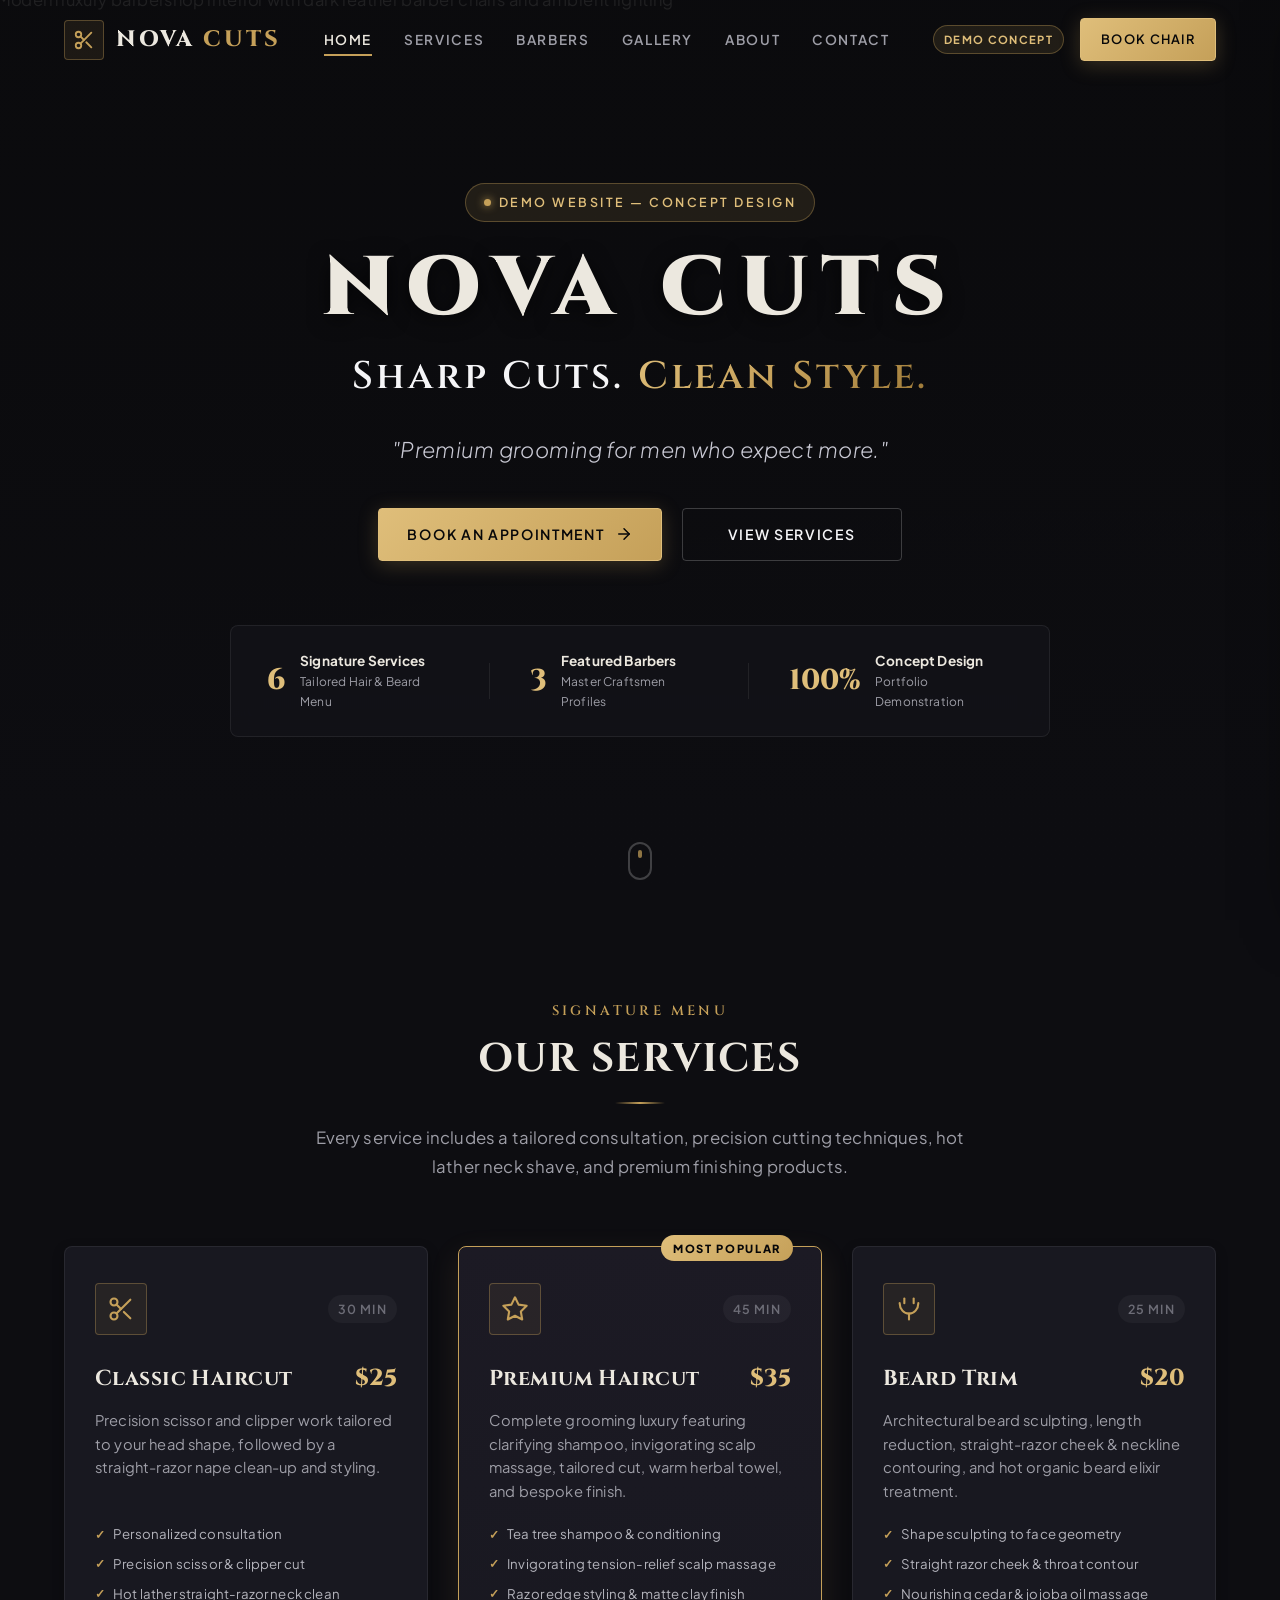
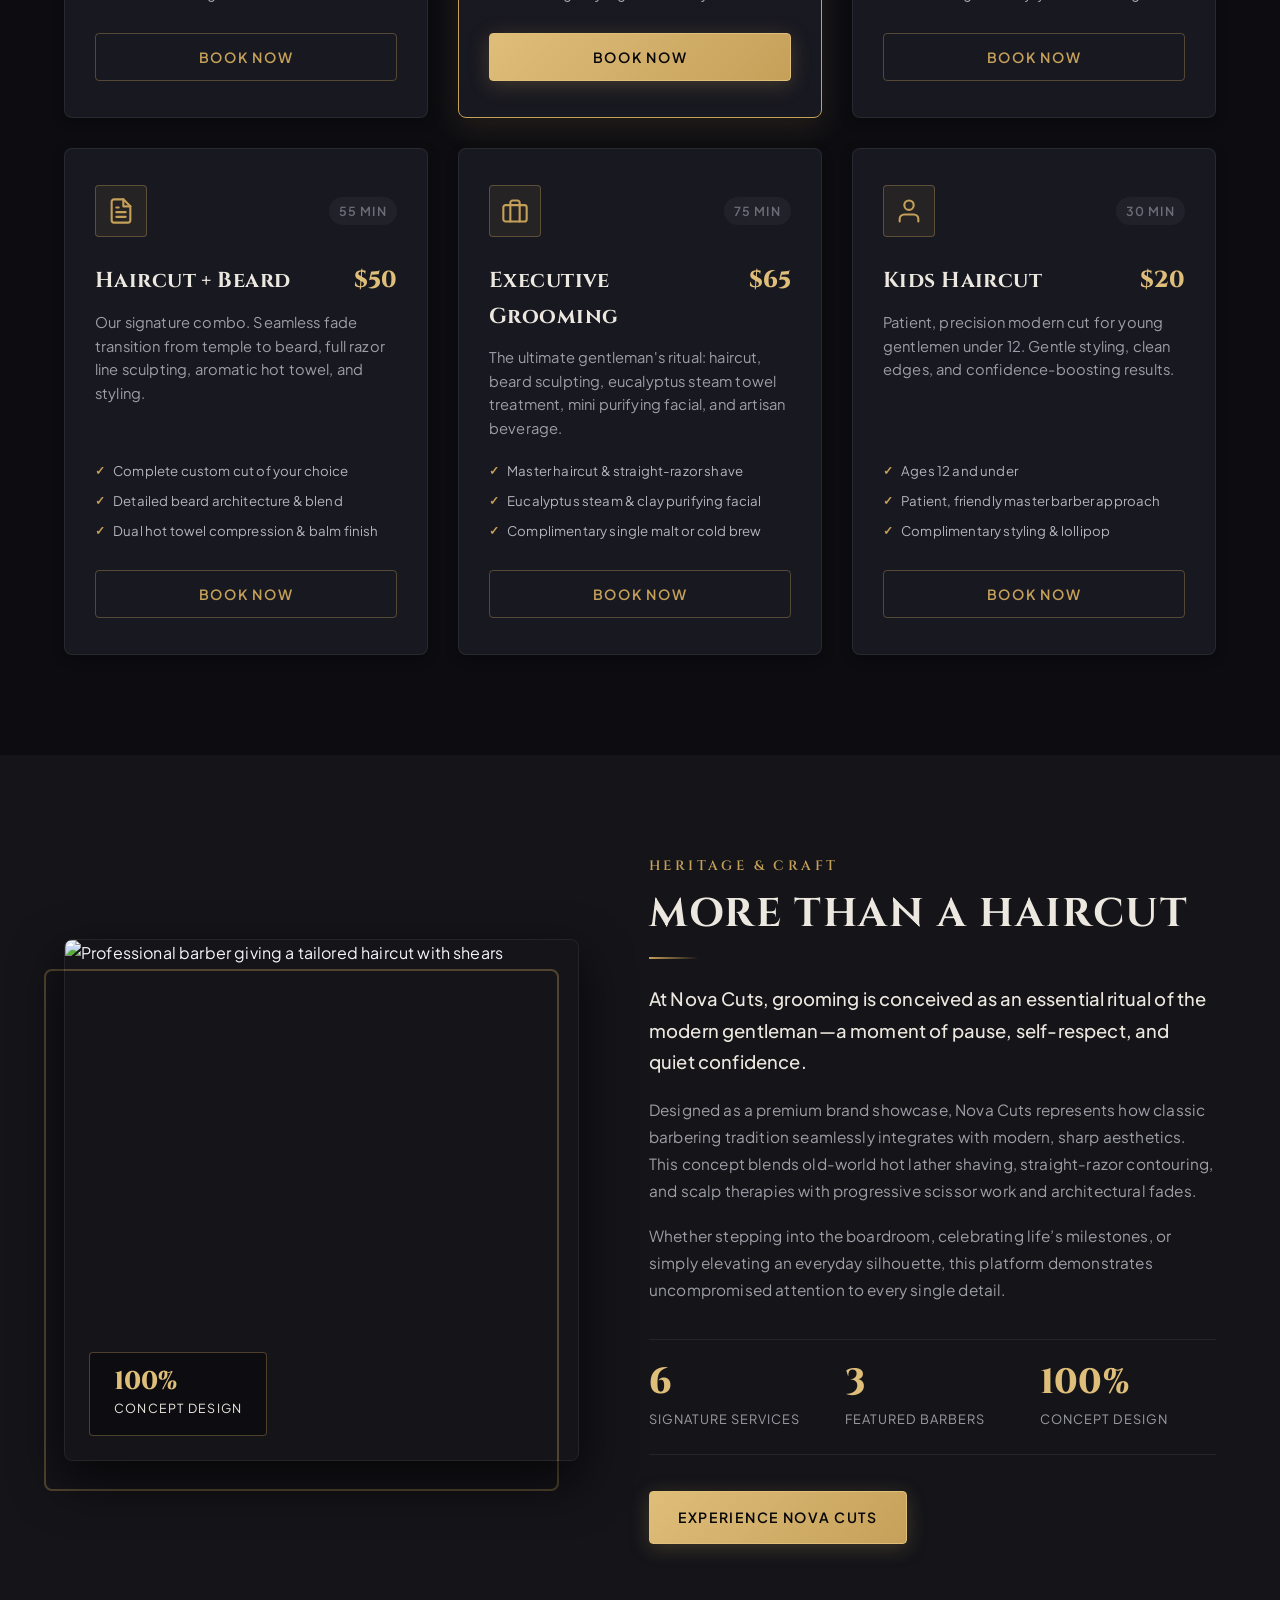
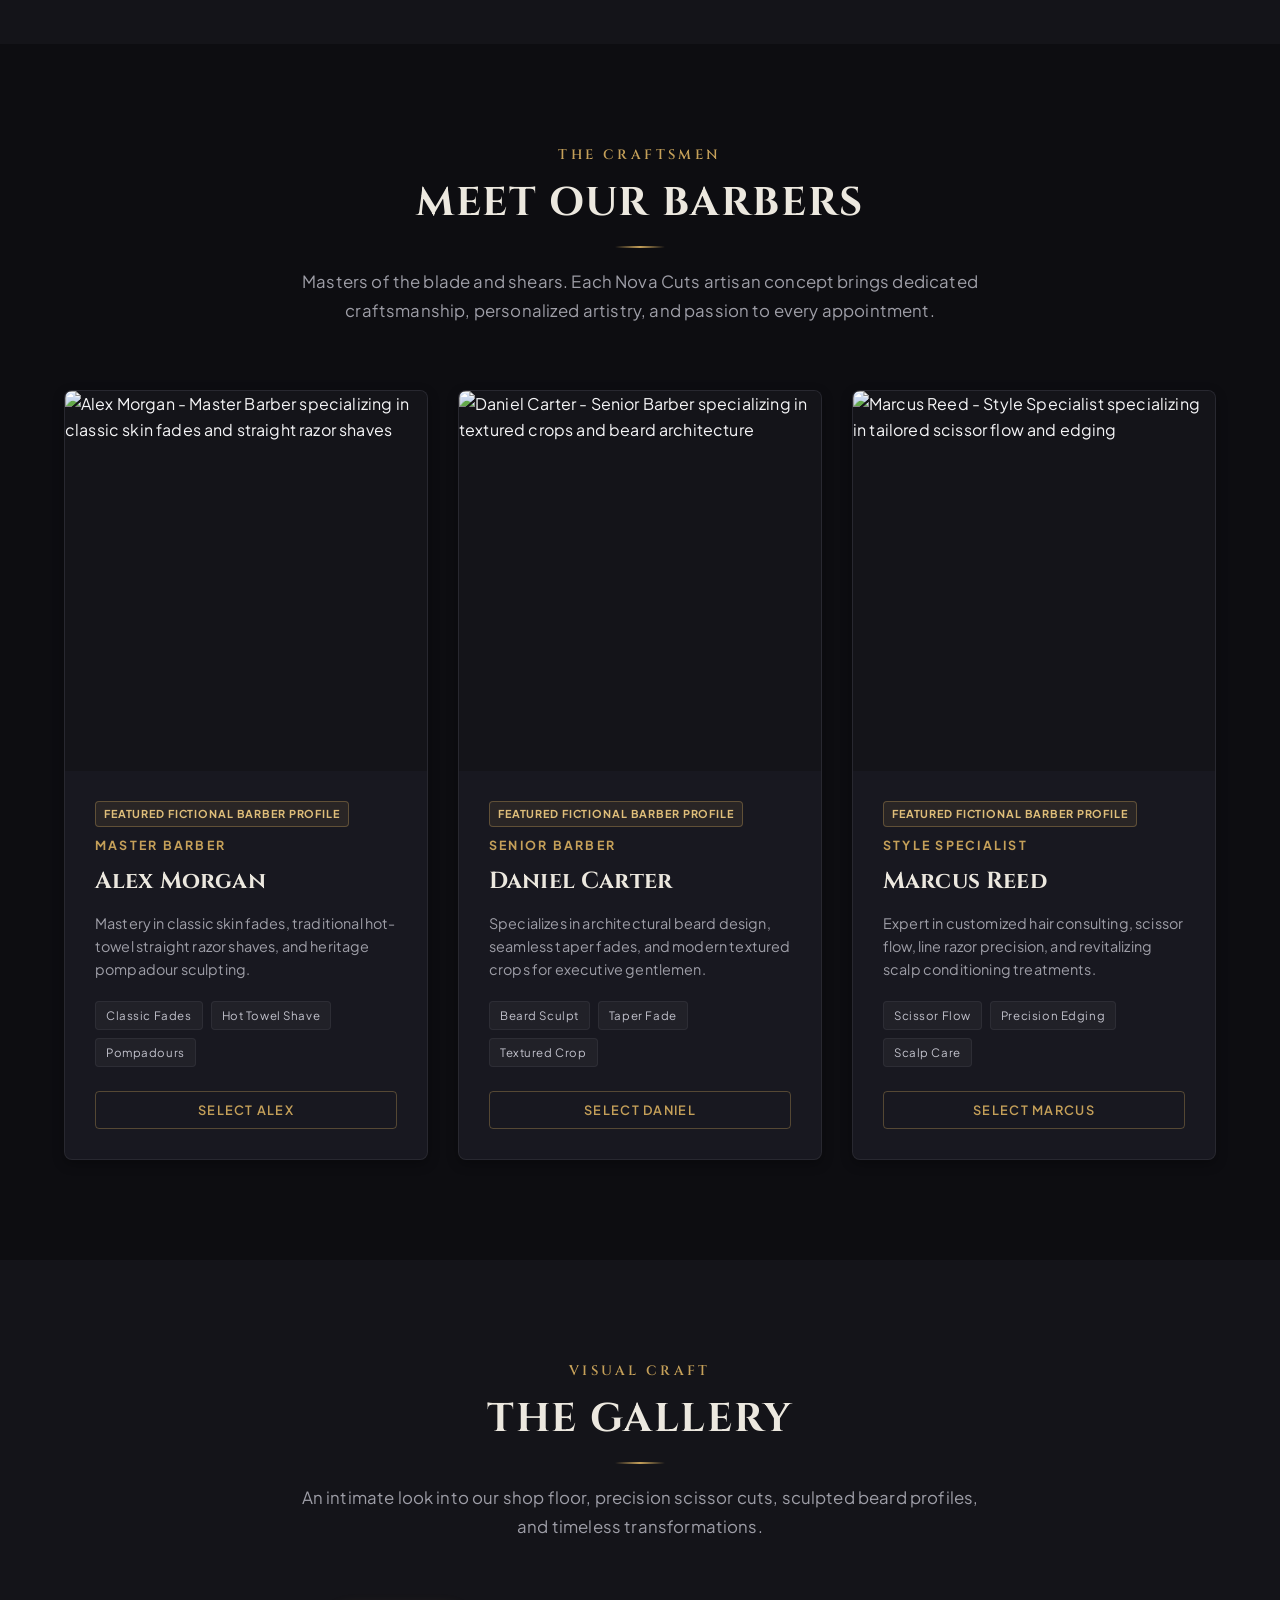
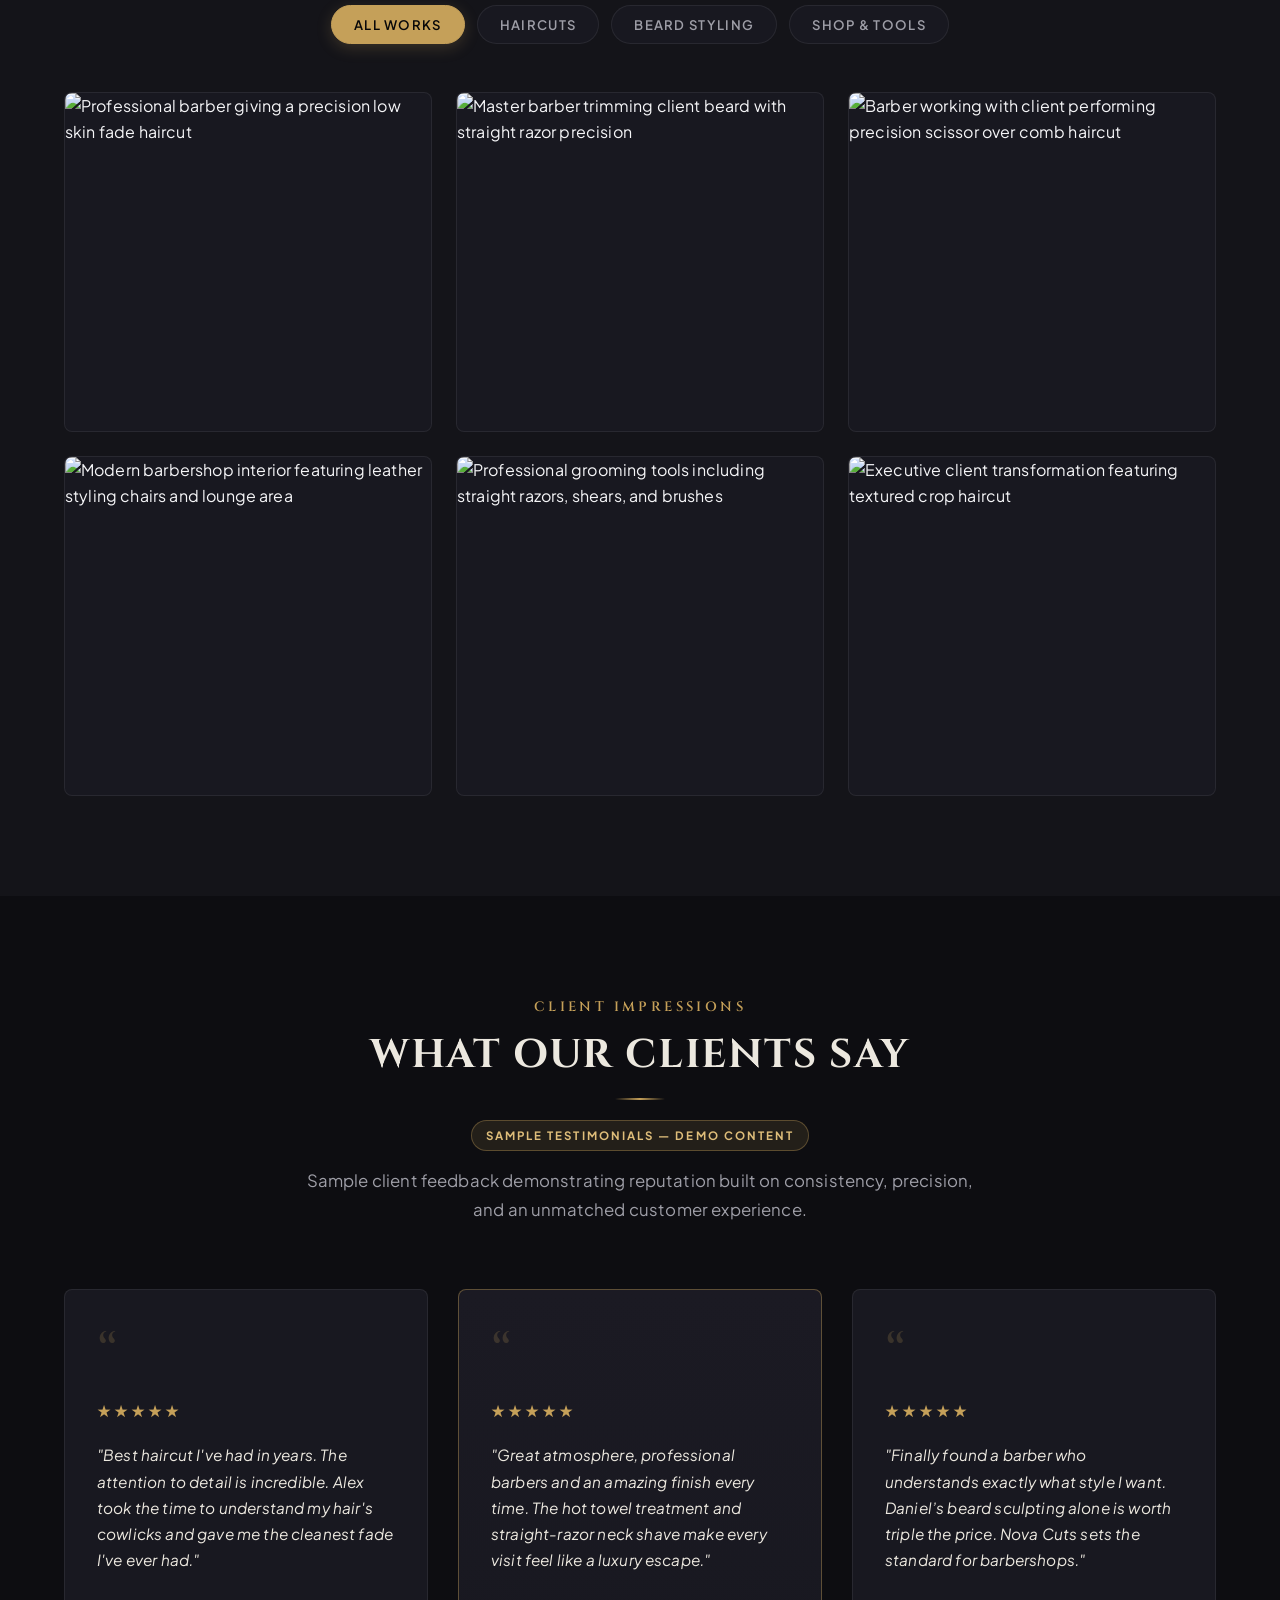
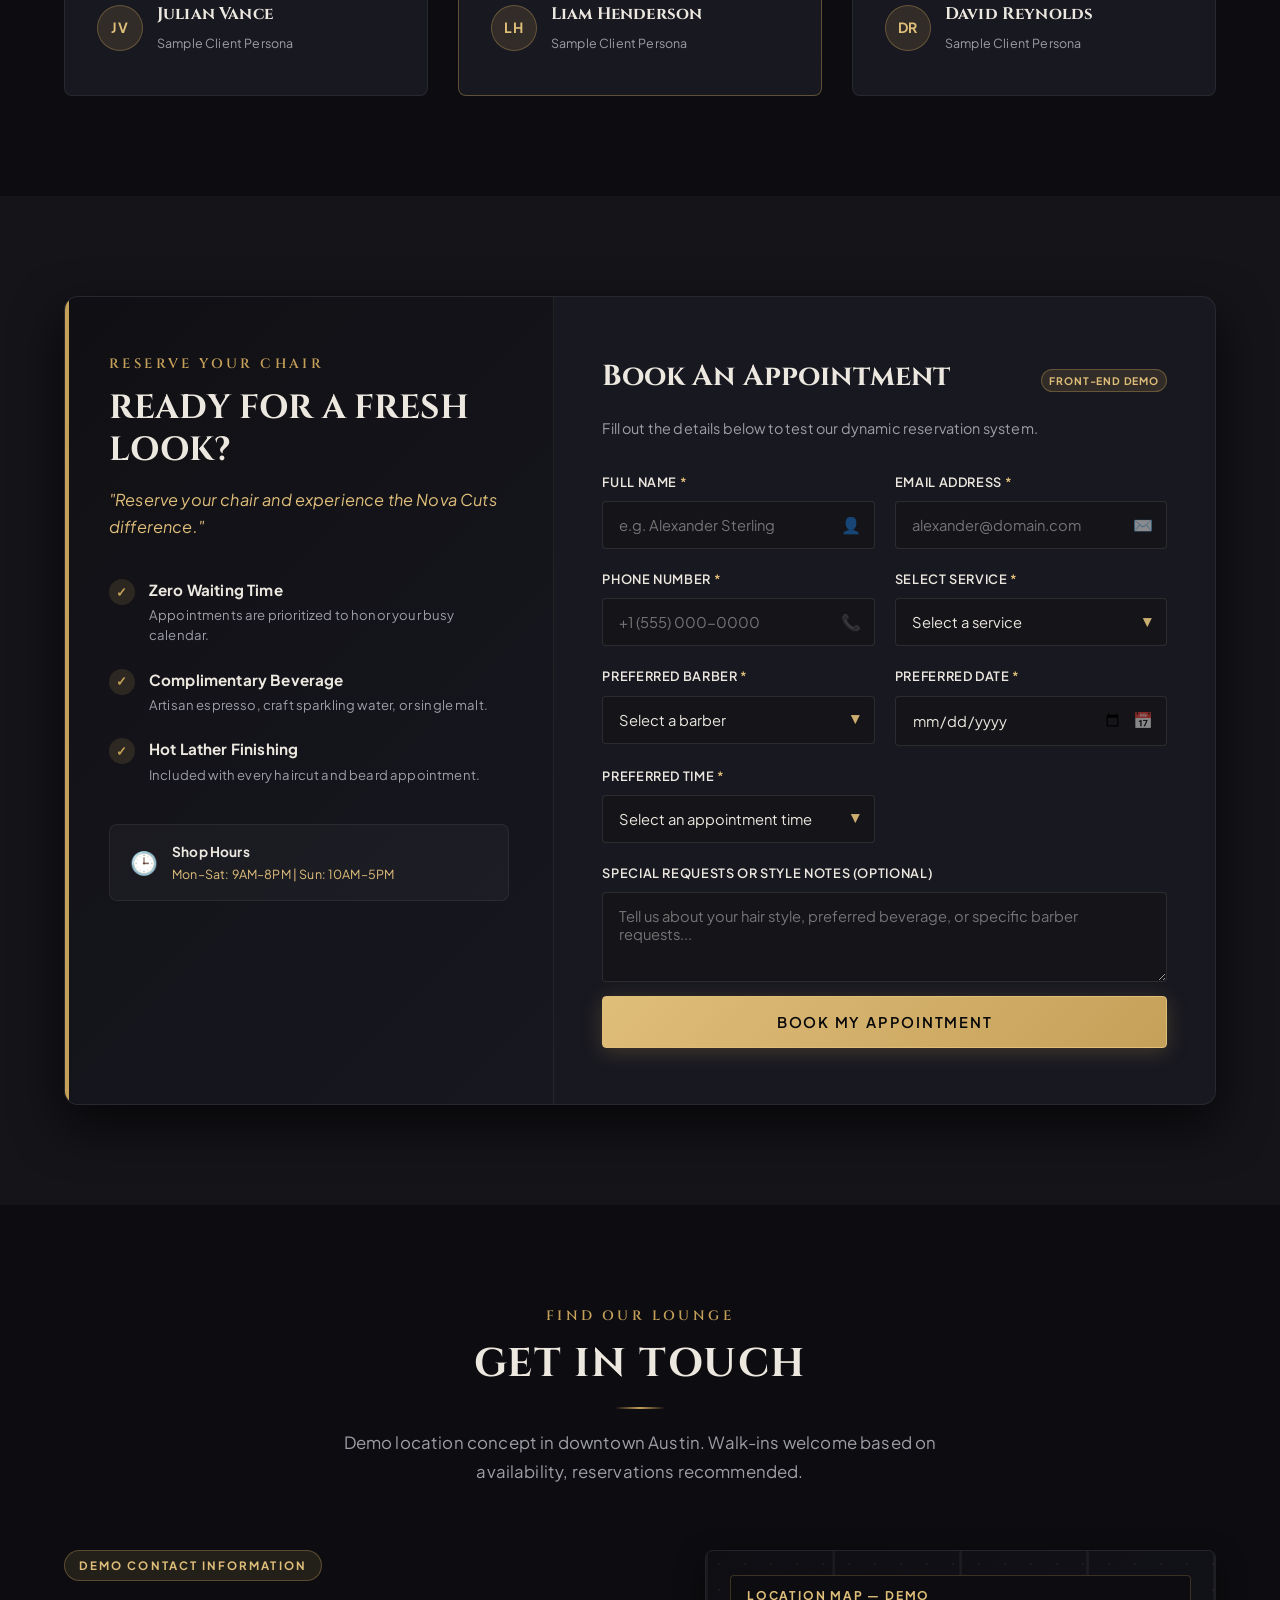
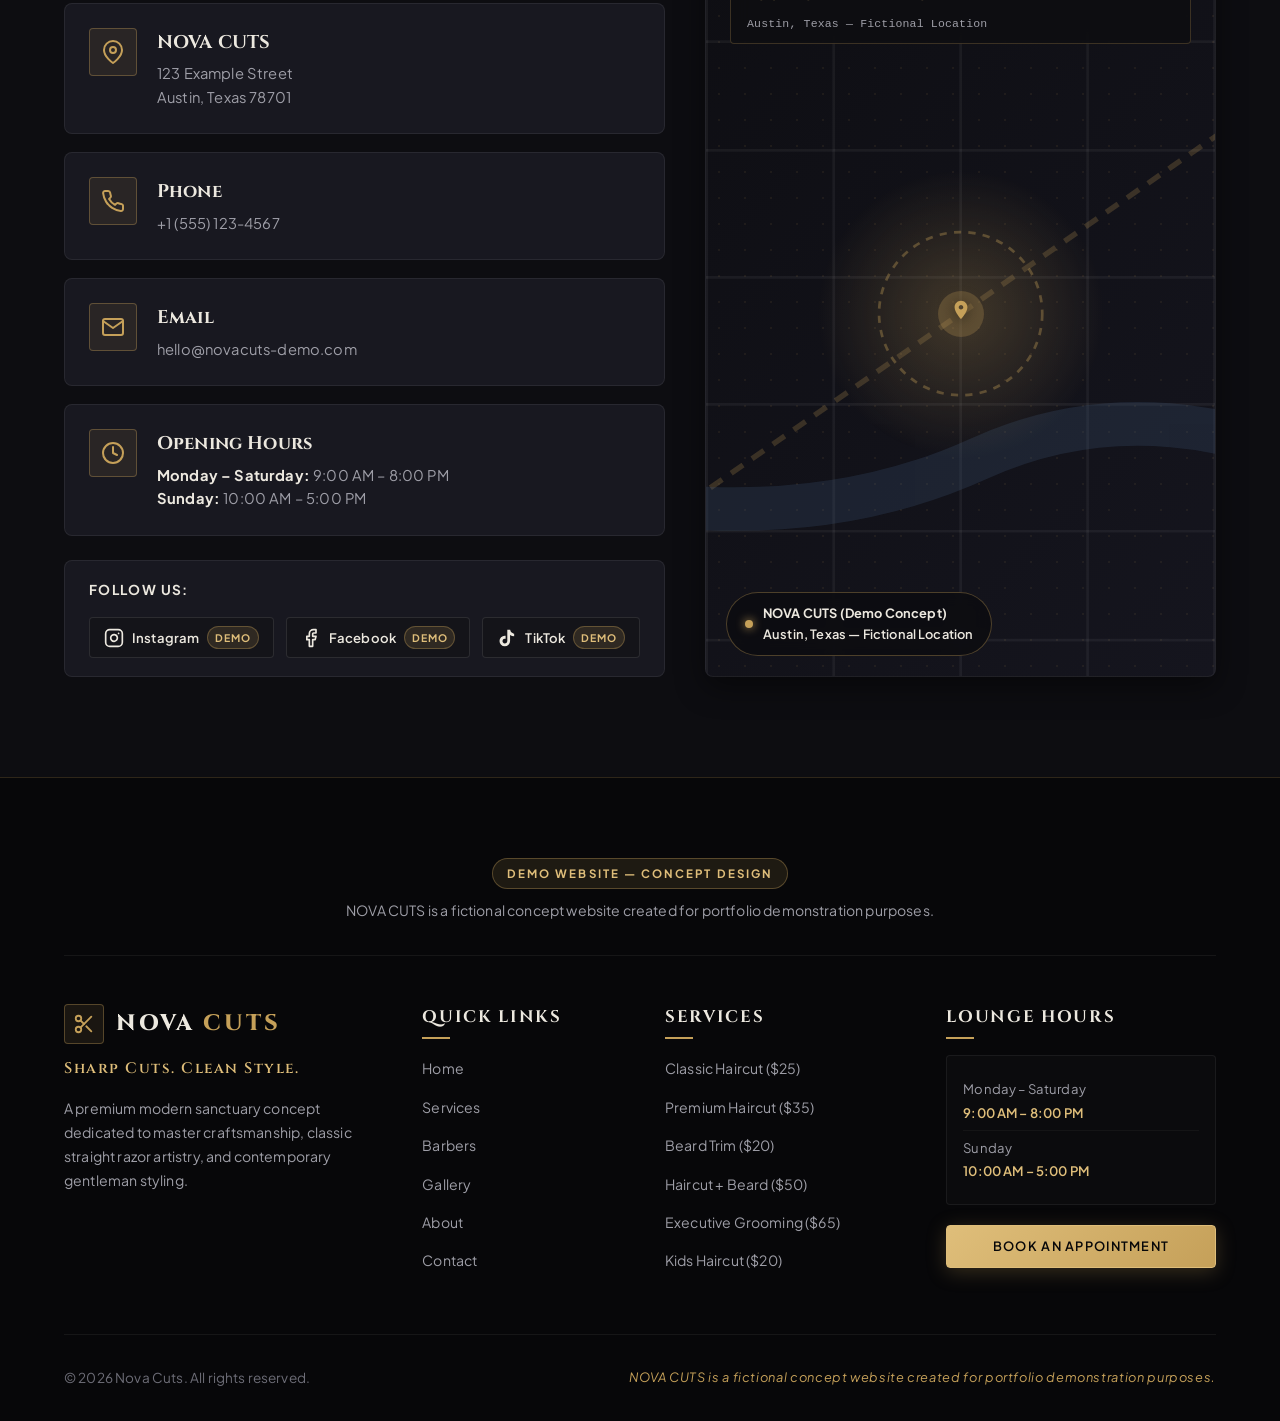
==== commit fcbcfc20: "Complete final audit: exact 7-field validation, dynamic NC-DEMO-XXXX reference ID, demo labels, and " ====
--- a/index.html
+++ b/index.html
@@ -150,7 +150,7 @@
           <div class="hero-stat-item">
             <span class="stat-number">3</span>
             <div class="stat-rating">
-              <span class="stat-title">Professional Barbers</span>
+              <span class="stat-title">Featured Barbers</span>
               <span class="stat-label">Master Craftsmen Profiles</span>
             </div>
           </div>
@@ -430,7 +430,7 @@
               </div>
               <div class="about-stat-box">
                 <span class="about-stat-number counter" data-target="3">3</span>
-                <span class="about-stat-desc">Professional Barbers</span>
+                <span class="about-stat-desc">Featured Barbers</span>
               </div>
               <div class="about-stat-box">
                 <span class="about-stat-number">100%</span>
@@ -454,7 +454,7 @@
           <h2 class="section-title">Meet Our Barbers</h2>
           <div class="title-accent-line"></div>
           <p class="section-subtitle">
-            Masters of the blade and shears. Each Nova Cuts artisan concept brings years of dedicated craftsmanship, personalized artistry, and passion to every appointment.
+            Masters of the blade and shears. Each Nova Cuts artisan concept brings dedicated craftsmanship, personalized artistry, and passion to every appointment.
           </p>
         </div>
 
@@ -477,6 +477,7 @@
               </div>
             </div>
             <div class="barber-details">
+              <span class="demo-barber-tag">Featured fictional barber profile</span>
               <span class="barber-role">Master Barber</span>
               <h3 class="barber-name">Alex Morgan</h3>
               <p class="barber-bio">
@@ -511,6 +512,7 @@
               </div>
             </div>
             <div class="barber-details">
+              <span class="demo-barber-tag">Featured fictional barber profile</span>
               <span class="barber-role">Senior Barber</span>
               <h3 class="barber-name">Daniel Carter</h3>
               <p class="barber-bio">
@@ -545,6 +547,7 @@
               </div>
             </div>
             <div class="barber-details">
+              <span class="demo-barber-tag">Featured fictional barber profile</span>
               <span class="barber-role">Style Specialist</span>
               <h3 class="barber-name">Marcus Reed</h3>
               <p class="barber-bio">
@@ -725,9 +728,12 @@
     <section class="section testimonials-section" id="testimonials">
       <div class="container">
         <div class="section-header text-center reveal-on-scroll">
-          <p class="section-kicker">Client Endorsements</p>
+          <p class="section-kicker">Client Impressions</p>
           <h2 class="section-title">What Our Clients Say</h2>
           <div class="title-accent-line"></div>
+          <div class="testimonials-badge-wrap" style="margin-bottom: 16px;">
+            <span class="demo-badge">Sample Testimonials — Demo Content</span>
+          </div>
           <p class="section-subtitle">
             Sample client feedback demonstrating reputation built on consistency, precision, and an unmatched customer experience.
           </p>
@@ -747,7 +753,7 @@
               <div class="author-avatar">JV</div>
               <div class="author-info">
                 <h4 class="author-name">Julian Vance</h4>
-                <span class="author-tag">Tech Executive • Austin, TX</span>
+                <span class="author-tag">Sample Client Persona</span>
               </div>
             </div>
           </article>
@@ -765,7 +771,7 @@
               <div class="author-avatar">LH</div>
               <div class="author-info">
                 <h4 class="author-name">Liam Henderson</h4>
-                <span class="author-tag">Architect • Regular Client</span>
+                <span class="author-tag">Sample Client Persona</span>
               </div>
             </div>
           </article>
@@ -783,7 +789,7 @@
               <div class="author-avatar">DR</div>
               <div class="author-info">
                 <h4 class="author-name">David Reynolds</h4>
-                <span class="author-tag">Creative Director • Austin, TX</span>
+                <span class="author-tag">Sample Client Persona</span>
               </div>
             </div>
           </article>
@@ -792,7 +798,7 @@
     </section>
 
     <!-- ==================== APPOINTMENT / BOOKING SECTION ==================== -->
-    <section class="section booking-section" id="booking">
+    <section class="section booking-section" id="booking" tabindex="-1">
       <div class="container">
         <div class="booking-wrapper reveal-on-scroll">
           <!-- Left Visual Column -->
@@ -849,41 +855,41 @@
             <form id="appointmentForm" class="appointment-form" novalidate>
               <div class="form-grid">
                 <!-- Name Field -->
-                <div class="form-group">
+                <div class="form-group" id="group-fullName">
                   <label for="fullName">Full Name <span class="required">*</span></label>
                   <div class="input-with-icon">
-                    <input type="text" id="fullName" name="fullName" placeholder="e.g. Alexander Sterling" required autocomplete="name">
+                    <input type="text" id="fullName" name="fullName" placeholder="e.g. Alexander Sterling" required autocomplete="name" aria-required="true" aria-describedby="nameError" aria-invalid="false">
                     <span class="input-icon">👤</span>
                   </div>
-                  <small class="error-msg" id="nameError">Please enter your full name.</small>
+                  <small class="error-msg" id="nameError" role="alert">Please enter your full name.</small>
                 </div>
 
                 <!-- Email Field -->
-                <div class="form-group">
+                <div class="form-group" id="group-emailAddress">
                   <label for="emailAddress">Email Address <span class="required">*</span></label>
                   <div class="input-with-icon">
-                    <input type="email" id="emailAddress" name="emailAddress" placeholder="alexander@domain.com" required autocomplete="email">
+                    <input type="email" id="emailAddress" name="emailAddress" placeholder="alexander@domain.com" required autocomplete="email" aria-required="true" aria-describedby="emailError" aria-invalid="false">
                     <span class="input-icon">✉️</span>
                   </div>
-                  <small class="error-msg" id="emailError">Please enter a valid email address.</small>
+                  <small class="error-msg" id="emailError" role="alert">Please enter a valid email address.</small>
                 </div>
 
                 <!-- Phone Field -->
-                <div class="form-group">
+                <div class="form-group" id="group-phoneNumber">
                   <label for="phoneNumber">Phone Number <span class="required">*</span></label>
                   <div class="input-with-icon">
-                    <input type="tel" id="phoneNumber" name="phoneNumber" placeholder="+1 (555) 000-0000" required autocomplete="tel">
+                    <input type="tel" id="phoneNumber" name="phoneNumber" placeholder="+1 (555) 000-0000" required autocomplete="tel" aria-required="true" aria-describedby="phoneError" aria-invalid="false">
                     <span class="input-icon">📞</span>
                   </div>
-                  <small class="error-msg" id="phoneError">Please enter a valid phone number (10+ digits).</small>
+                  <small class="error-msg" id="phoneError" role="alert">Please enter a valid phone number.</small>
                 </div>
 
                 <!-- Service Selection -->
-                <div class="form-group">
+                <div class="form-group" id="group-selectService">
                   <label for="selectService">Select Service <span class="required">*</span></label>
                   <div class="input-with-icon select-wrapper">
-                    <select id="selectService" name="selectService" required>
-                      <option value="" disabled selected>Choose your service...</option>
+                    <select id="selectService" name="selectService" required aria-required="true" aria-describedby="serviceError" aria-invalid="false">
+                      <option value="" disabled selected>Select a service</option>
                       <option value="Classic Haircut">Classic Haircut — $25 (30 min)</option>
                       <option value="Premium Haircut">Premium Haircut — $35 (45 min)</option>
                       <option value="Beard Trim">Beard Trim — $20 (25 min)</option>
@@ -893,39 +899,40 @@
                     </select>
                     <span class="input-icon select-arrow">▼</span>
                   </div>
-                  <small class="error-msg" id="serviceError">Please select a service.</small>
+                  <small class="error-msg" id="serviceError" role="alert">Please select a service.</small>
                 </div>
 
                 <!-- Preferred Barber Selection -->
-                <div class="form-group">
-                  <label for="selectBarber">Preferred Barber</label>
+                <div class="form-group" id="group-selectBarber">
+                  <label for="selectBarber">Preferred Barber <span class="required">*</span></label>
                   <div class="input-with-icon select-wrapper">
-                    <select id="selectBarber" name="selectBarber">
-                      <option value="First Available Barber" selected>Any Available Barber (Quickest)</option>
+                    <select id="selectBarber" name="selectBarber" required aria-required="true" aria-describedby="barberError" aria-invalid="false">
+                      <option value="" disabled selected>Select a barber</option>
                       <option value="Alex Morgan">Alex Morgan — Master Barber</option>
                       <option value="Daniel Carter">Daniel Carter — Senior Barber</option>
                       <option value="Marcus Reed">Marcus Reed — Style Specialist</option>
                     </select>
                     <span class="input-icon select-arrow">▼</span>
                   </div>
+                  <small class="error-msg" id="barberError" role="alert">Please select a barber.</small>
                 </div>
 
                 <!-- Preferred Date -->
-                <div class="form-group">
+                <div class="form-group" id="group-bookingDate">
                   <label for="bookingDate">Preferred Date <span class="required">*</span></label>
                   <div class="input-with-icon">
-                    <input type="date" id="bookingDate" name="bookingDate" required>
+                    <input type="date" id="bookingDate" name="bookingDate" required aria-required="true" aria-describedby="dateError" aria-invalid="false">
                     <span class="input-icon">📅</span>
                   </div>
-                  <small class="error-msg" id="dateError">Please select a future date.</small>
+                  <small class="error-msg" id="dateError" role="alert">Please select an appointment date.</small>
                 </div>
 
                 <!-- Preferred Time -->
-                <div class="form-group">
+                <div class="form-group" id="group-bookingTime">
                   <label for="bookingTime">Preferred Time <span class="required">*</span></label>
                   <div class="input-with-icon select-wrapper">
-                    <select id="bookingTime" name="bookingTime" required>
-                      <option value="" disabled selected>Select a time slot...</option>
+                    <select id="bookingTime" name="bookingTime" required aria-required="true" aria-describedby="timeError" aria-invalid="false">
+                      <option value="" disabled selected>Select an appointment time</option>
                       <option value="09:00 AM">09:00 AM (Morning)</option>
                       <option value="10:00 AM">10:00 AM (Morning)</option>
                       <option value="11:30 AM">11:30 AM (Late Morning)</option>
@@ -937,7 +944,7 @@
                     </select>
                     <span class="input-icon select-arrow">▼</span>
                   </div>
-                  <small class="error-msg" id="timeError">Please select a time slot.</small>
+                  <small class="error-msg" id="timeError" role="alert">Please select an appointment time.</small>
                 </div>
               </div>
 
@@ -954,42 +961,42 @@
               </button>
             </form>
 
-            <!-- Dynamic Success Confirmation Box (Client-Ready Portfolio Output) -->
-            <div class="booking-success-box" id="bookingSuccessBox" style="display: none;" role="region" aria-live="polite">
+            <!-- Dynamic Success Confirmation Box (HIDDEN by default, populated purely on valid submit) -->
+            <div class="booking-success-box" id="bookingSuccessBox" style="display: none;" role="region" aria-live="polite" aria-labelledby="confirmationHeading">
               <div class="success-icon-ring">
                 <svg viewBox="0 0 24 24" width="32" height="32" fill="none" stroke="currentColor" stroke-width="2.5" stroke-linecap="round" stroke-linejoin="round">
                   <polyline points="20 6 9 17 4 12"></polyline>
                 </svg>
               </div>
-              <h3 class="success-title">Appointment Request Received</h3>
+              <h3 class="success-title" id="confirmationHeading">Appointment Request Received</h3>
               <p class="success-desc">
-                Thank you, <strong id="successClientName">Guest</strong>. Here is the summary of your requested demo booking:
+                Thank you, <strong id="successClientName"></strong>. Here is the summary of your requested demo booking:
               </p>
               
               <div class="confirmation-ticket">
                 <div class="ticket-row">
                   <span class="ticket-label">Name:</span>
-                  <span class="ticket-val" id="successClientNameDisplay">Alexander Sterling</span>
+                  <span class="ticket-val" id="successClientNameDisplay"></span>
                 </div>
                 <div class="ticket-row">
                   <span class="ticket-label">Service:</span>
-                  <span class="ticket-val" id="successService">Classic Haircut</span>
+                  <span class="ticket-val" id="successService"></span>
                 </div>
                 <div class="ticket-row">
                   <span class="ticket-label">Barber:</span>
-                  <span class="ticket-val" id="successBarber">Alex Morgan</span>
+                  <span class="ticket-val" id="successBarber"></span>
                 </div>
                 <div class="ticket-row">
                   <span class="ticket-label">Date:</span>
-                  <span class="ticket-val" id="successDate">Nov 14, 2026</span>
+                  <span class="ticket-val" id="successDate"></span>
                 </div>
                 <div class="ticket-row">
                   <span class="ticket-label">Time:</span>
-                  <span class="ticket-val" id="successTime">11:30 AM</span>
+                  <span class="ticket-val" id="successTime"></span>
                 </div>
                 <div class="ticket-row">
-                  <span class="ticket-label">Demo Reference:</span>
-                  <span class="ticket-val gold-text" id="successRefCode">#NC-DEMO-8492</span>
+                  <span class="ticket-label">Reference:</span>
+                  <span class="ticket-val gold-text" id="successRefCode"></span>
                 </div>
               </div>
 
@@ -1179,15 +1186,15 @@
               <!-- Map Header Badge -->
               <div class="map-top-bar">
                 <span class="map-badge-kicker">LOCATION MAP — DEMO</span>
-                <span class="map-coordinates">30.2672° N, 97.7431° W</span>
+                <span class="map-coordinates">Austin, Texas — Fictional Location</span>
               </div>
 
               <!-- Map Overlay Info Badge -->
               <div class="map-overlay-badge">
                 <span class="pin-pulse"></span>
                 <div>
-                  <strong>NOVA CUTS (Demo Location)</strong>
-                  <p>123 Example Street, Austin, Texas</p>
+                  <strong>NOVA CUTS (Demo Concept)</strong>
+                  <p>Austin, Texas — Fictional Location</p>
                 </div>
               </div>
             </div>
@@ -1203,7 +1210,7 @@
       <!-- Subtle Demo Label Banner -->
       <div class="footer-demo-callout">
         <span class="demo-badge">DEMO WEBSITE — CONCEPT DESIGN</span>
-        <p class="footer-demo-subtext">Nova Cuts is a fictional concept created for portfolio demonstration purposes.</p>
+        <p class="footer-demo-subtext">NOVA CUTS is a fictional concept website created for portfolio demonstration purposes.</p>
       </div>
 
       <div class="footer-top-grid">
@@ -1274,7 +1281,7 @@
 
       <div class="footer-bottom">
         <p class="copyright">© 2026 Nova Cuts. All rights reserved.</p>
-        <p class="footer-disclaimer">Nova Cuts is a fictional concept created for portfolio demonstration purposes.</p>
+        <p class="footer-disclaimer">NOVA CUTS is a fictional concept website created for portfolio demonstration purposes.</p>
       </div>
     </div>
   </footer>
--- a/style.css
+++ b/style.css
@@ -2651,3 +2651,24 @@
     padding: 16px;
   }
 }
+
+.demo-barber-tag {
+  display: inline-block;
+  font-size: 0.68rem;
+  font-weight: 700;
+  letter-spacing: 0.08em;
+  text-transform: uppercase;
+  color: var(--gold-light);
+  background: rgba(197, 160, 89, 0.1);
+  border: 1px solid var(--gold-border);
+  padding: 3px 8px;
+  border-radius: var(--radius-sm);
+  margin-bottom: 8px;
+  align-self: flex-start;
+}
+
+.testimonials-badge-wrap {
+  display: flex;
+  justify-content: center;
+  margin-bottom: 16px;
+}
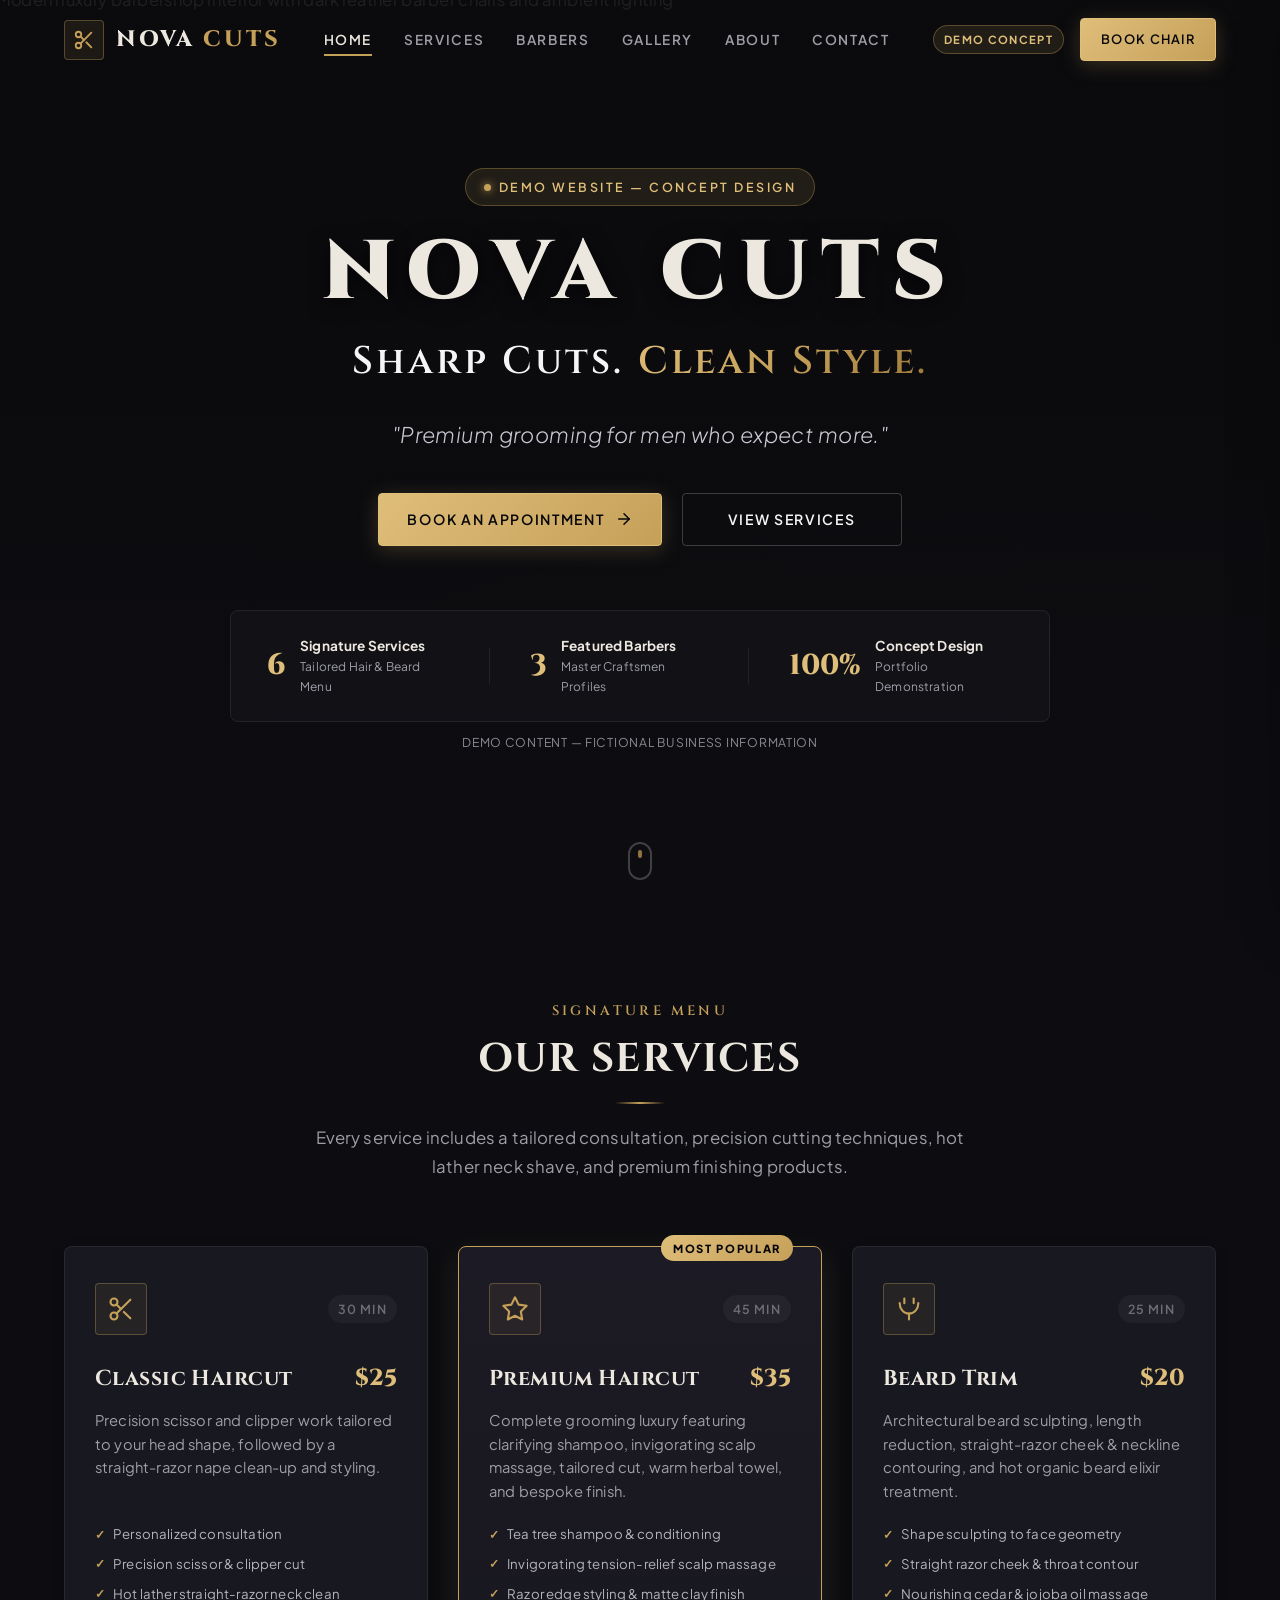
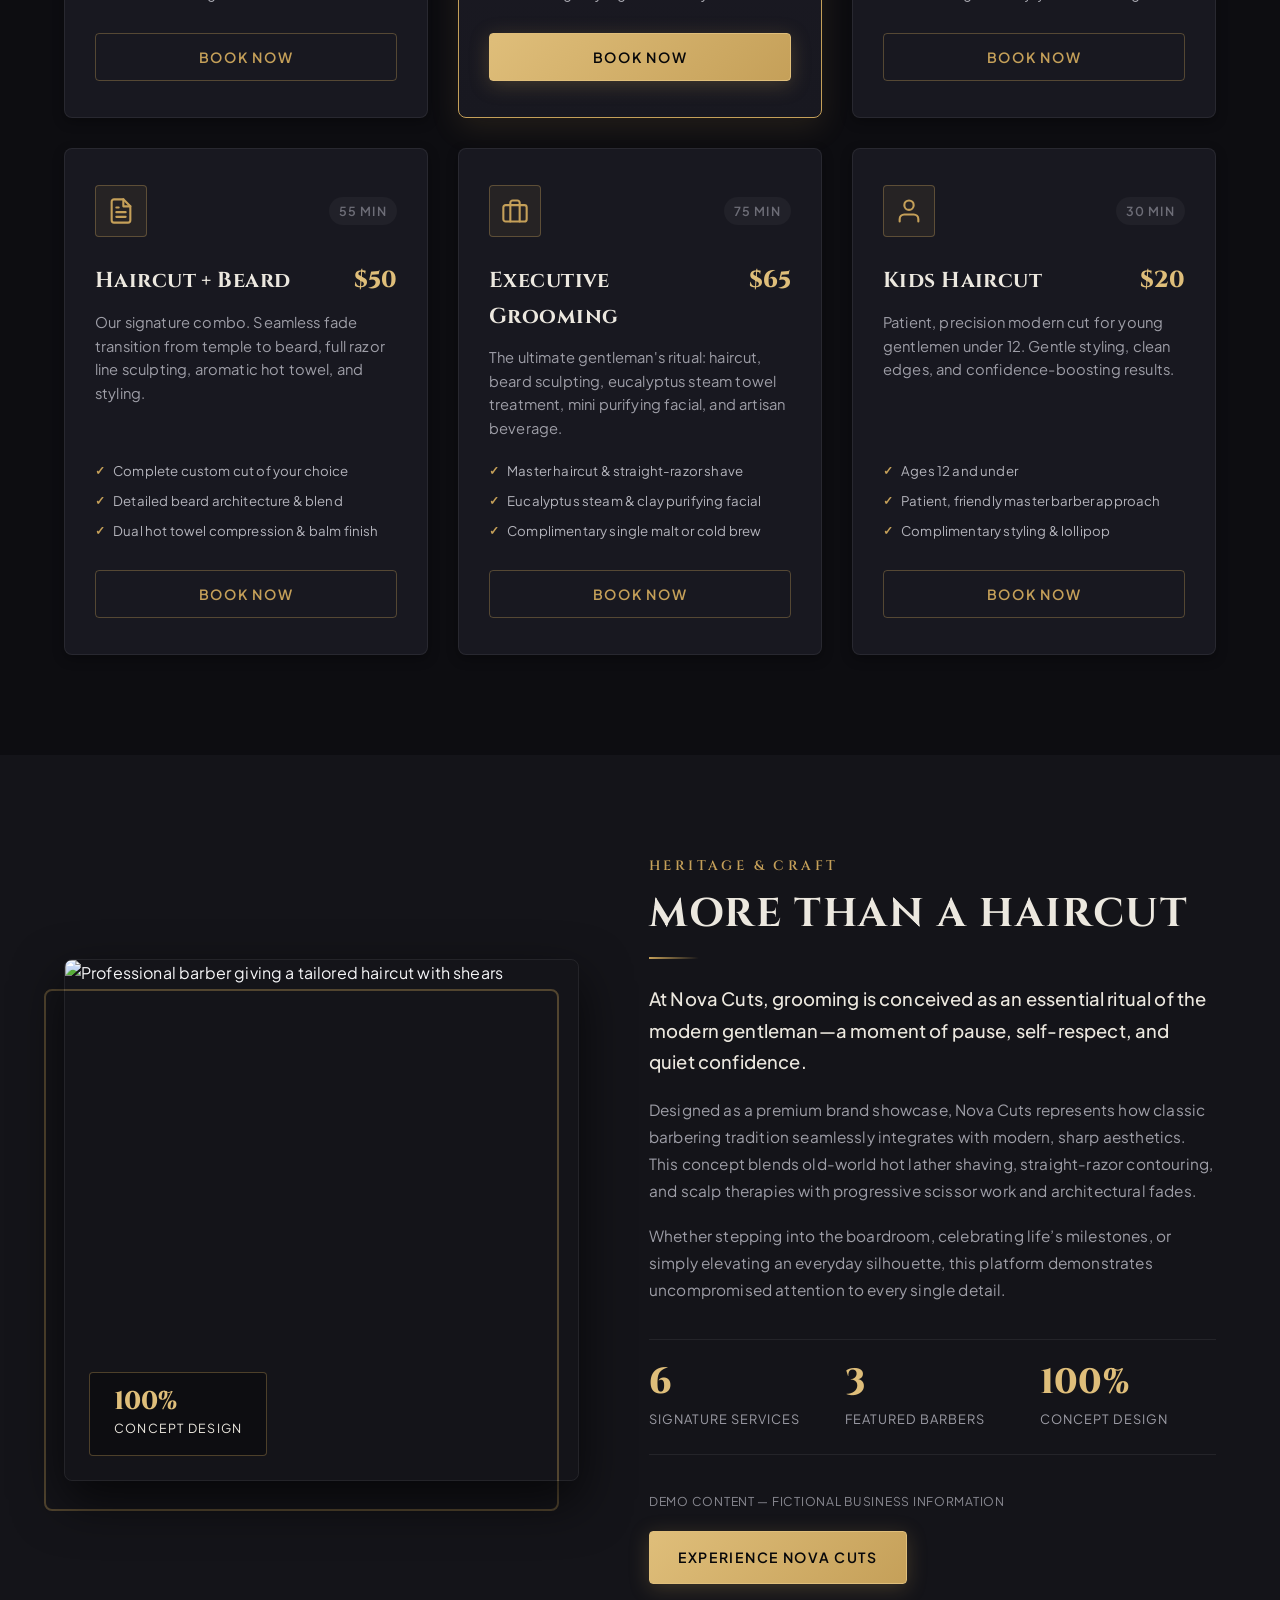
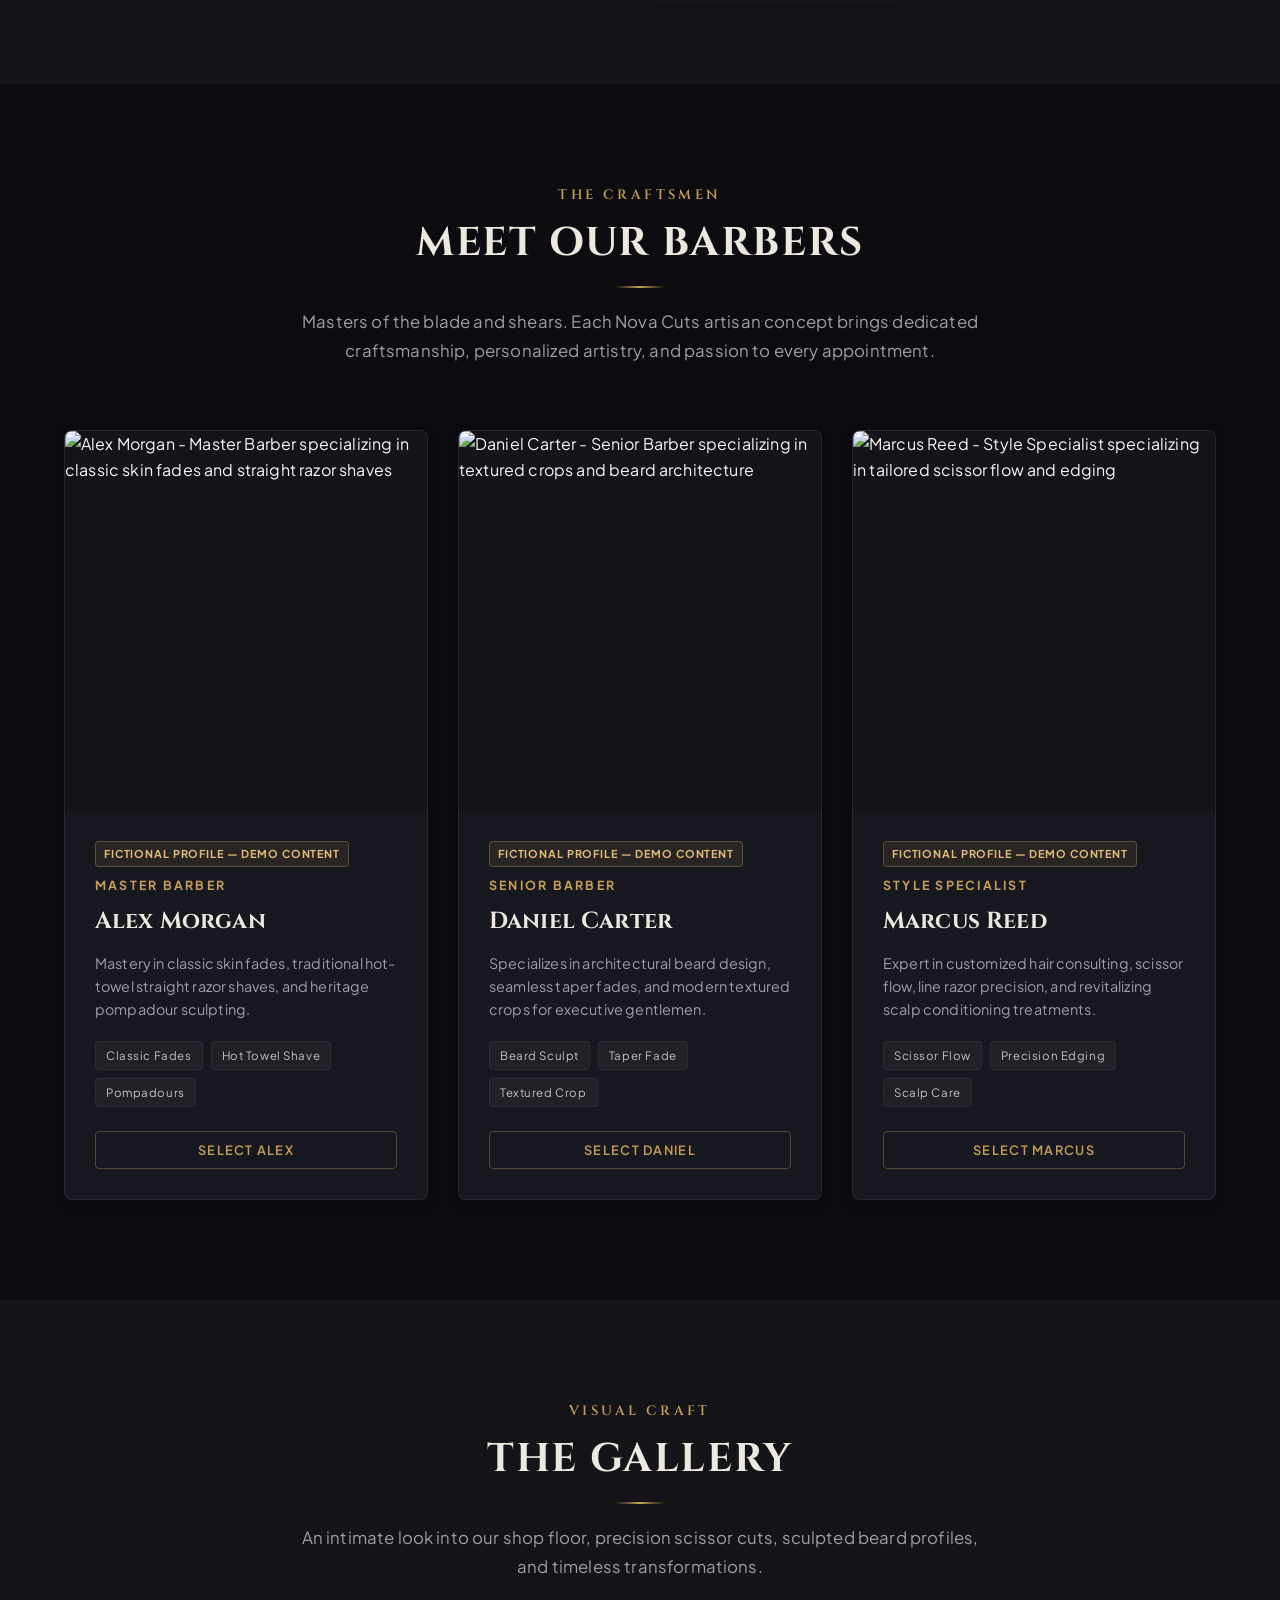
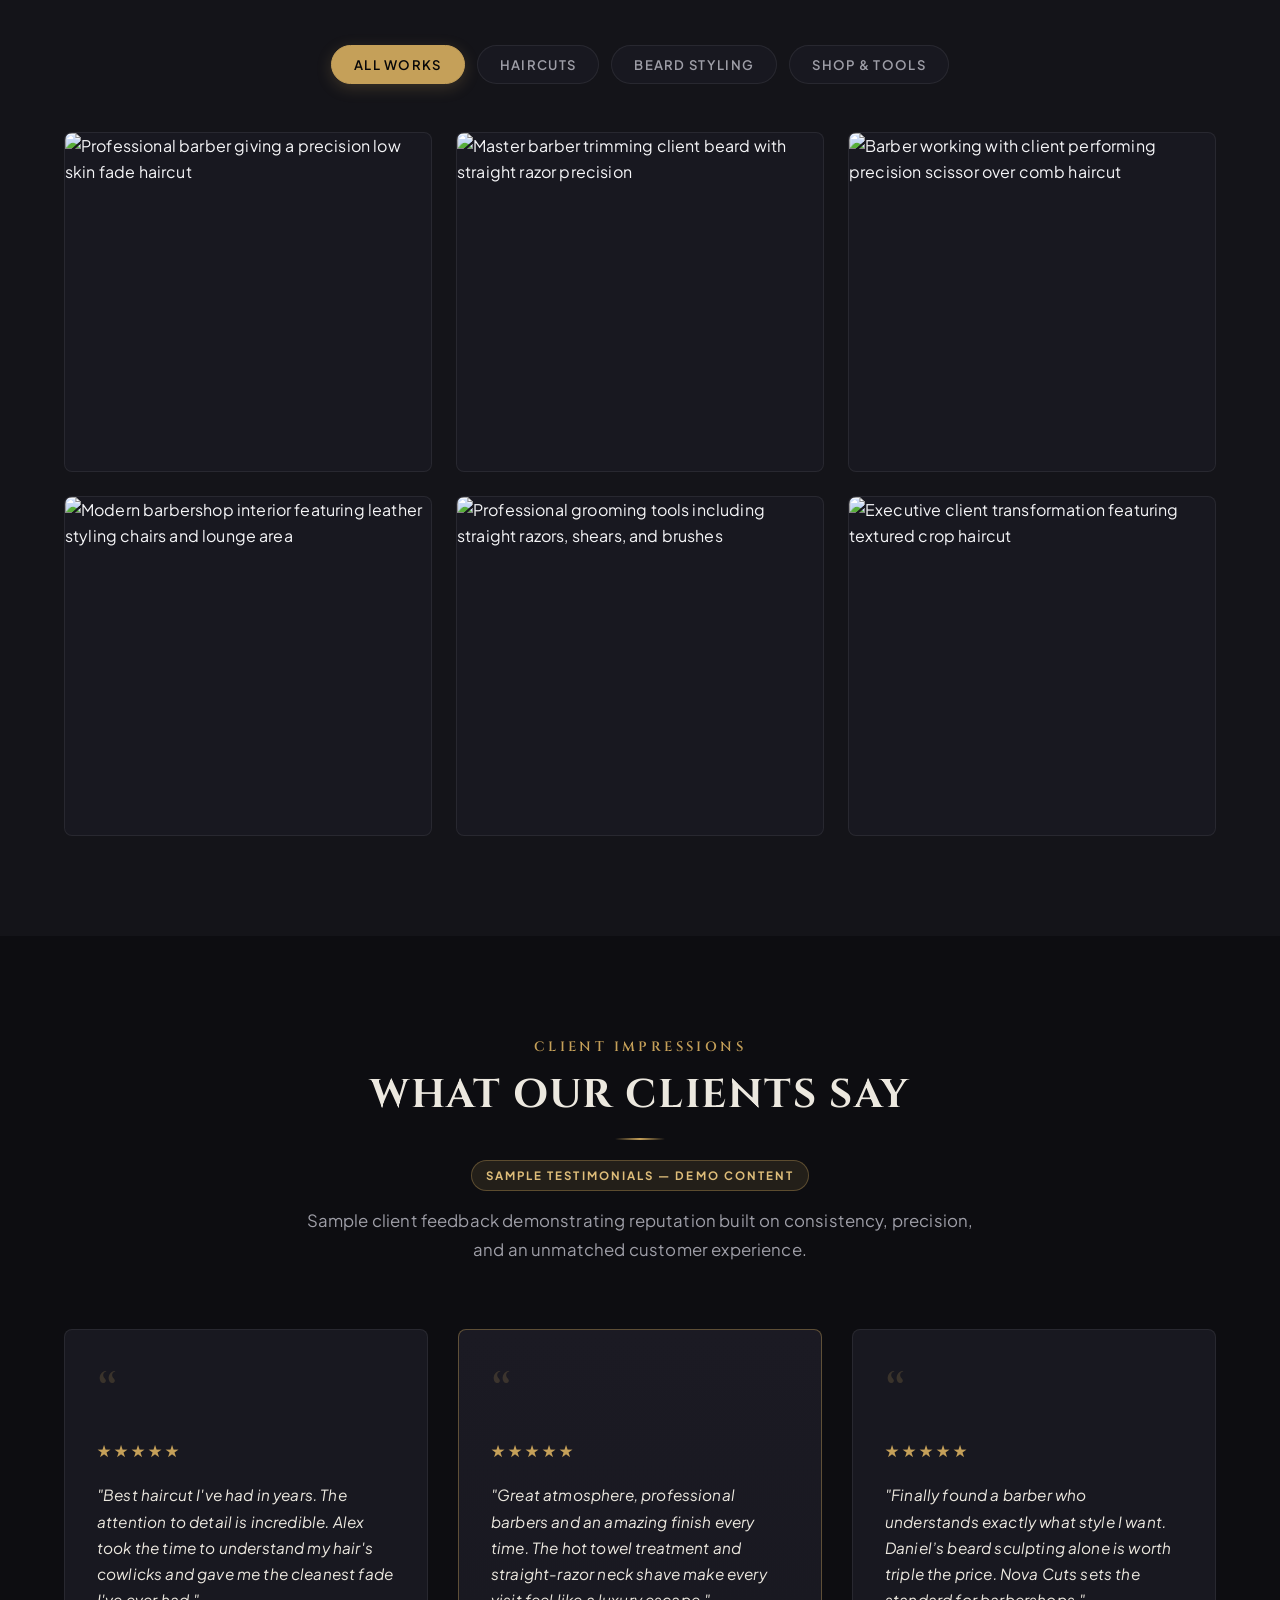
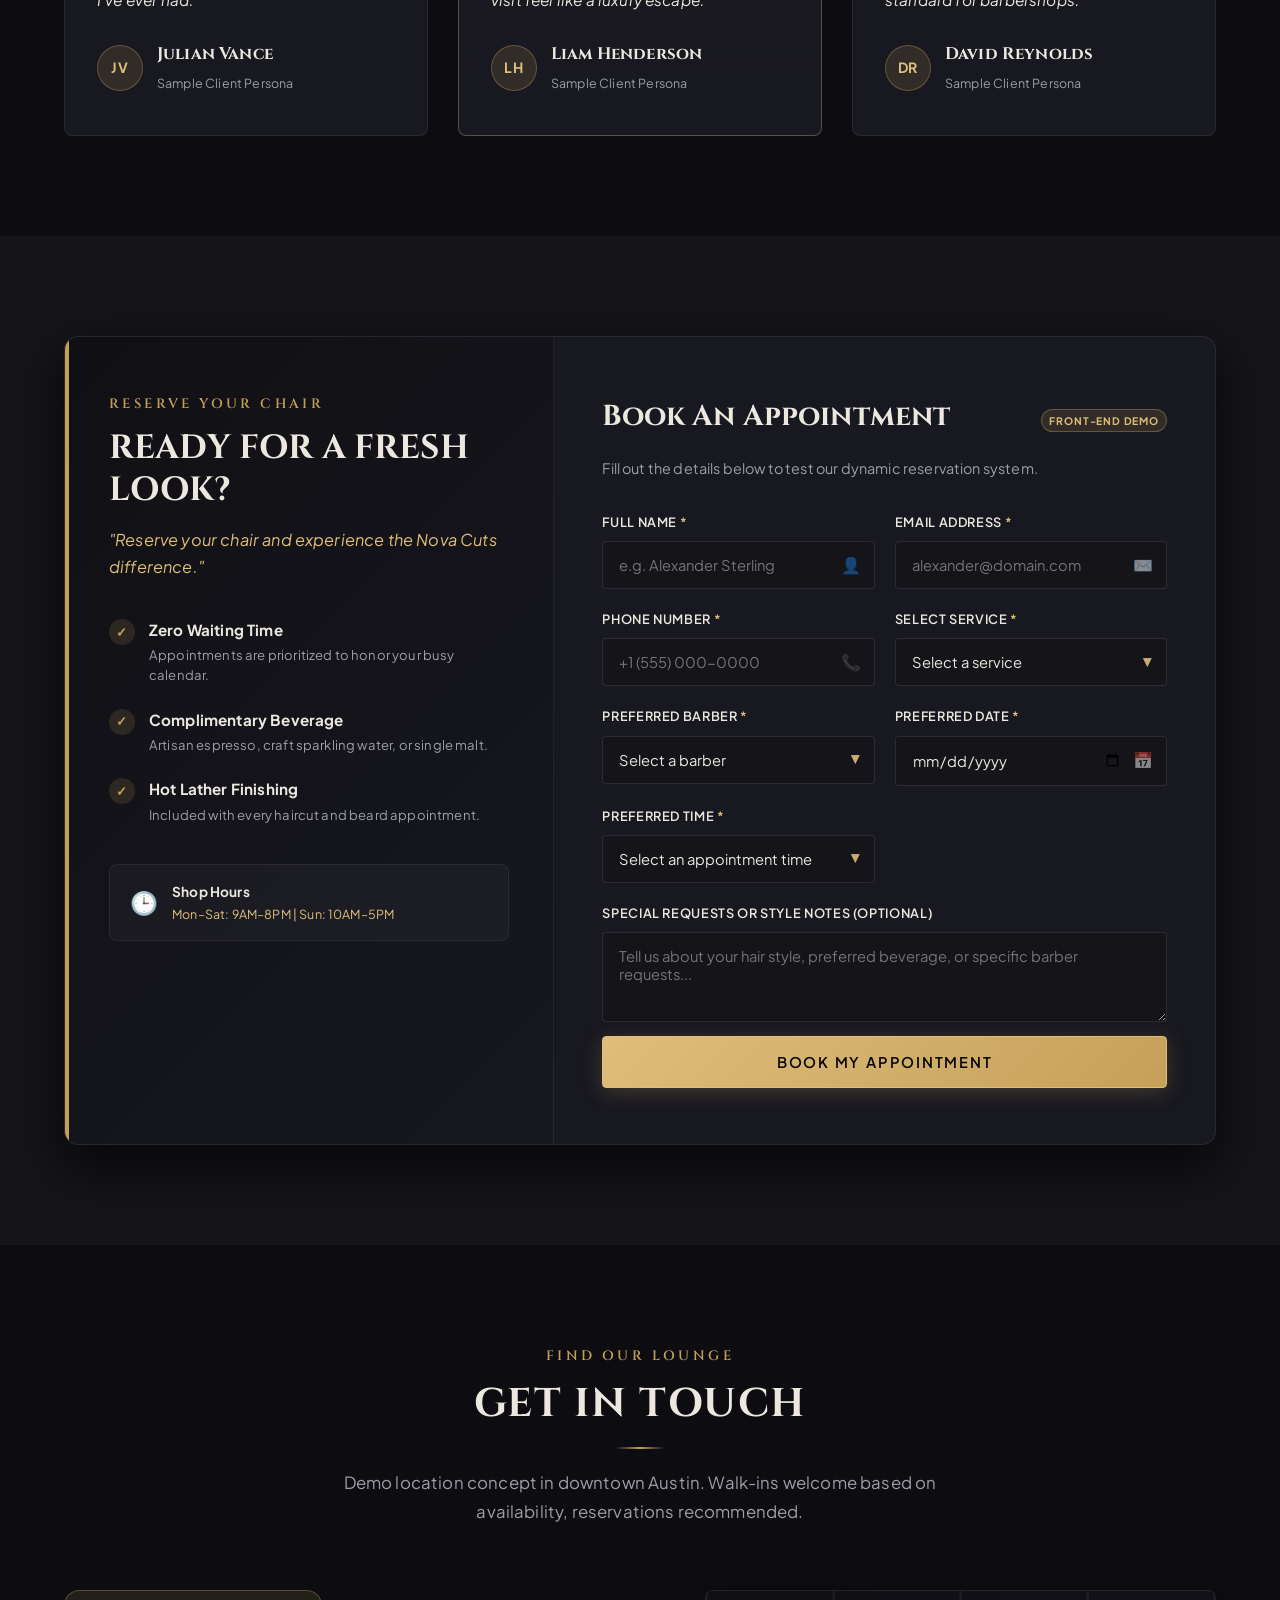
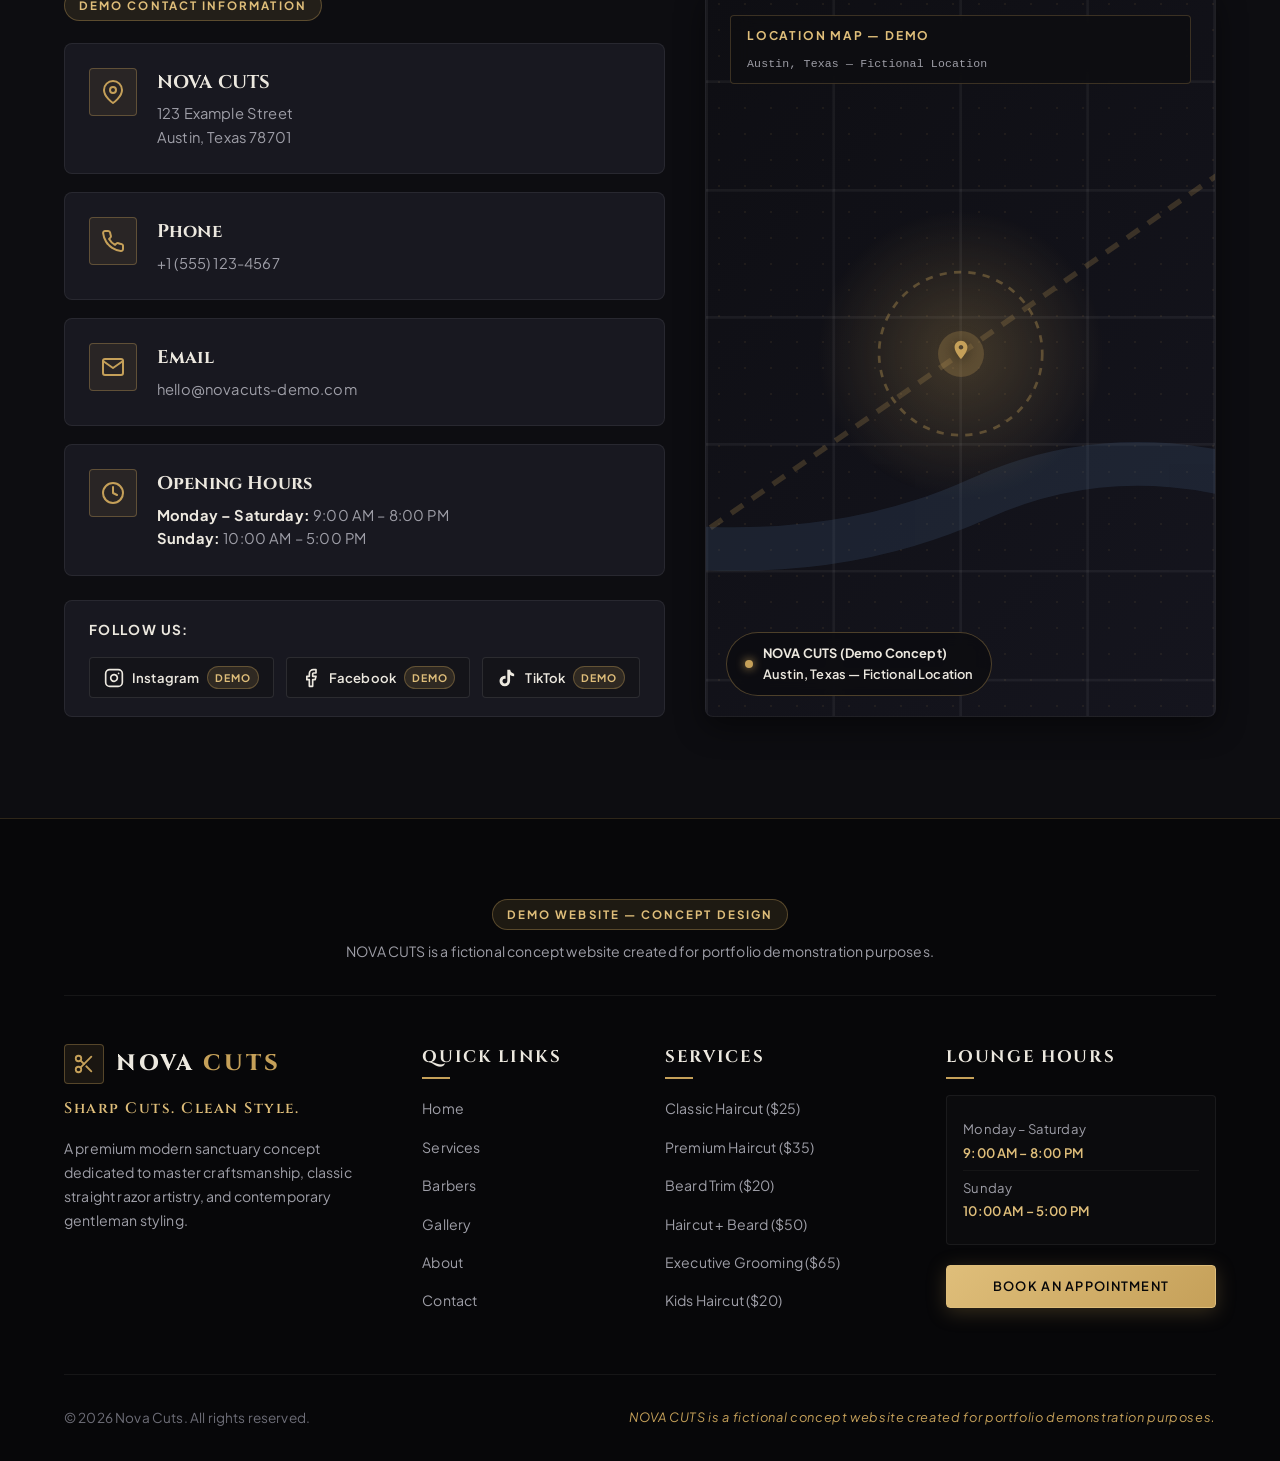
==== commit 620428d6: "Hide confirmation on load in CSS/JS, update barber tags, add stats notices, and bust cache with v2.2" ====
--- a/index.html
+++ b/index.html
@@ -23,7 +23,7 @@
   <link href="https://fonts.googleapis.com/css2?family=Cinzel:wght@500;600;700;800;900&family=Plus+Jakarta+Sans:wght@300;400;500;600;700&display=swap" rel="stylesheet">
   
   <!-- Stylesheet -->
-  <link rel="stylesheet" href="style.css">
+  <link rel="stylesheet" href="style.css?v=2.2">
 </head>
 <body>
 
@@ -163,6 +163,7 @@
             </div>
           </div>
         </div>
+        <p class="stats-demo-notice">Demo content — fictional business information</p>
       </div>
 
       <a href="#services" class="hero-scroll-indicator" aria-label="Scroll down to services">
@@ -437,6 +438,7 @@
                 <span class="about-stat-desc">Concept Design</span>
               </div>
             </div>
+            <p class="stats-demo-notice" style="text-align: left; margin-bottom: 20px;">Demo content — fictional business information</p>
 
             <div class="about-cta-row">
               <a href="#booking" class="btn btn-gold">Experience Nova Cuts</a>
@@ -477,7 +479,7 @@
               </div>
             </div>
             <div class="barber-details">
-              <span class="demo-barber-tag">Featured fictional barber profile</span>
+              <span class="demo-barber-tag">Fictional profile — demo content</span>
               <span class="barber-role">Master Barber</span>
               <h3 class="barber-name">Alex Morgan</h3>
               <p class="barber-bio">
@@ -512,7 +514,7 @@
               </div>
             </div>
             <div class="barber-details">
-              <span class="demo-barber-tag">Featured fictional barber profile</span>
+              <span class="demo-barber-tag">Fictional profile — demo content</span>
               <span class="barber-role">Senior Barber</span>
               <h3 class="barber-name">Daniel Carter</h3>
               <p class="barber-bio">
@@ -547,7 +549,7 @@
               </div>
             </div>
             <div class="barber-details">
-              <span class="demo-barber-tag">Featured fictional barber profile</span>
+              <span class="demo-barber-tag">Fictional profile — demo content</span>
               <span class="barber-role">Style Specialist</span>
               <h3 class="barber-name">Marcus Reed</h3>
               <p class="barber-bio">
@@ -1311,6 +1313,6 @@
   </button>
 
   <!-- JavaScript -->
-  <script src="script.js"></script>
+  <script src="script.js?v=2.2"></script>
 </body>
 </html>
--- a/style.css
+++ b/style.css
@@ -1693,11 +1693,16 @@
   to { transform: rotate(360deg); }
 }
 
-/* Booking Success Confirmation Box */
+/* Booking Success Confirmation Box - Hidden by default on initial page load */
 .booking-success-box {
+  display: none;
   text-align: center;
   padding: 20px 0;
   animation: fadeIn 0.4s ease-out;
+}
+
+.booking-success-box.is-visible {
+  display: block;
 }
 
 .success-icon-ring {
@@ -2672,3 +2677,14 @@
   justify-content: center;
   margin-bottom: 16px;
 }
+
+.stats-demo-notice {
+  font-size: 0.76rem;
+  letter-spacing: 0.06em;
+  color: var(--text-muted);
+  text-transform: uppercase;
+  margin-top: 10px;
+  text-align: center;
+  opacity: 0.85;
+}
+
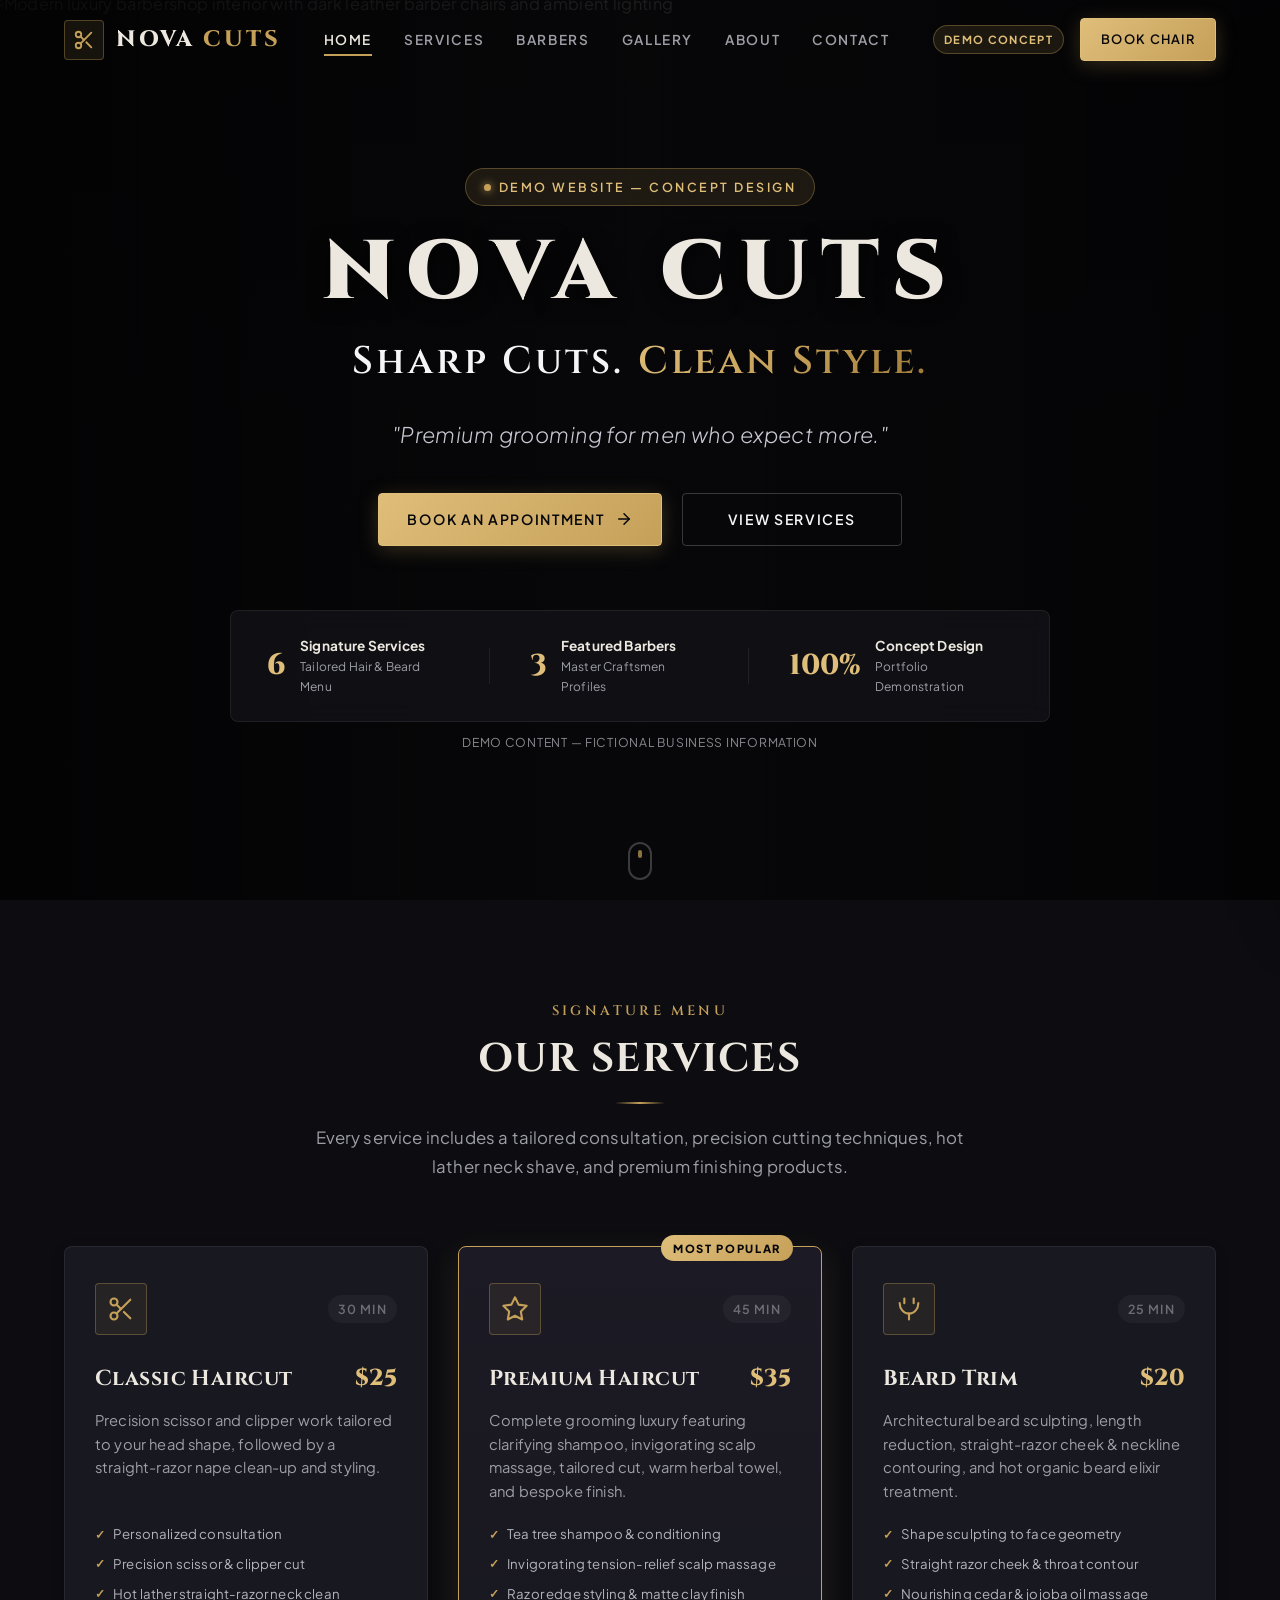
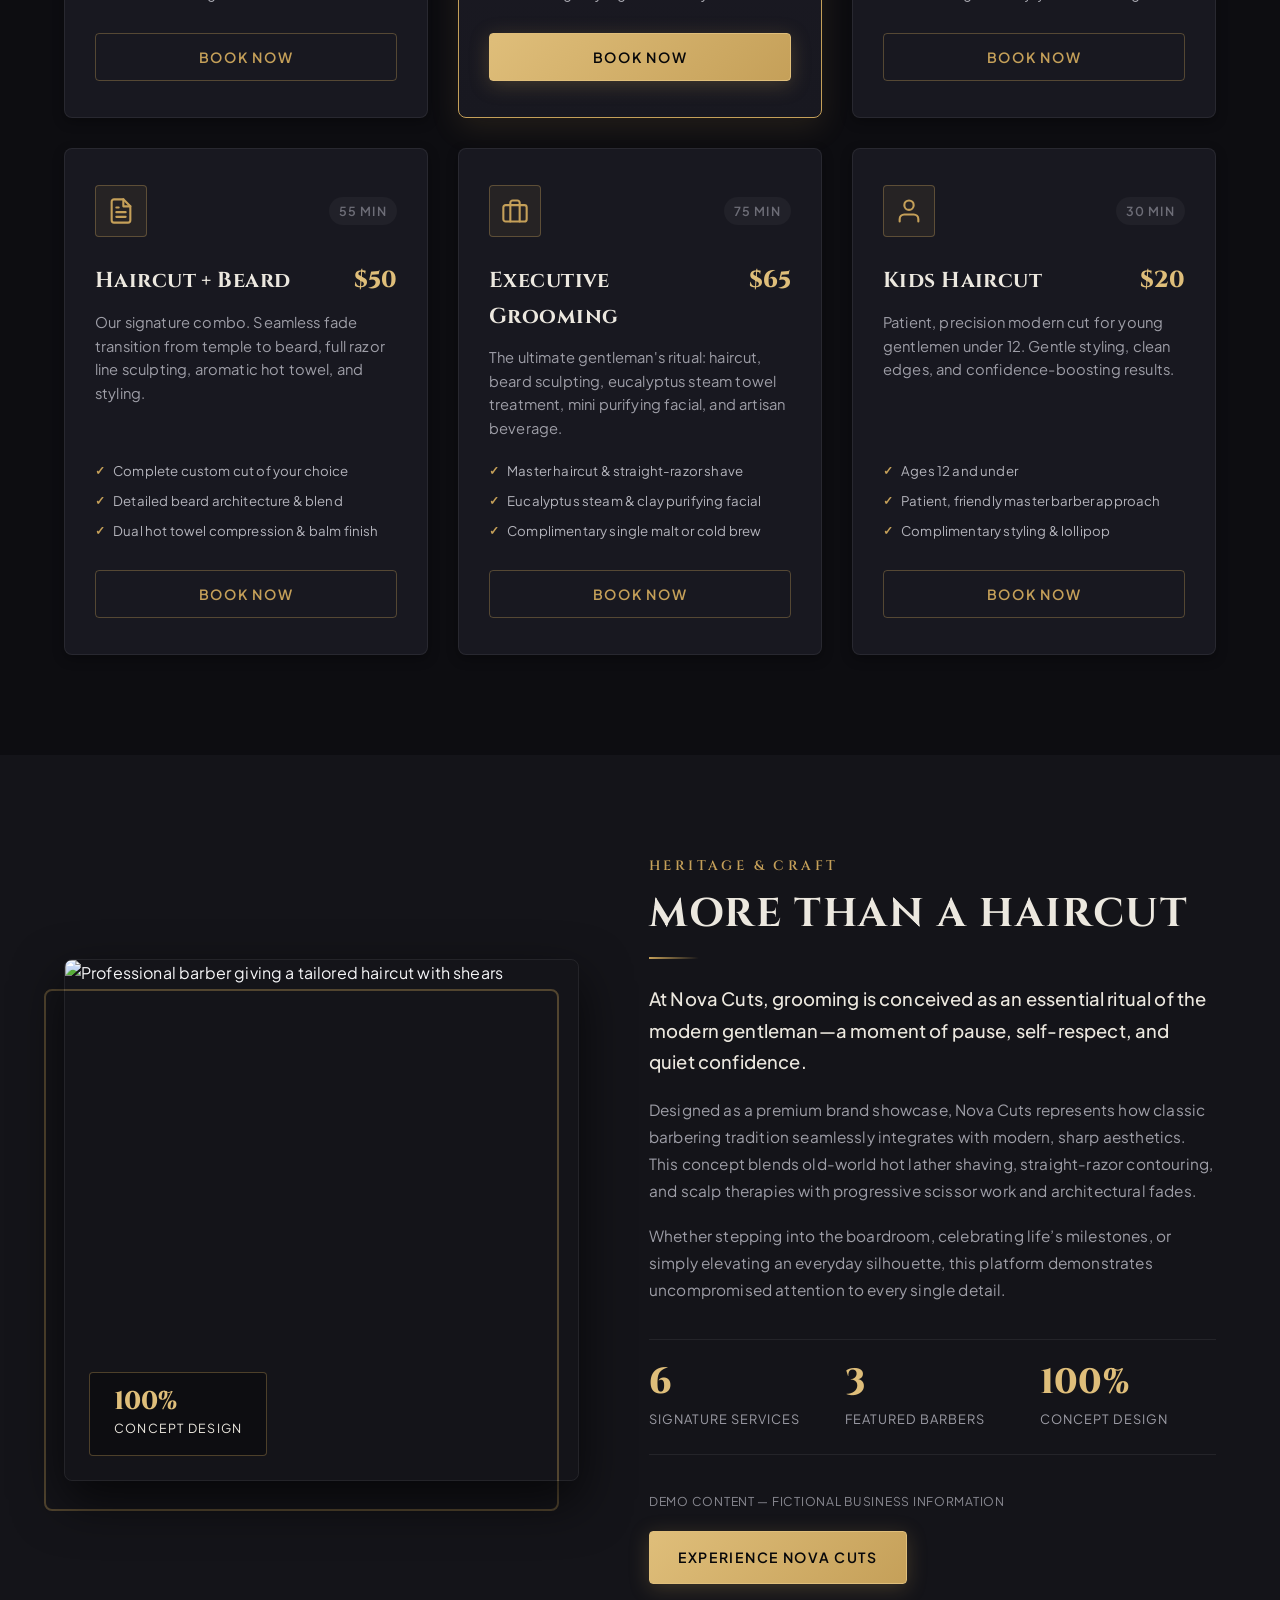
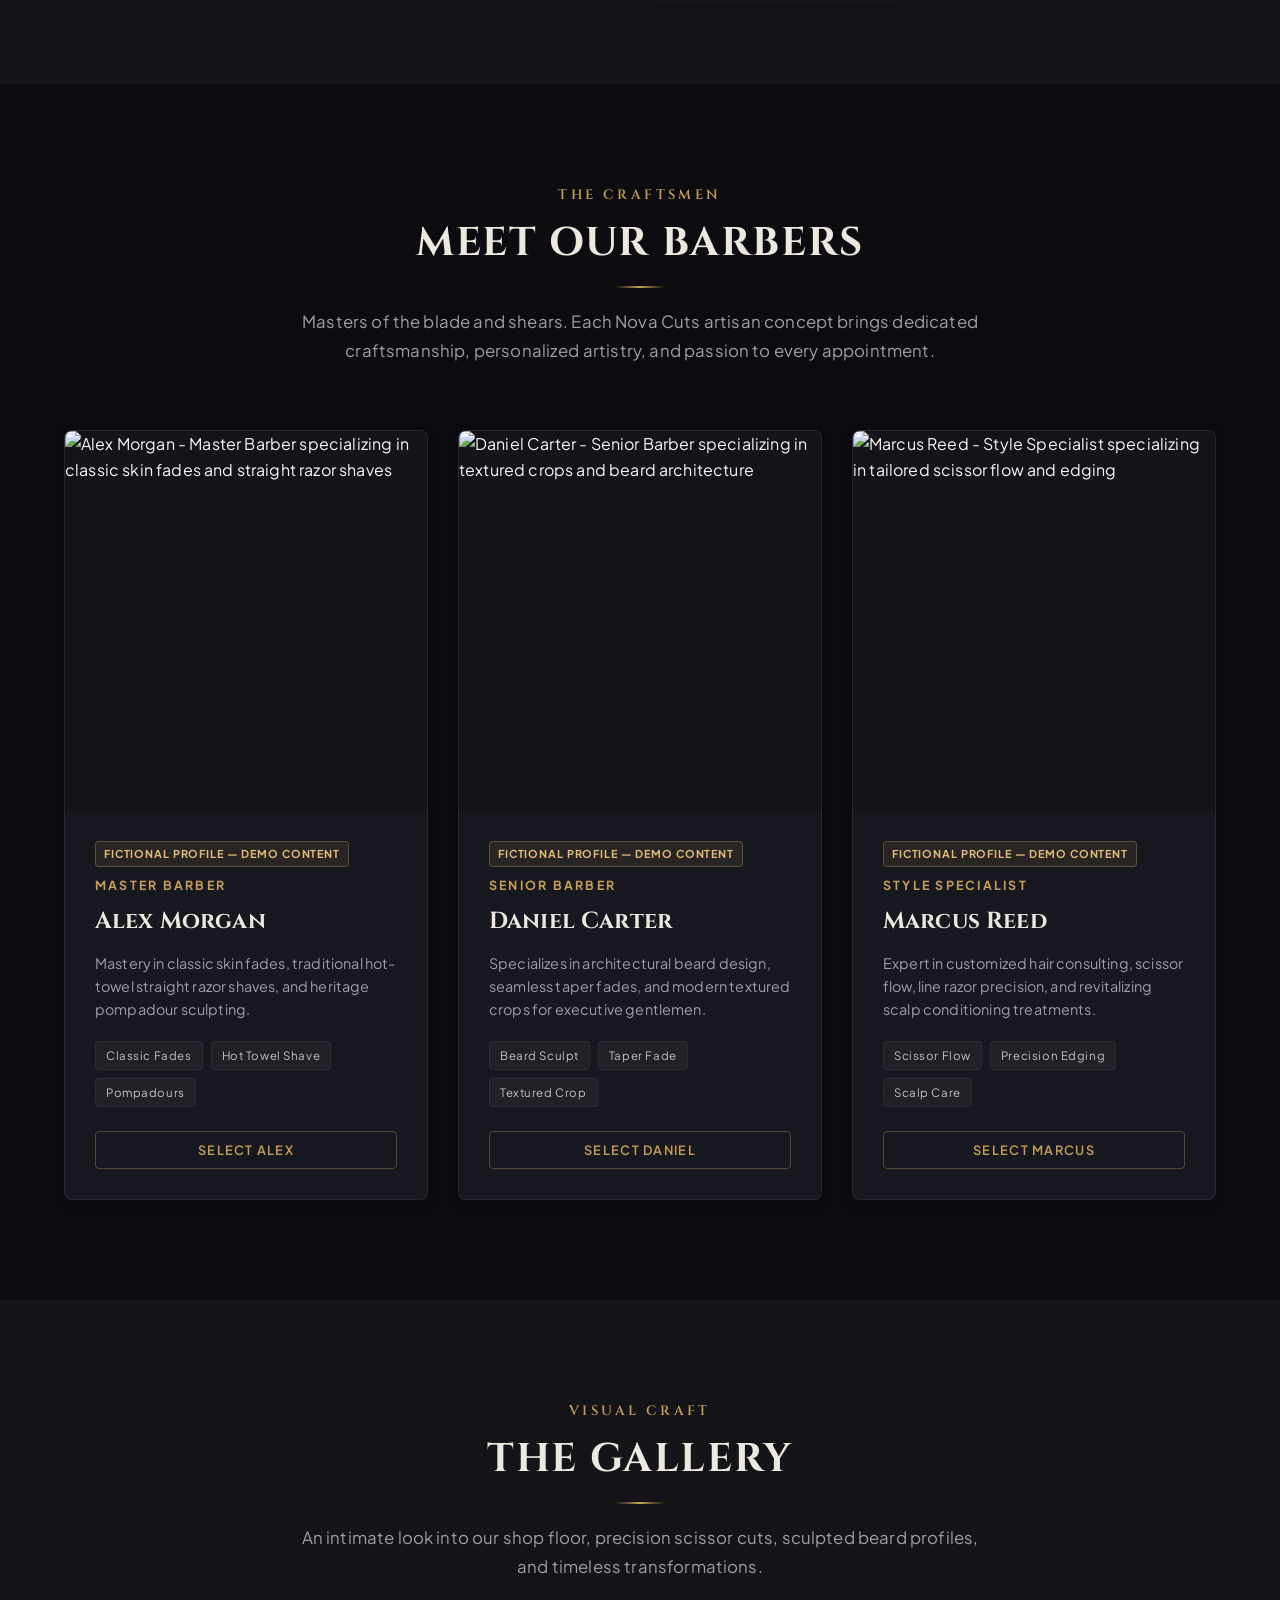
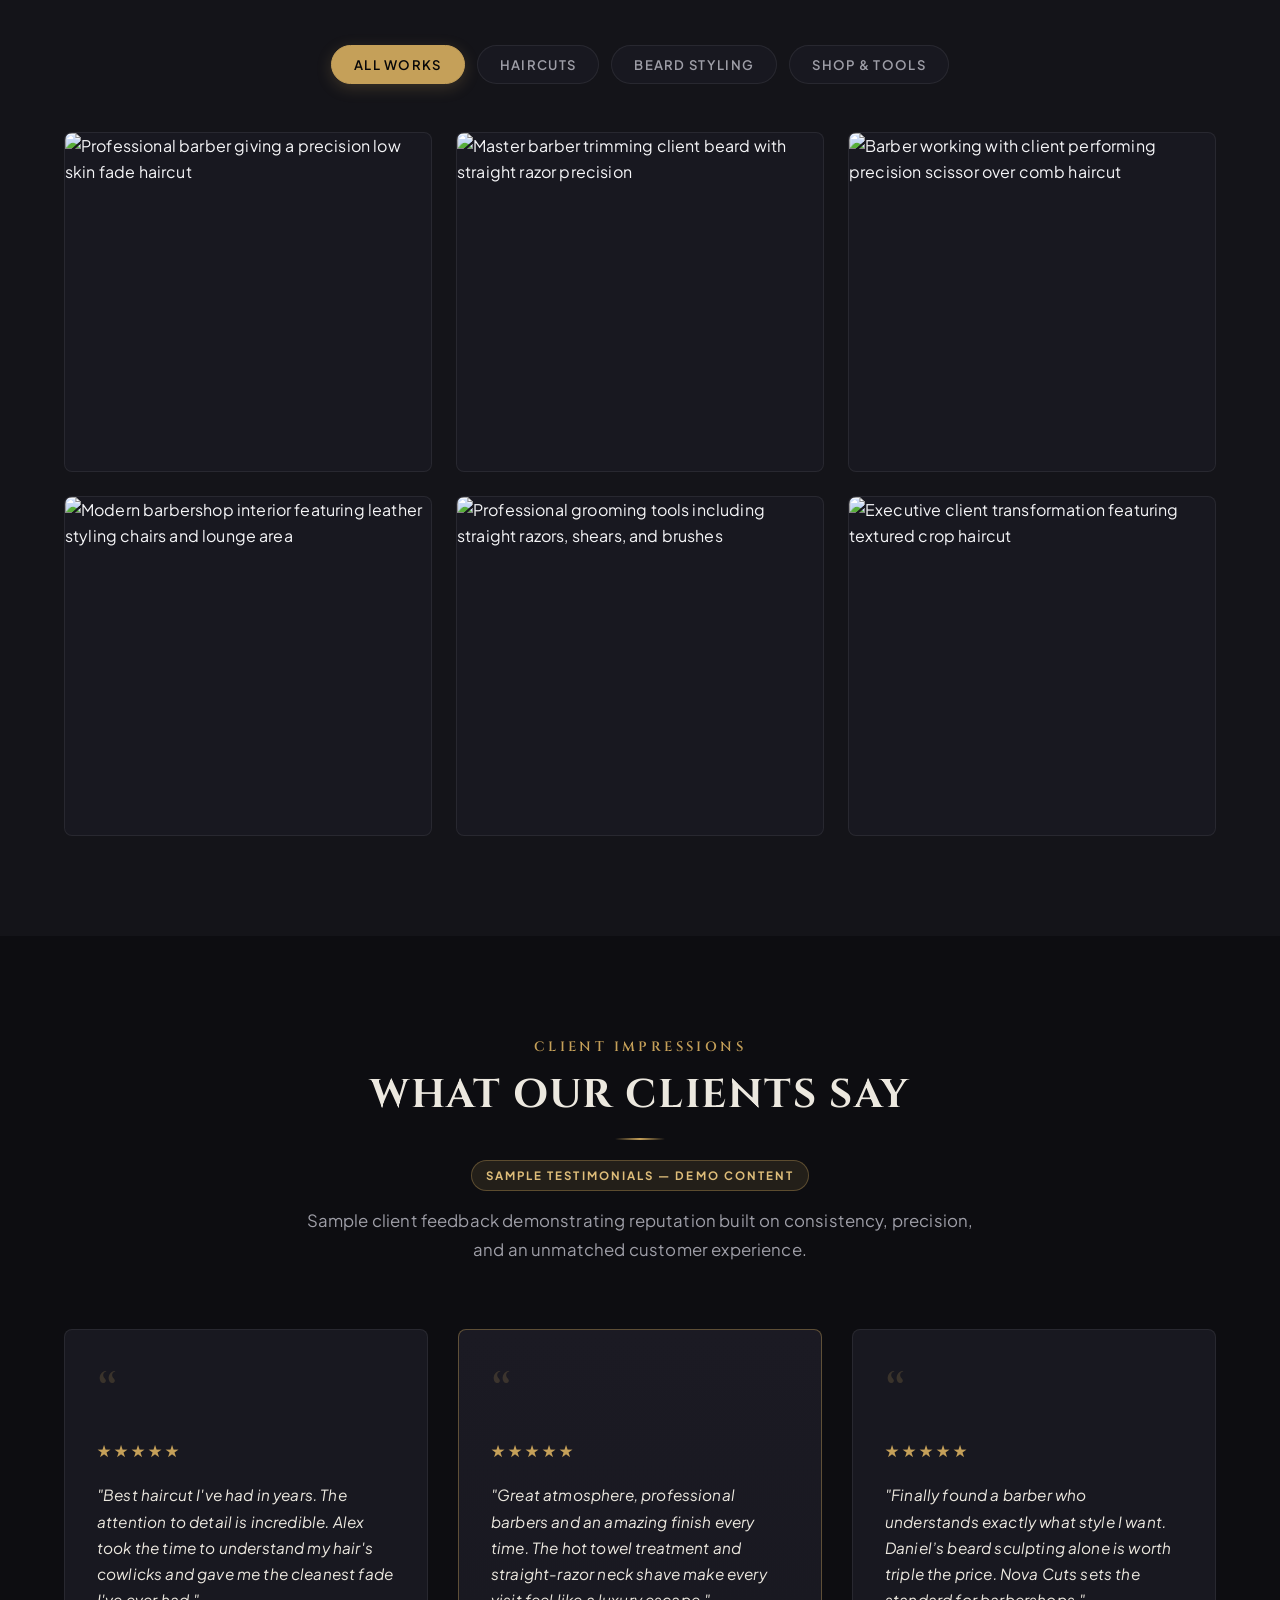
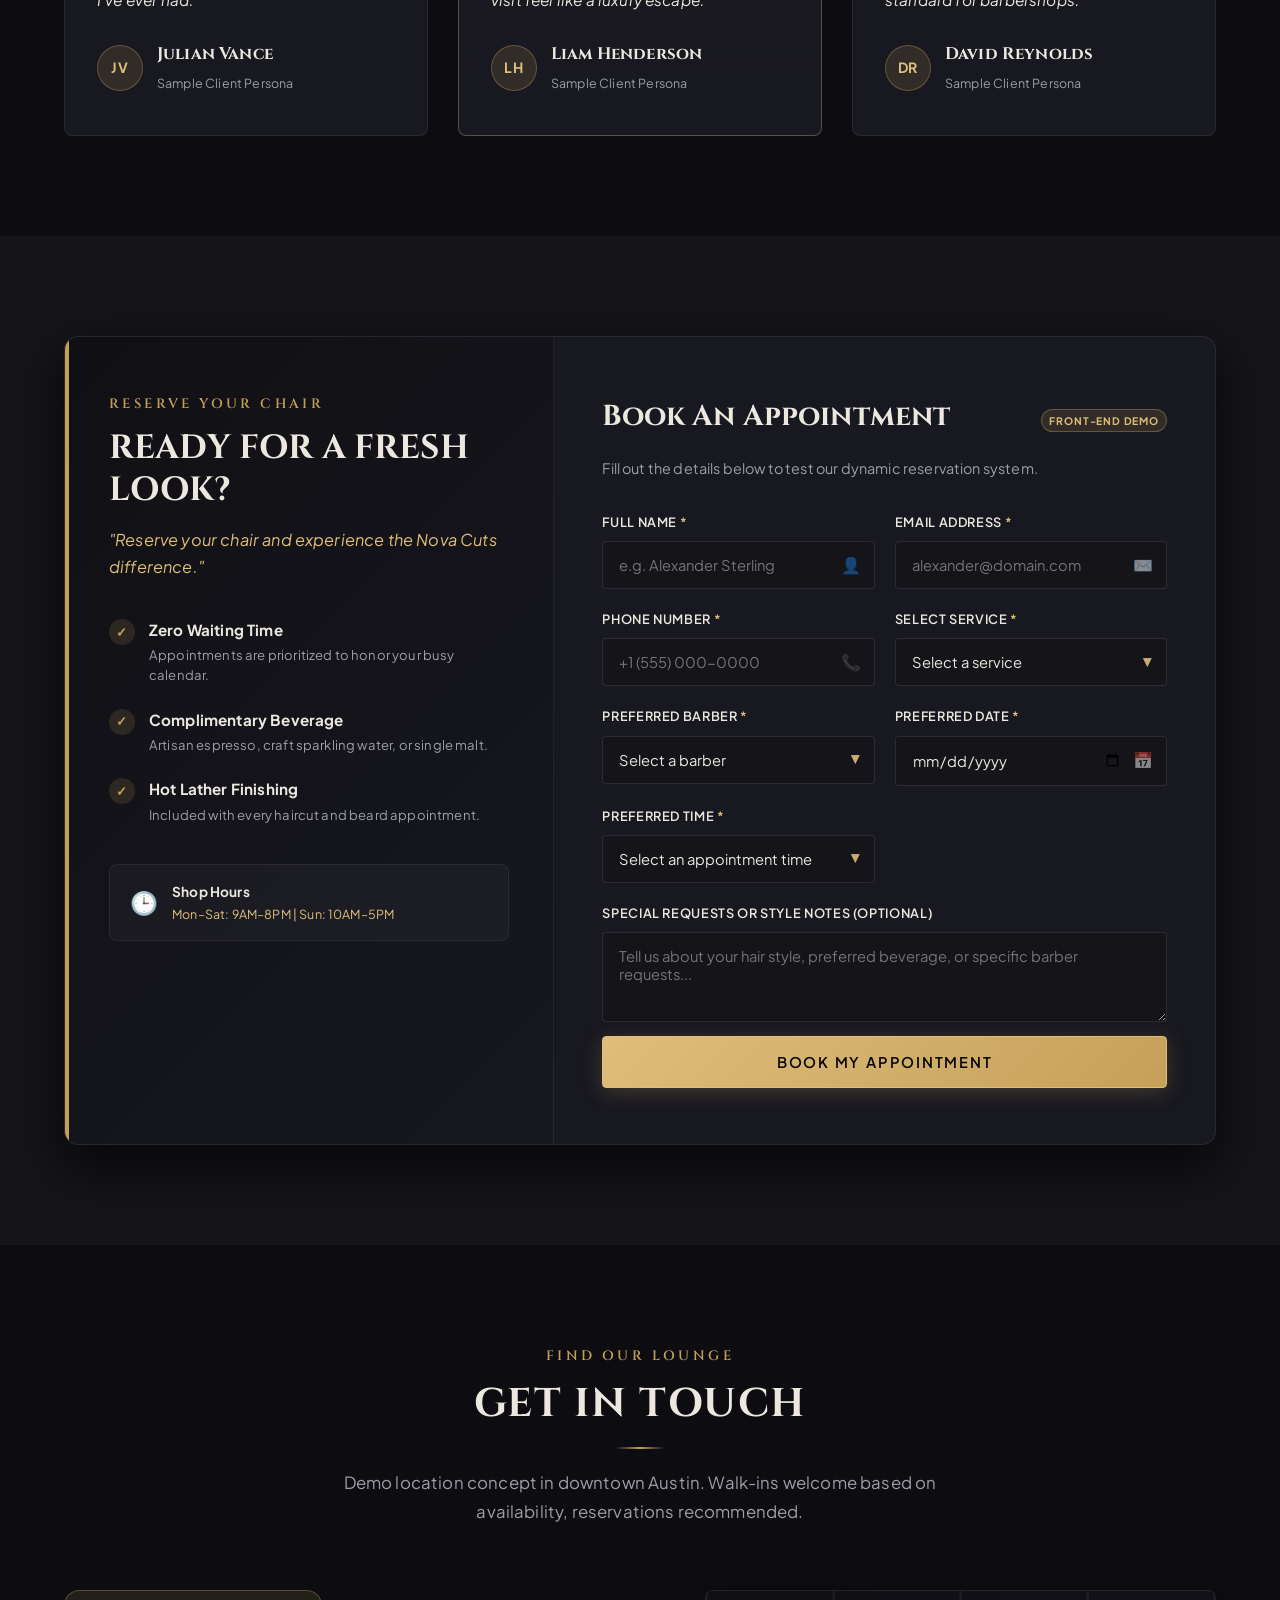
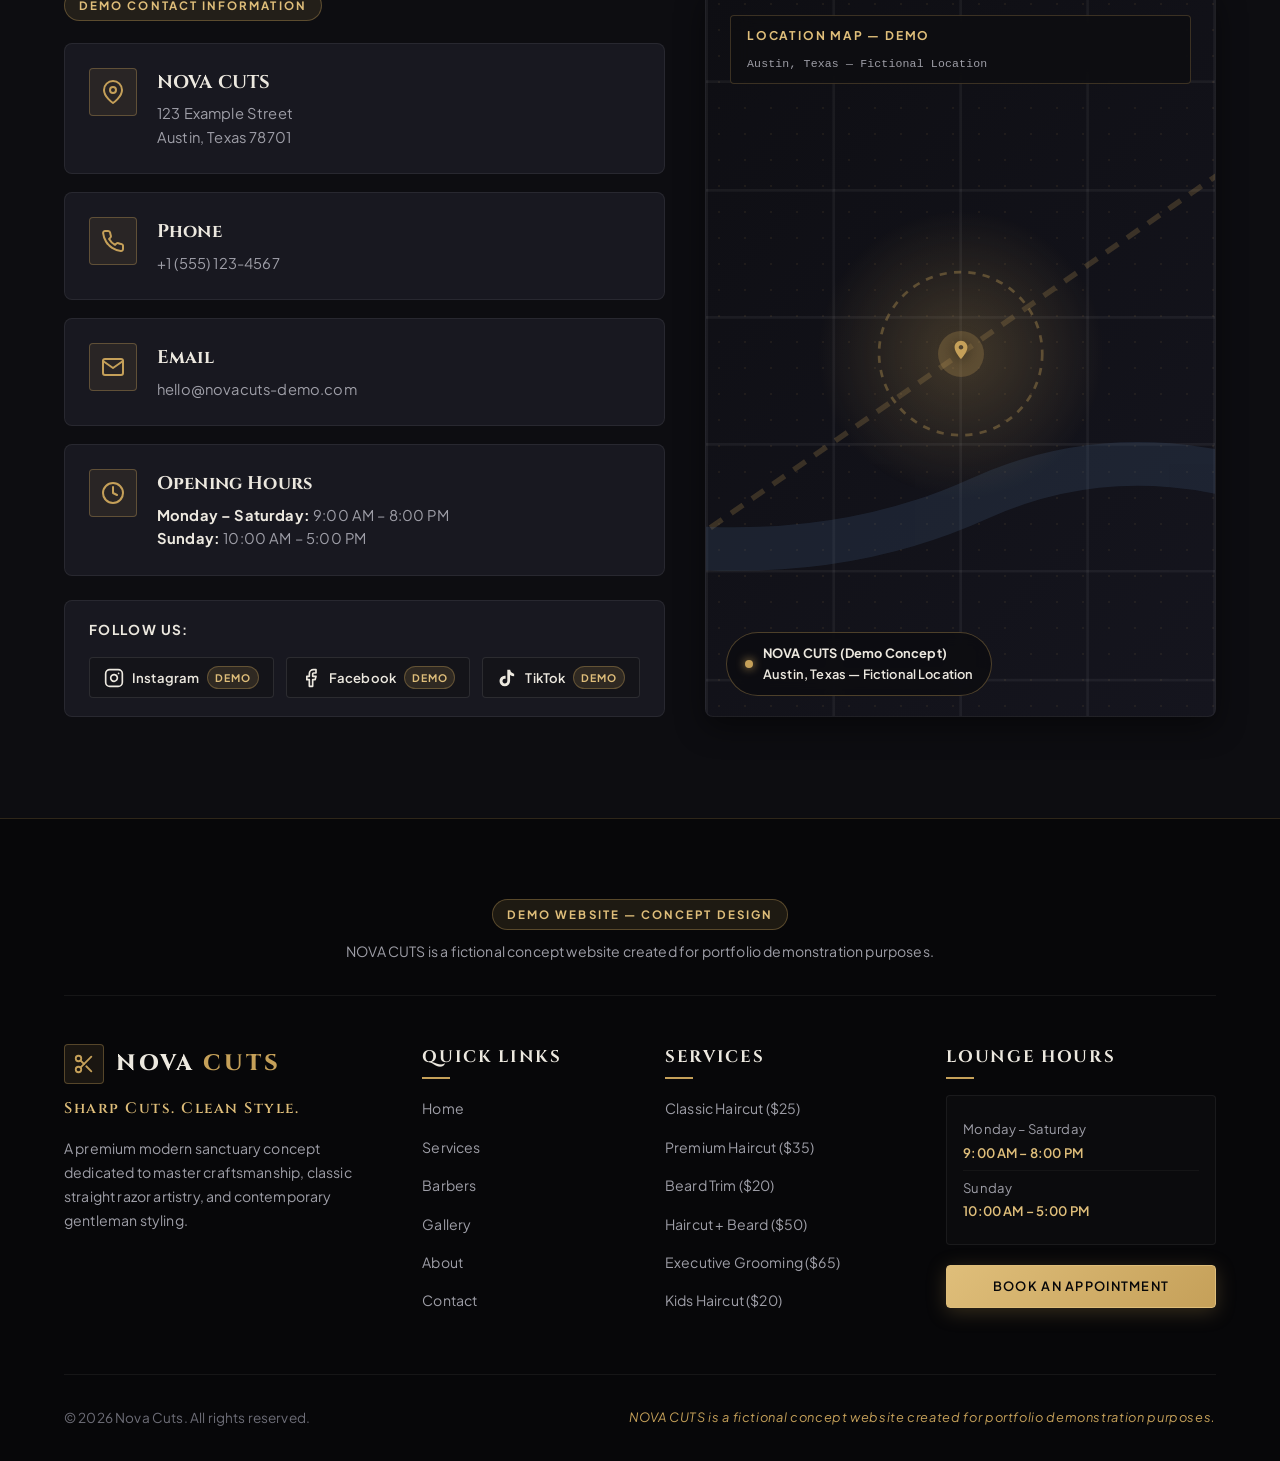
==== commit 163283ce: "Add background barber video to hero section with fallback image and dark cinematic overlay" ====
--- a/index.html
+++ b/index.html
@@ -23,7 +23,7 @@
   <link href="https://fonts.googleapis.com/css2?family=Cinzel:wght@500;600;700;800;900&family=Plus+Jakarta+Sans:wght@300;400;500;600;700&display=swap" rel="stylesheet">
   
   <!-- Stylesheet -->
-  <link rel="stylesheet" href="style.css?v=2.2">
+  <link rel="stylesheet" href="style.css?v=2.3">
 </head>
 <body>
 
@@ -102,14 +102,28 @@
 
   <main>
     <!-- ==================== HERO SECTION ==================== -->
-    <section class="hero-section" id="home">
-      <div class="hero-bg-media">
-        <img src="https://images.unsplash.com/photo-1503951914875-452162b0f3f1?auto=format&fit=crop&w=1920&q=80" 
-             alt="Modern luxury barbershop interior with dark leather barber chairs and ambient lighting" 
-             class="hero-bg-img"
-             fetchpriority="high">
-        <div class="hero-overlay"></div>
-      </div>
+    <section class="hero hero-section" id="home">
+      <!-- Fallback Background Image (Displays if video is loading, blocked, or reduced motion enabled) -->
+      <img src="https://images.unsplash.com/photo-1503951914875-452162b0f3f1?auto=format&fit=crop&w=1920&q=80" 
+           alt="Modern luxury barbershop interior with dark leather barber chairs and ambient lighting" 
+           class="hero-fallback-img"
+           fetchpriority="high">
+
+      <!-- Hero Video Background -->
+      <video
+        class="hero-video"
+        autoplay
+        muted
+        loop
+        playsinline
+        preload="metadata"
+        aria-hidden="true"
+      >
+        <source src="assets/nova-cuts-hero.mp4" type="video/mp4">
+      </video>
+
+      <!-- Dark Cinematic Overlay -->
+      <div class="hero-overlay"></div>
 
       <div class="container hero-content">
         <div class="hero-badge">
@@ -1313,6 +1327,6 @@
   </button>
 
   <!-- JavaScript -->
-  <script src="script.js?v=2.2"></script>
+  <script src="script.js?v=2.3"></script>
 </body>
 </html>
--- a/style.css
+++ b/style.css
@@ -550,6 +550,7 @@
 /* --------------------------------------------------------------------------
    6. HERO SECTION
    -------------------------------------------------------------------------- */
+.hero,
 .hero-section {
   position: relative;
   min-height: 100vh;
@@ -559,39 +560,53 @@
   padding-top: var(--header-height);
   padding-bottom: 60px;
   overflow: hidden;
-}
-
-.hero-bg-media {
+  background-color: var(--bg-primary);
+}
+
+.hero-fallback-img,
+.hero-bg-img {
   position: absolute;
   inset: 0;
-  z-index: 1;
-}
-
-.hero-bg-img {
   width: 100%;
   height: 100%;
   object-fit: cover;
   object-position: center;
-  filter: brightness(0.4) contrast(1.1);
-  transform: scale(1.03);
-  animation: subtleZoom 20s infinite alternate ease-in-out;
-}
-
-@keyframes subtleZoom {
-  0% { transform: scale(1.0); }
-  100% { transform: scale(1.06); }
+  filter: brightness(0.35) contrast(1.1);
+  transform: scale(1.02);
+  z-index: 0;
+  pointer-events: none;
+}
+
+.hero-video {
+  position: absolute;
+  inset: 0;
+  width: 100%;
+  height: 100%;
+  object-fit: cover;
+  object-position: center;
+  z-index: 0;
+  pointer-events: none;
 }
 
 .hero-overlay {
   position: absolute;
   inset: 0;
-  background: linear-gradient(
-    180deg, 
-    rgba(10, 10, 12, 0.75) 0%, 
-    rgba(10, 10, 12, 0.6) 40%, 
-    rgba(13, 13, 17, 0.95) 90%,
-    var(--bg-primary) 100%
-  );
+  background:
+    linear-gradient(
+      90deg,
+      rgba(0, 0, 0, 0.78),
+      rgba(0, 0, 0, 0.45),
+      rgba(0, 0, 0, 0.70)
+    ),
+    linear-gradient(
+      180deg,
+      rgba(10, 10, 12, 0.4) 0%,
+      transparent 50%,
+      rgba(13, 13, 17, 0.95) 90%,
+      var(--bg-primary) 100%
+    );
+  z-index: 1;
+  pointer-events: none;
 }
 
 .hero-content {
@@ -600,6 +615,12 @@
   text-align: center;
   max-width: 900px;
   margin: 0 auto;
+}
+
+@media (prefers-reduced-motion: reduce) {
+  .hero-video {
+    display: none;
+  }
 }
 
 .hero-badge {
